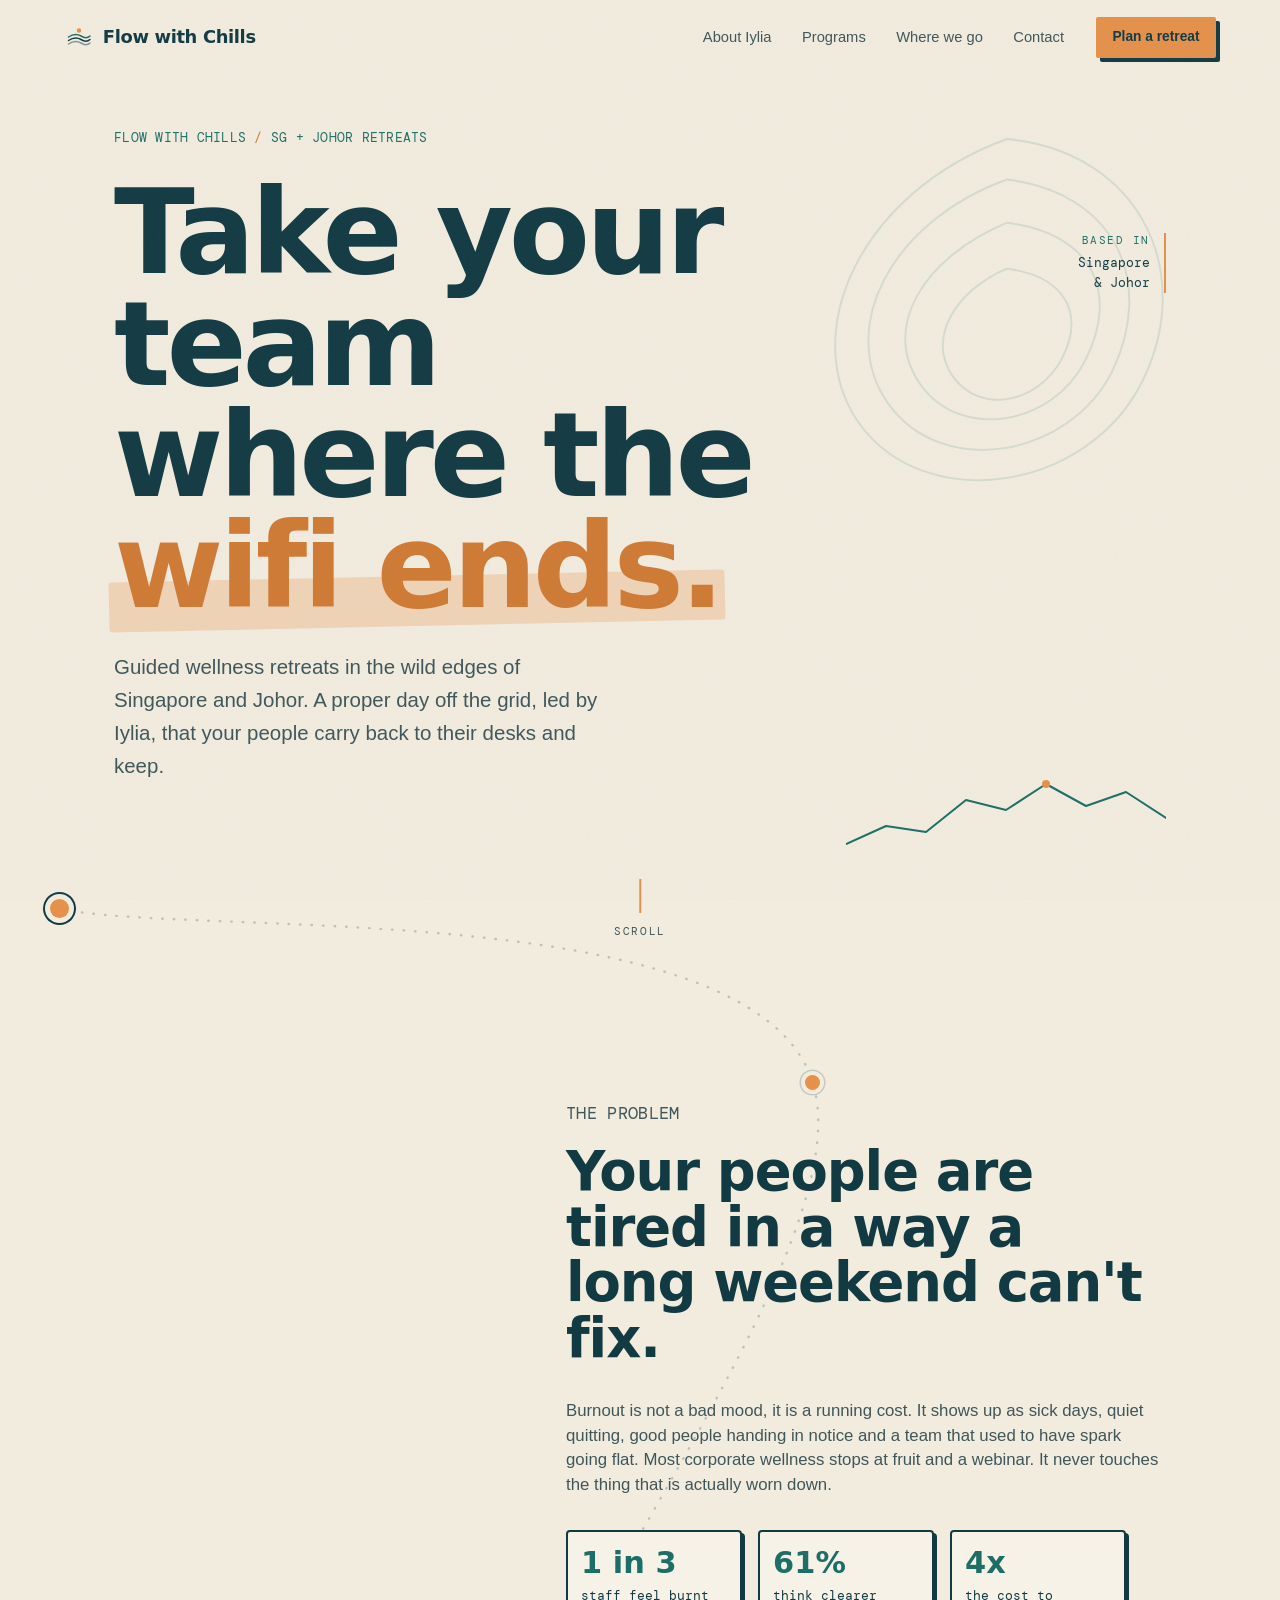
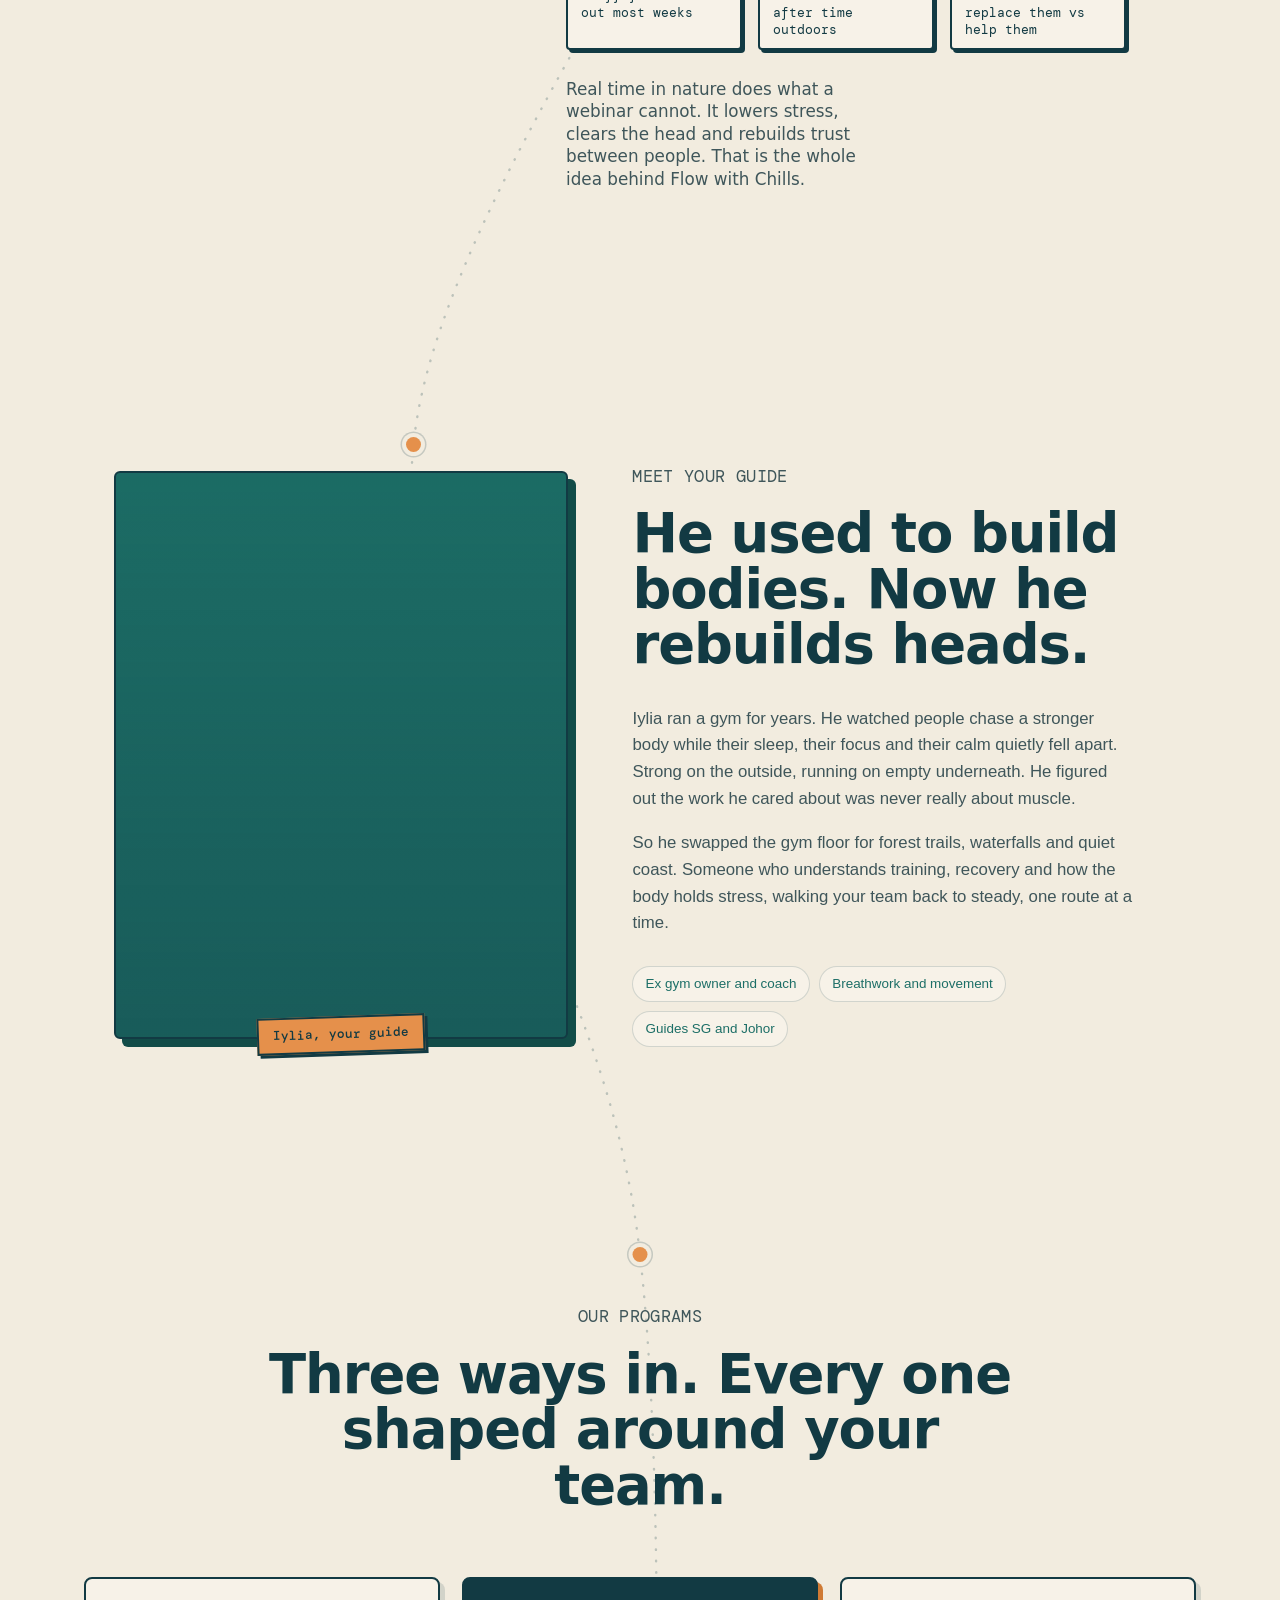
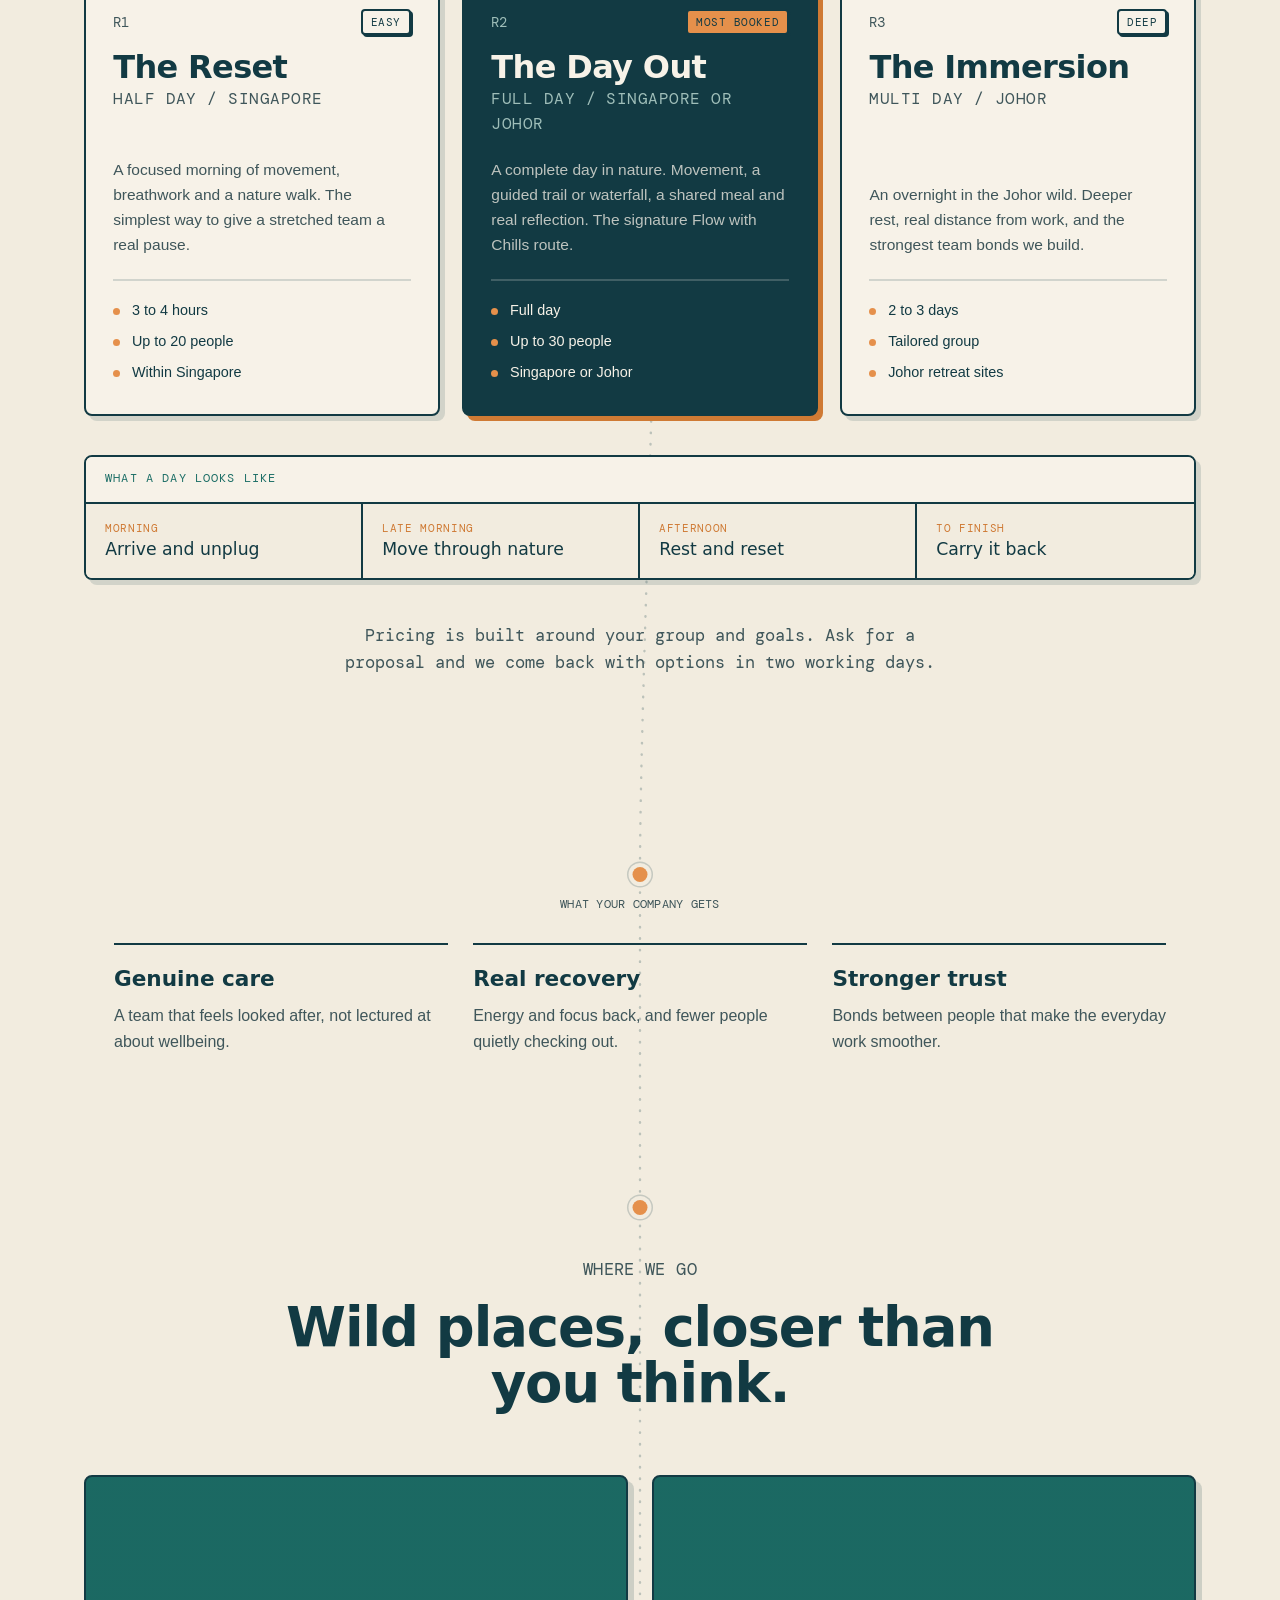
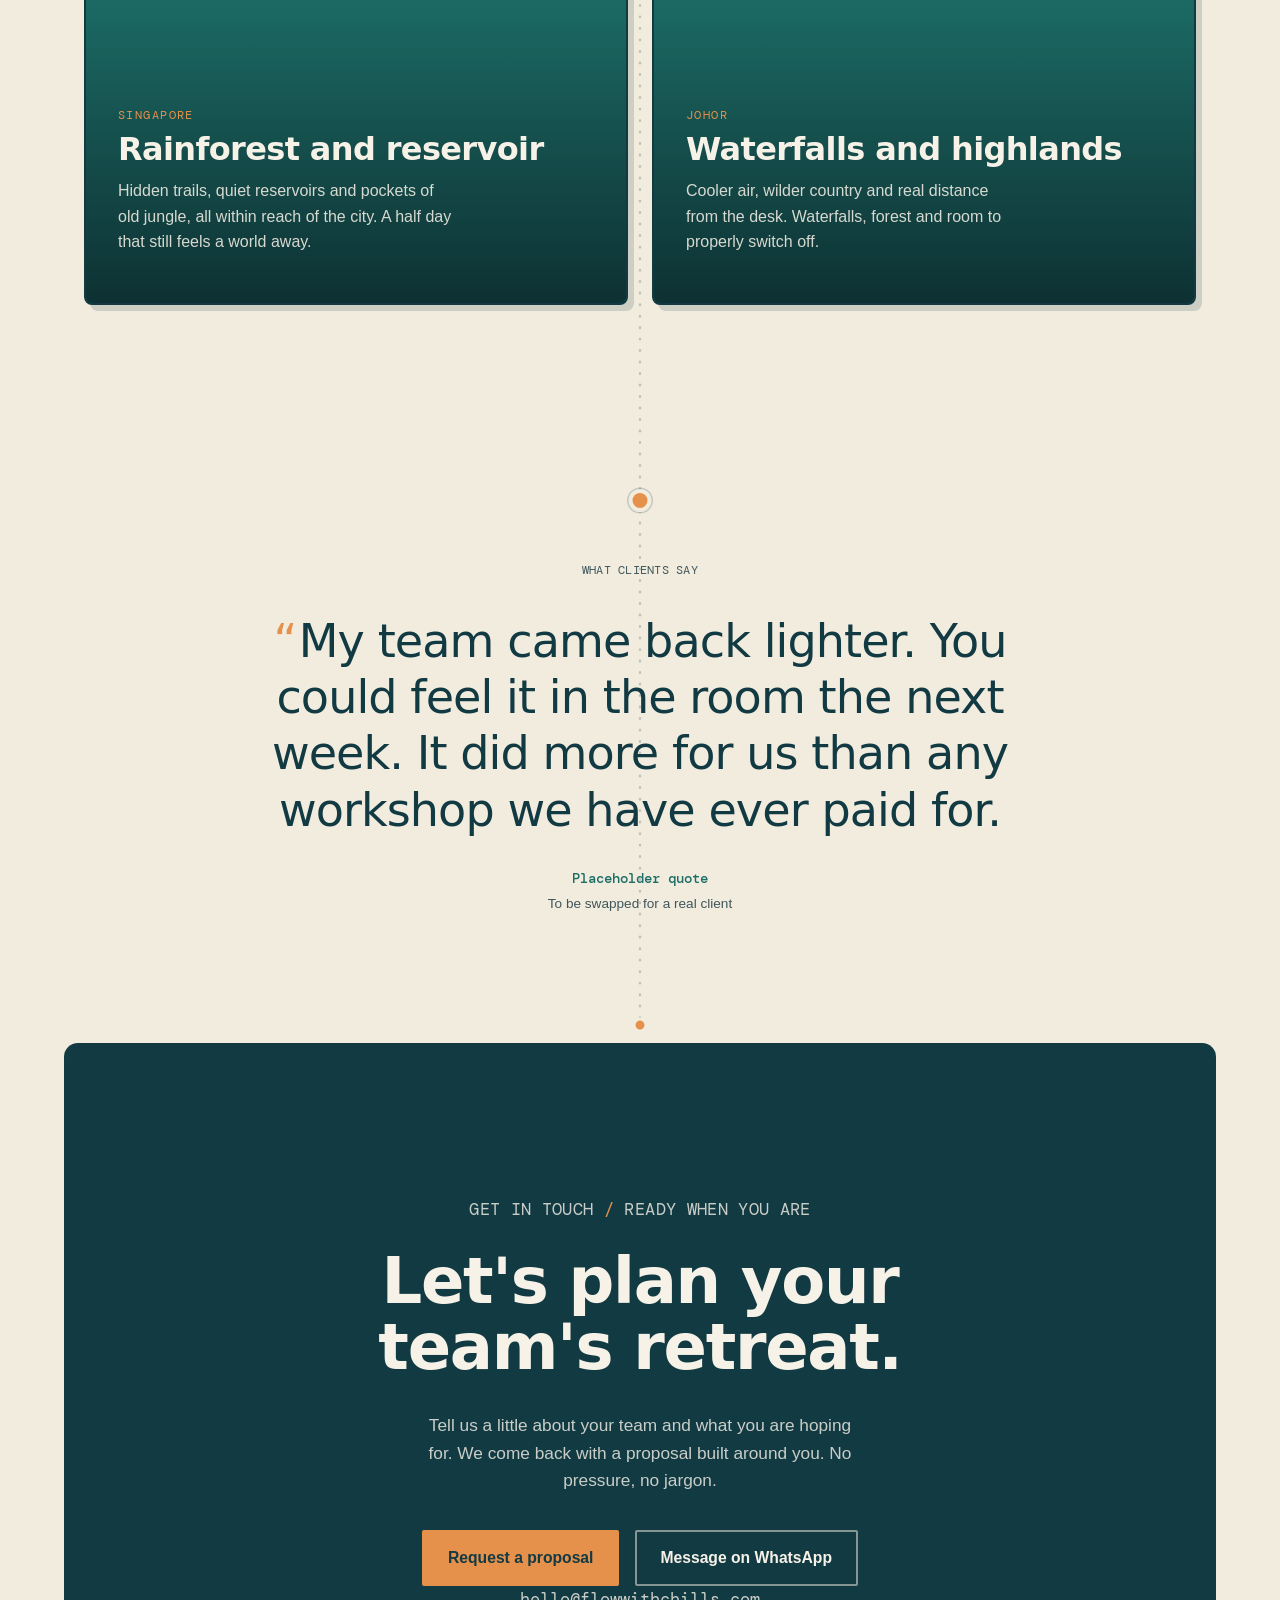
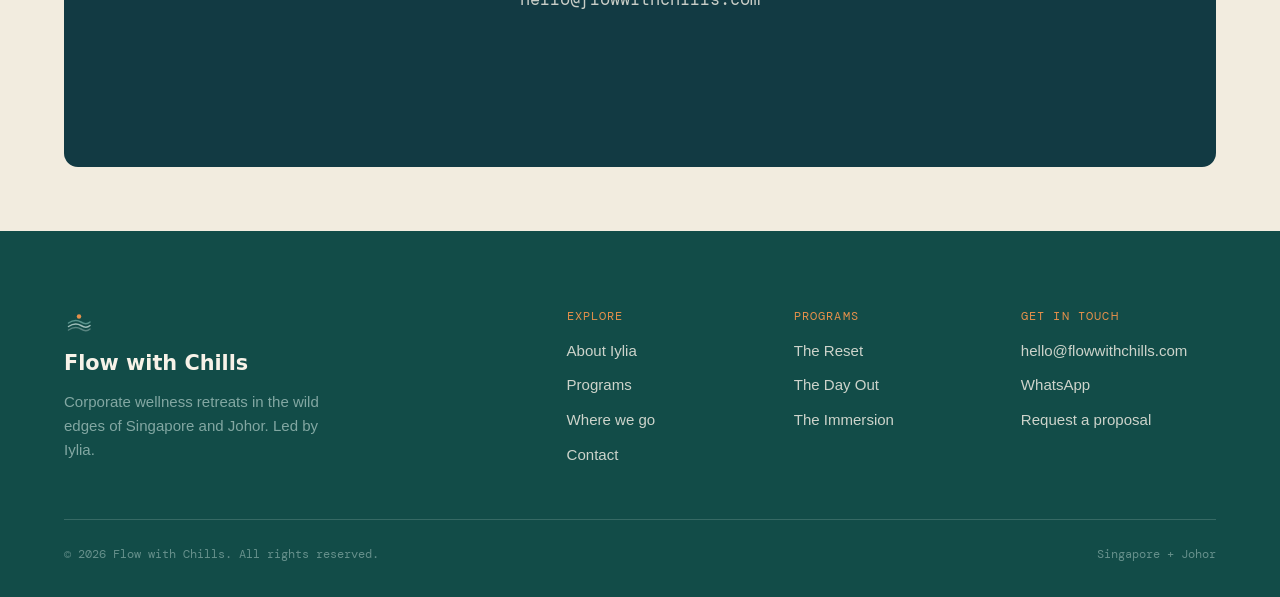
==== index.html @ a30fe0bf "Trim to tight 6-section spine; ~35% less mobile scroll - Fold 'why nature' into one line under the p" ====
<!DOCTYPE html>
<html lang="en">
<head>
<meta charset="UTF-8">
<meta name="viewport" content="width=device-width, initial-scale=1.0">
<title>Flow with Chills — Corporate wellness retreats in nature</title>
<meta name="description" content="Guided wellness retreats in the wild edges of Singapore and Johor. A real day off the grid for your team, led by Iylia.">
<link rel="icon" type="image/svg+xml" href="assets/favicon.svg">
<meta property="og:title" content="Flow with Chills">
<meta property="og:description" content="Take your team where the wifi ends. Corporate wellness retreats in nature. Singapore and Johor.">
<meta property="og:image" content="assets/og.svg">
<meta property="og:type" content="website">
<link rel="preconnect" href="https://api.fontshare.com" crossorigin>
<link rel="preconnect" href="https://fonts.googleapis.com">
<link rel="preconnect" href="https://fonts.gstatic.com" crossorigin>
<link href="https://api.fontshare.com/v2/css?f[]=clash-display@400,500,600,700&f[]=general-sans@400,500,600&display=swap" rel="stylesheet">
<link href="https://fonts.googleapis.com/css2?family=DM+Mono:wght@400;500&display=swap" rel="stylesheet">
<link rel="stylesheet" href="css/style.css">
</head>
<body>

<div class="grain" aria-hidden="true"></div>

<!-- the continuous trail, drawn by js from real waypoint positions -->
<svg class="trail" aria-hidden="true" preserveAspectRatio="none">
  <path class="trail__base"></path>
  <path class="trail__draw"></path>
  <circle class="trail__hiker" r="6" cx="-50" cy="-50"></circle>
</svg>

<!-- NAV -->
<header class="nav" id="nav">
  <a class="nav__brand" href="#top">
    <svg class="nav__mark" width="30" height="30" viewBox="0 0 120 120" fill="none" aria-hidden="true">
      <g stroke="currentColor" stroke-width="6" stroke-linecap="round" fill="none">
        <path d="M18 74 C 38 60, 52 60, 68 70 C 82 79, 94 79, 104 70"/>
        <path d="M18 88 C 38 74, 52 74, 68 84 C 82 93, 94 93, 104 84" opacity="0.5"/>
      </g>
      <path d="M18 60 C 38 46, 52 46, 68 56 C 82 65, 94 65, 104 56" stroke="var(--teal)" stroke-width="6" stroke-linecap="round" fill="none"/>
      <circle cx="60" cy="34" r="9" fill="var(--apricot)"/>
    </svg>
    <span>Flow with Chills</span>
  </a>
  <nav class="nav__links" aria-label="Primary">
    <a href="#guide">About Iylia</a>
    <a href="#routes">Programs</a>
    <a href="#terrain">Where we go</a>
    <a href="#basecamp">Contact</a>
  </nav>
  <a href="#basecamp" class="btn btn--solid btn--sm">Plan a retreat</a>
  <button class="nav__toggle" id="navToggle" aria-label="Menu"><span></span><span></span></button>
</header>

<main id="top">

<!-- TRAILHEAD / HERO -->
<header class="trailhead" id="trailhead">
  <svg class="contour contour--a" viewBox="0 0 400 400" aria-hidden="true">
    <g fill="none" stroke="currentColor" stroke-width="1.4">
      <path d="M200 60 C 300 70, 340 160, 300 240 C 260 320, 140 340, 90 270 C 45 205, 90 100, 200 60Z"/>
      <path d="M200 90 C 280 100, 310 165, 278 232 C 246 296, 152 312, 112 256 C 74 202, 112 122, 200 90Z"/>
      <path d="M200 122 C 262 130, 284 172, 258 224 C 234 272, 166 284, 136 242 C 106 200, 138 148, 200 122Z"/>
      <path d="M200 156 C 244 162, 258 190, 240 224 C 222 256, 180 264, 160 236 C 140 208, 162 172, 200 156Z"/>
    </g>
  </svg>
  <div class="trailhead__inner">
    <p class="mono-tag reveal">Flow with Chills <em>/</em> SG + Johor retreats</p>
    <h1 class="trailhead__title reveal">Take your team<br>where the<br><span class="hl">wifi ends.</span></h1>
    <p class="trailhead__lead reveal">Guided wellness retreats in the wild edges of Singapore and Johor. A proper day off the grid, led by Iylia, that your people carry back to their desks and keep.</p>
    <div class="trailhead__cta reveal">
      <a class="btn btn--solid" href="#basecamp">Plan a retreat</a>
      <a class="btn btn--line" href="#routes">See programs</a>
    </div>
  </div>
  <div class="coord reveal">
    <span class="coord__label">Based in</span>
    Singapore<br>&amp; Johor
  </div>
  <svg class="elev reveal" viewBox="0 0 320 90" aria-hidden="true">
    <polyline points="0,78 40,60 80,66 120,34 160,44 200,18 240,40 280,26 320,52" fill="none" stroke="currentColor" stroke-width="2" stroke-linecap="round" stroke-linejoin="round"/>
    <circle cx="200" cy="18" r="4" fill="var(--apricot)"/>
  </svg>
  <span class="pin pin--start" data-node></span>
  <div class="scrollcue" aria-hidden="true"><span></span>Scroll</div>
</header>

<!-- LEG 01 — THE PROBLEM -->
<section class="leg leg--right" id="why">
  <span class="pin" data-node></span>
  <div class="leg__content">
    <p class="legkick reveal">The problem</p>
    <h2 class="reveal">Your people are tired in a way a long weekend can't fix.</h2>
    <p class="lede reveal">Burnout is not a bad mood, it is a running cost. It shows up as sick days, quiet quitting, good people handing in notice and a team that used to have spark going flat. Most corporate wellness stops at fruit and a webinar. It never touches the thing that is actually worn down.</p>
    <div class="signs reveal">
      <div class="sign"><b>1 in 3</b>staff feel burnt out most weeks</div>
      <div class="sign"><b>61%</b>think clearer after time outdoors</div>
      <div class="sign"><b>4x</b>the cost to replace them vs help them</div>
    </div>
    <p class="whyline reveal">Real time in nature does what a webinar cannot. It lowers stress, clears the head and rebuilds trust between people. That is the whole idea behind Flow with Chills.</p>
  </div>
</section>

<!-- LEG 02 — THE GUIDE -->
<section class="leg leg--left" id="guide">
  <span class="pin" data-node></span>
  <div class="leg__media reveal">
    <div class="photo photo--guide" role="img" aria-label="Iylia outdoors"></div>
    <span class="tape">Iylia, your guide</span>
  </div>
  <div class="leg__content leg__content--narrow">
    <p class="legkick reveal">Meet your guide</p>
    <h2 class="reveal">He used to build bodies. Now he rebuilds heads.</h2>
    <p class="reveal">Iylia ran a gym for years. He watched people chase a stronger body while their sleep, their focus and their calm quietly fell apart. Strong on the outside, running on empty underneath. He figured out the work he cared about was never really about muscle.</p>
    <p class="reveal">So he swapped the gym floor for forest trails, waterfalls and quiet coast. Someone who understands training, recovery and how the body holds stress, walking your team back to steady, one route at a time.</p>
    <ul class="tags reveal">
      <li>Ex gym owner and coach</li>
      <li>Breathwork and movement</li>
      <li>Guides SG and Johor</li>
    </ul>
  </div>
</section>

<!-- PROGRAMS / ROUTES -->
<section class="leg leg--full routes" id="routes">
  <span class="pin" data-node></span>
  <div class="leg__head">
    <p class="legkick reveal">Our programs</p>
    <h2 class="reveal">Three ways in. Every one shaped around your team.</h2>
  </div>
  <div class="routecards">
    <article class="routecard reveal">
      <div class="routecard__top"><span class="routecard__no">R1</span><span class="sign sign--sm">Easy</span></div>
      <h3>The Reset</h3>
      <p class="routecard__meta">Half day <em>/</em> Singapore</p>
      <p>A focused morning of movement, breathwork and a nature walk. The simplest way to give a stretched team a real pause.</p>
      <ul><li>3 to 4 hours</li><li>Up to 20 people</li><li>Within Singapore</li></ul>
    </article>
    <article class="routecard routecard--feature reveal">
      <div class="routecard__top"><span class="routecard__no">R2</span><span class="sign sign--sm sign--hot">Most booked</span></div>
      <h3>The Day Out</h3>
      <p class="routecard__meta">Full day <em>/</em> Singapore or Johor</p>
      <p>A complete day in nature. Movement, a guided trail or waterfall, a shared meal and real reflection. The signature Flow with Chills route.</p>
      <ul><li>Full day</li><li>Up to 30 people</li><li>Singapore or Johor</li></ul>
    </article>
    <article class="routecard reveal">
      <div class="routecard__top"><span class="routecard__no">R3</span><span class="sign sign--sm">Deep</span></div>
      <h3>The Immersion</h3>
      <p class="routecard__meta">Multi day <em>/</em> Johor</p>
      <p>An overnight in the Johor wild. Deeper rest, real distance from work, and the strongest team bonds we build.</p>
      <ul><li>2 to 3 days</li><li>Tailored group</li><li>Johor retreat sites</li></ul>
    </article>
  </div>
  <div class="daystrip reveal">
    <span class="daystrip__label">What a day looks like</span>
    <ol>
      <li><span>Morning</span>Arrive and unplug</li>
      <li><span>Late morning</span>Move through nature</li>
      <li><span>Afternoon</span>Rest and reset</li>
      <li><span>To finish</span>Carry it back</li>
    </ol>
  </div>
  <p class="routes__note reveal">Pricing is built around your group and goals. Ask for a proposal and we come back with options in two working days.</p>
</section>

<!-- WINS -->
<section class="wins" id="outcomes">
  <span class="pin" data-node></span>
  <p class="legkick reveal">What your company gets</p>
  <div class="wins__row">
    <div class="reveal"><b>Genuine care</b>A team that feels looked after, not lectured at about wellbeing.</div>
    <div class="reveal"><b>Real recovery</b>Energy and focus back, and fewer people quietly checking out.</div>
    <div class="reveal"><b>Stronger trust</b>Bonds between people that make the everyday work smoother.</div>
  </div>
</section>

<!-- LEG 07 — TERRAIN -->
<section class="leg leg--full terrain" id="terrain">
  <span class="pin" data-node></span>
  <div class="leg__head">
    <p class="legkick reveal">Where we go</p>
    <h2 class="reveal">Wild places, closer than you think.</h2>
  </div>
  <div class="terrain__grid">
    <article class="terr terr--sg reveal">
      <div class="terr__body"><span class="terr__tag">Singapore</span><h3>Rainforest and reservoir</h3><p>Hidden trails, quiet reservoirs and pockets of old jungle, all within reach of the city. A half day that still feels a world away.</p></div>
    </article>
    <article class="terr terr--jh reveal">
      <div class="terr__body"><span class="terr__tag">Johor</span><h3>Waterfalls and highlands</h3><p>Cooler air, wilder country and real distance from the desk. Waterfalls, forest and room to properly switch off.</p></div>
    </article>
  </div>
</section>

<!-- TRAIL LOG / TESTIMONIAL -->
<section class="log">
  <span class="pin" data-node></span>
  <figure class="reveal">
    <p class="legkick">What clients say</p>
    <blockquote>My team came back lighter. You could feel it in the room the next week. It did more for us than any workshop we have ever paid for.</blockquote>
    <figcaption><b>Placeholder quote</b><span>To be swapped for a real client</span></figcaption>
  </figure>
</section>

<!-- BASECAMP / CONTACT -->
<section class="basecamp" id="basecamp">
  <span class="pin pin--end" data-node></span>
  <div class="basecamp__inner reveal">
    <p class="mono-tag mono-tag--light">Get in touch <em>/</em> Ready when you are</p>
    <h2>Let's plan your<br>team's retreat.</h2>
    <p>Tell us a little about your team and what you are hoping for. We come back with a proposal built around you. No pressure, no jargon.</p>
    <div class="basecamp__cta">
      <a class="btn btn--solid" href="mailto:hello@flowwithchills.com?subject=Retreat%20proposal%20enquiry">Request a proposal</a>
      <a class="btn btn--line-light" href="https://wa.me/6500000000">Message on WhatsApp</a>
    </div>
    <p class="basecamp__mail">hello@flowwithchills.com</p>
  </div>
</section>

</main>

<footer class="footer">
  <div class="footer__top">
    <div class="footer__brand">
      <svg width="30" height="30" viewBox="0 0 120 120" fill="none" aria-hidden="true">
        <g stroke="#9FBEB9" stroke-width="6" stroke-linecap="round" fill="none">
          <path d="M18 74 C 38 60, 52 60, 68 70 C 82 79, 94 79, 104 70"/>
          <path d="M18 88 C 38 74, 52 74, 68 84 C 82 93, 94 93, 104 84" opacity="0.5"/>
        </g>
        <path d="M18 60 C 38 46, 52 46, 68 56 C 82 65, 94 65, 104 56" stroke="#57938c" stroke-width="6" stroke-linecap="round" fill="none"/>
        <circle cx="60" cy="34" r="9" fill="#E5904B"/>
      </svg>
      <span>Flow with Chills</span>
      <p>Corporate wellness retreats in the wild edges of Singapore and Johor. Led by Iylia.</p>
    </div>
    <nav class="footer__nav" aria-label="Footer">
      <div><span class="footer__h">Explore</span><a href="#guide">About Iylia</a><a href="#routes">Programs</a><a href="#terrain">Where we go</a><a href="#basecamp">Contact</a></div>
      <div><span class="footer__h">Programs</span><a href="#routes">The Reset</a><a href="#routes">The Day Out</a><a href="#routes">The Immersion</a></div>
      <div><span class="footer__h">Get in touch</span><a href="mailto:hello@flowwithchills.com">hello@flowwithchills.com</a><a href="https://wa.me/6500000000">WhatsApp</a><a href="#basecamp">Request a proposal</a></div>
    </nav>
  </div>
  <div class="footer__base">
    <span>&copy; <span id="year"></span> Flow with Chills. All rights reserved.</span>
    <span>Singapore + Johor</span>
  </div>
</footer>

<script src="js/main.js"></script>
</body>
</html>
---- css/style.css ----
/* =======================================================================
   Flow with Chills — "The Trail"
   ==================================================================== */
:root{
  --paper:#F2ECDF;
  --paper-2:#EAE1CF;
  --ink:#123A43;
  --ink-2:#3F565A;
  --teal:#1C6E66;
  --teal-deep:#124C48;
  --mist:#9FBEB9;
  --apricot:#E5904B;
  --apricot-deep:#CF7A34;
  --cream:#F7F2E8;
  --line:rgba(18,58,67,.16);

  --wrap:1180px;
  --gutter:clamp(22px,5vw,72px);

  --display:'Clash Display','Hanken Grotesk',system-ui,sans-serif;
  --body:'General Sans',-apple-system,BlinkMacSystemFont,sans-serif;
  --mono:'DM Mono',ui-monospace,monospace;
  --ease:cubic-bezier(.22,.61,.36,1);
}

*{box-sizing:border-box;margin:0;padding:0}
html{scroll-behavior:smooth}
body{
  font-family:var(--body);color:var(--ink);background:var(--paper);
  line-height:1.6;-webkit-font-smoothing:antialiased;overflow-x:hidden;position:relative;
}
a{color:inherit;text-decoration:none}
h1,h2,h3{font-family:var(--display);font-weight:600;line-height:1.02;letter-spacing:-.02em}
em{font-style:normal}

.grain{position:fixed;inset:0;z-index:9999;pointer-events:none;opacity:.05;
  background-image:url("data:image/svg+xml,%3Csvg xmlns='http://www.w3.org/2000/svg' width='150' height='150'%3E%3Cfilter id='n'%3E%3CfeTurbulence type='fractalNoise' baseFrequency='.9' numOctaves='2'/%3E%3C/filter%3E%3Crect width='100%25' height='100%25' filter='url(%23n)'/%3E%3C/svg%3E");}

/* mono labels */
.mono-tag{font-family:var(--mono);font-size:.8rem;letter-spacing:.02em;color:var(--teal);text-transform:uppercase}
.mono-tag em{color:var(--apricot-deep)}
.mono-tag--light{color:var(--mist)}
.mono-tag--light em{color:var(--apricot)}
.legkick{font-family:var(--mono);font-size:.78rem;letter-spacing:.02em;color:var(--ink-2);text-transform:uppercase;margin-bottom:1.4em}
.legkick em{color:var(--apricot-deep)}

/* ------------------------------------------------------------- TRAIL SVG */
.trail{position:absolute;top:0;left:0;width:100%;height:100%;z-index:1;pointer-events:none;overflow:visible}
.trail__base{fill:none;stroke:rgba(18,58,67,.24);stroke-width:2.4;stroke-dasharray:0.5 11;stroke-linecap:round}
.trail__draw{fill:none;stroke:var(--apricot);stroke-width:3.2;stroke-linecap:round}
.trail__hiker{fill:var(--apricot);stroke:var(--paper);stroke-width:3;opacity:0;transition:opacity .3s}

/* ------------------------------------------------------------- WAYPOINT PIN */
.pin{position:absolute;top:0;z-index:4;width:15px;height:15px;border-radius:50%;
  background:var(--apricot);box-shadow:0 0 0 4px var(--paper),0 0 0 5.5px rgba(18,58,67,.2);}
.pin--start,.pin--end{width:19px;height:19px;box-shadow:0 0 0 5px var(--paper),0 0 0 7px var(--ink)}
.leg--left .pin,.leg--right .pin{top:clamp(56px,8vw,104px)}
.leg--right .pin{left:min(64%,calc(50% + 180px))}
.leg--left .pin{left:max(30%,calc(50% - 234px))}
.leg--full .pin{left:50%;transform:translateX(-50%);top:clamp(40px,6vw,72px)}

/* ------------------------------------------------------------- NAV */
.nav{position:fixed;top:0;left:0;right:0;z-index:100;display:flex;align-items:center;gap:2rem;
  padding:1.05rem var(--gutter);transition:background .4s var(--ease),box-shadow .4s var(--ease),padding .3s var(--ease);}
.nav.scrolled{background:rgba(242,236,223,.85);backdrop-filter:blur(12px);box-shadow:0 1px 0 var(--line);padding-top:.7rem;padding-bottom:.7rem}
.nav__brand{display:flex;align-items:center;gap:.55rem;color:var(--ink);margin-right:auto;font-family:var(--display);font-weight:600;font-size:1.12rem;letter-spacing:-.02em}
.nav__mark{color:var(--ink);flex:none}
.nav__links{display:flex;gap:1.9rem}
.nav__links a{font-size:.92rem;font-weight:500;color:var(--ink-2);position:relative}
.nav__links a::after{content:"";position:absolute;left:0;bottom:-4px;width:0;height:2px;background:var(--apricot);transition:width .3s var(--ease)}
.nav__links a:hover{color:var(--ink)}
.nav__links a:hover::after{width:100%}
.nav__toggle{display:none;flex-direction:column;justify-content:center;align-items:center;gap:6px;background:none;border:none;cursor:pointer;width:44px;height:44px;margin:-6px -10px -6px 0;color:var(--ink)}
.nav__toggle span{width:25px;height:2.5px;background:currentColor;border-radius:2px;transition:transform .3s var(--ease),opacity .2s}
.nav__toggle.is-open span:first-child{transform:translateY(4.25px) rotate(45deg)}
.nav__toggle.is-open span:last-child{transform:translateY(-4.25px) rotate(-45deg)}

/* ------------------------------------------------------------- BUTTONS */
.btn{display:inline-flex;align-items:center;gap:.5em;font-family:var(--body);font-weight:600;font-size:.98rem;
  padding:.85em 1.5em;border-radius:2px;cursor:pointer;border:2px solid transparent;
  transition:transform .25s var(--ease),background .25s,color .25s,box-shadow .25s;}
.btn--sm{padding:.55em 1.05em;font-size:.86rem}
.btn--solid{background:var(--apricot);color:var(--ink);box-shadow:4px 4px 0 var(--ink)}
.btn--solid:hover{transform:translate(-2px,-2px);box-shadow:6px 6px 0 var(--ink)}
.btn--line{background:transparent;color:var(--ink);border-color:var(--ink)}
.btn--line:hover{background:var(--ink);color:var(--cream)}
.btn--line-light{background:transparent;color:var(--cream);border-color:rgba(247,242,232,.5)}
.btn--line-light:hover{background:var(--cream);color:var(--ink);border-color:var(--cream)}

/* ------------------------------------------------------------- TRAILHEAD */
.trailhead{position:relative;z-index:2;min-height:100svh;display:flex;flex-direction:column;justify-content:center;
  padding:8rem var(--gutter) 6rem;max-width:var(--wrap);margin:0 auto;overflow:visible}
.trailhead__inner{max-width:860px}
.trailhead .mono-tag{margin-bottom:1.8rem}
.trailhead__title{font-family:var(--display);font-weight:600;font-size:clamp(3.2rem,10vw,7.4rem);line-height:.94;letter-spacing:-.035em}
.hl{position:relative;color:var(--apricot-deep);white-space:nowrap}
.hl::after{content:"";position:absolute;left:-.04em;right:-.04em;bottom:.08em;height:.42em;background:var(--apricot);opacity:.28;z-index:-1;transform:rotate(-1.2deg);border-radius:3px}
.trailhead__lead{max-width:44ch;margin-top:1.8rem;font-size:clamp(1.08rem,1.6vw,1.28rem);color:var(--ink-2)}
.trailhead__cta{display:flex;gap:1rem;margin-top:2.4rem;flex-wrap:wrap}
.contour{position:absolute;color:var(--teal);opacity:.13;pointer-events:none}
.contour--a{top:6%;right:-4%;width:min(46vw,540px);height:auto}
.coord{position:absolute;top:24%;right:var(--gutter);font-family:var(--mono);font-size:.82rem;color:var(--ink);text-align:right;line-height:1.5;
  border-right:2px solid var(--apricot);padding-right:.9rem}
.coord__label{display:block;font-size:.66rem;text-transform:uppercase;letter-spacing:.14em;color:var(--teal);margin-bottom:.4em}
.elev{position:absolute;bottom:12%;right:var(--gutter);width:min(30vw,320px);height:auto;color:var(--teal);opacity:.9}
.pin--start{left:0;bottom:3.4rem;top:auto}
.scrollcue{position:absolute;bottom:2rem;left:50%;transform:translateX(-50%);font-family:var(--mono);font-size:.7rem;
  text-transform:uppercase;letter-spacing:.14em;color:var(--ink-2);display:flex;flex-direction:column;align-items:center;gap:.6rem}
.scrollcue span{width:2px;height:34px;background:var(--apricot);animation:drop 2s var(--ease) infinite}
@keyframes drop{0%{transform:scaleY(0);transform-origin:top}45%{transform:scaleY(1);transform-origin:top}55%{transform:scaleY(1);transform-origin:bottom}100%{transform:scaleY(0);transform-origin:bottom}}

/* ------------------------------------------------------------- LEG (generic) */
.leg{position:relative;z-index:2;max-width:var(--wrap);margin:0 auto;padding:clamp(64px,10vw,140px) var(--gutter)}
.leg__content{max-width:600px}
.leg__content--narrow{max-width:500px}
.leg__content--wide{max-width:900px}
.leg h2{font-size:clamp(1.9rem,4.4vw,3.4rem);margin-bottom:.6em}
.lede{font-size:clamp(1.1rem,1.7vw,1.32rem);color:var(--ink);line-height:1.48}
.leg p{color:var(--ink-2);font-size:1.05rem;margin-bottom:1em}
.leg--right .leg__content{margin-left:auto;text-align:left}
.leg--left{display:grid;grid-template-columns:.92fr 1.08fr;gap:clamp(2rem,5vw,4.5rem);align-items:center}
.leg__head{max-width:760px;margin:0 auto clamp(2.4rem,5vw,4rem);text-align:center}
.leg--full{max-width:1240px}

/* signs (trail markers) */
.signs{display:flex;flex-wrap:wrap;gap:1rem;margin-top:2rem}
.sign{background:var(--cream);border:2px solid var(--ink);border-radius:4px;padding:.8em 1em;
  font-family:var(--mono);font-size:.82rem;color:var(--ink);line-height:1.3;box-shadow:3px 3px 0 var(--ink);max-width:11rem}
.sign b{display:block;font-family:var(--display);font-size:1.9rem;font-weight:600;color:var(--teal);margin-bottom:.15em}
.sign--sm{padding:.35em .7em;font-size:.68rem;box-shadow:2px 2px 0 var(--ink);text-transform:uppercase;letter-spacing:.05em}
.sign--hot{background:var(--apricot)}

/* guide */
.leg__media{position:relative}
.photo{border:2.5px solid var(--ink);border-radius:6px;box-shadow:8px 8px 0 var(--teal-deep)}
.photo--guide{aspect-ratio:4/5;
  background:linear-gradient(180deg,rgba(18,58,67,.05),rgba(18,58,67,.35)),
    url("https://images.unsplash.com/photo-1500648767791-00dcc994a43e?auto=format&fit=crop&w=900&q=80") center/cover,var(--teal)}
.tape{position:absolute;left:50%;bottom:-14px;transform:translateX(-50%) rotate(-2deg);
  background:var(--apricot);color:var(--ink);font-family:var(--mono);font-size:.8rem;font-weight:500;
  padding:.5em 1.1em;border:2px solid var(--ink);white-space:nowrap;box-shadow:3px 3px 0 var(--ink)}
.tags{list-style:none;display:flex;flex-wrap:wrap;gap:.6rem;margin-top:1.8rem}
.tags li{border:1.5px solid var(--line);background:var(--cream);padding:.45em .9em;border-radius:100px;font-size:.84rem;font-weight:500;color:var(--teal)}

/* route legs (the day) */
.legs{list-style:none;counter-reset:leg;display:grid;grid-template-columns:1fr 1fr;gap:2.4rem 3rem;margin-top:1rem}
.legs li{position:relative;padding-left:1.6rem;border-left:2px solid var(--line)}
.legs li::before{content:"";position:absolute;left:-7px;top:.4rem;width:12px;height:12px;border-radius:50%;background:var(--apricot);border:2px solid var(--ink)}
.legs__km{font-family:var(--mono);font-size:.76rem;color:var(--teal);text-transform:uppercase;letter-spacing:.06em}
.legs h3{font-size:1.5rem;margin:.35em 0 .4em}
.legs p{font-size:.98rem;margin-bottom:0}

/* why nature quad */
.quad{display:grid;grid-template-columns:1fr 1fr;gap:0;border:2px solid var(--ink);border-radius:8px;overflow:hidden;margin-top:1rem}
.quad article{padding:clamp(1.6rem,3vw,2.4rem);border-right:2px solid var(--ink);border-bottom:2px solid var(--ink)}
.quad article:nth-child(2n){border-right:none}
.quad article:nth-child(n+3){border-bottom:none}
.quad__no{font-family:var(--mono);color:var(--apricot-deep);font-size:1rem}
.quad h3{font-size:1.4rem;margin:.5em 0 .4em}
.quad p{margin-bottom:0;font-size:.98rem}

/* routes */
.routecards{display:grid;grid-template-columns:repeat(3,1fr);gap:1.4rem;max-width:var(--wrap);margin:0 auto}
.routecard{background:var(--cream);border:2.5px solid var(--ink);border-radius:8px;padding:1.9rem 1.7rem;display:flex;flex-direction:column;
  transition:transform .3s var(--ease),box-shadow .3s var(--ease);box-shadow:5px 5px 0 rgba(18,58,67,.14)}
.routecard:hover{transform:translate(-3px,-3px);box-shadow:9px 9px 0 var(--teal-deep)}
.routecard__top{display:flex;justify-content:space-between;align-items:center;margin-bottom:1rem}
.routecard__no{font-family:var(--mono);font-size:.9rem;color:var(--ink-2)}
.routecard h3{font-size:2rem;margin-bottom:.1em}
.routecard__meta{font-family:var(--mono);font-size:.8rem;color:var(--teal);text-transform:uppercase;letter-spacing:.03em;margin-bottom:1em}
.routecard>p{color:var(--ink-2);font-size:.97rem;margin-bottom:1.4em;flex:1}
.routecard ul{list-style:none;border-top:2px solid var(--line);padding-top:1.1rem;display:flex;flex-direction:column;gap:.5em}
.routecard li{font-size:.9rem;color:var(--ink);padding-left:1.3em;position:relative}
.routecard li::before{content:"";position:absolute;left:0;top:.6em;width:7px;height:7px;border-radius:50%;background:var(--apricot)}
.routecard--feature{background:var(--ink);color:var(--cream);box-shadow:5px 5px 0 var(--apricot-deep)}
.routecard--feature:hover{box-shadow:9px 9px 0 var(--apricot)}
.routecard--feature h3{color:var(--cream)}
.routecard--feature>p{color:rgba(247,242,232,.75)}
.routecard--feature .routecard__meta{color:var(--mist)}
.routecard--feature .routecard__no{color:var(--mist)}
.routecard--feature li{color:var(--cream)}
.routecard--feature ul{border-color:rgba(247,242,232,.2)}
.routes__note{text-align:center;max-width:60ch;margin:2.6rem auto 0;font-family:var(--mono);font-size:.9rem;color:var(--ink-2)}

/* folded "why nature" line inside the problem */
.whyline{margin-top:1.7rem;font-family:var(--display);font-weight:500;font-size:clamp(1.15rem,1.9vw,1.5rem);line-height:1.34;color:var(--teal-deep);max-width:30ch}

/* compact "what a day looks like" strip inside programs */
.daystrip{max-width:var(--wrap);margin:2.4rem auto 0;border:2px solid var(--ink);border-radius:8px;overflow:hidden;box-shadow:5px 5px 0 rgba(18,58,67,.14)}
.daystrip__label{display:block;font-family:var(--mono);font-size:.72rem;text-transform:uppercase;letter-spacing:.1em;color:var(--teal);padding:.85rem 1.2rem;border-bottom:2px solid var(--ink);background:var(--cream)}
.daystrip ol{list-style:none;display:grid;grid-template-columns:repeat(4,1fr);background:var(--paper)}
.daystrip li{padding:1.15rem 1.2rem;border-right:2px solid var(--ink);font-family:var(--display);font-weight:500;font-size:1.08rem;color:var(--ink);line-height:1.15}
.daystrip li:last-child{border-right:none}
.daystrip li span{display:block;font-family:var(--mono);font-weight:400;font-size:.66rem;text-transform:uppercase;letter-spacing:.06em;color:var(--apricot-deep);margin-bottom:.5em}

/* slim wins band */
.wins{position:relative;z-index:2;max-width:var(--wrap);margin:0 auto;padding:clamp(44px,6vw,74px) var(--gutter)}
.wins .pin{left:50%;transform:translateX(-50%);top:clamp(28px,4vw,46px)}
.wins .legkick{text-align:center;margin-bottom:1.8rem}
.wins__row{display:grid;grid-template-columns:repeat(3,1fr);gap:1.6rem;max-width:var(--wrap);margin:0 auto}
.wins__row>div{border-top:2px solid var(--ink);padding-top:1.05rem;font-size:1rem;color:var(--ink-2)}
.wins__row b{display:block;font-family:var(--display);font-weight:600;font-size:1.35rem;color:var(--ink);margin-bottom:.3em}

/* outcomes */
.outs{display:grid;grid-template-columns:1fr 1fr;gap:1.6rem 2.4rem;margin-top:1rem}
.outs>div{display:flex;gap:1.1rem;align-items:flex-start;padding-top:1.2rem;border-top:2px solid var(--ink)}
.outs span{font-family:var(--mono);color:var(--apricot-deep);font-size:1rem;flex:none;padding-top:.15em}
.outs p{margin-bottom:0;color:var(--ink);font-size:1.04rem}

/* terrain */
.terrain__grid{display:grid;grid-template-columns:1fr 1fr;gap:1.5rem;max-width:var(--wrap);margin:0 auto}
.terr{position:relative;min-height:430px;border:2.5px solid var(--ink);border-radius:8px;overflow:hidden;display:flex;align-items:flex-end;color:var(--cream);box-shadow:6px 6px 0 rgba(18,58,67,.16)}
.terr::after{content:"";position:absolute;inset:0;background:linear-gradient(180deg,rgba(18,58,67,.1) 30%,rgba(11,38,42,.85))}
.terr__body{position:relative;z-index:1;padding:2rem}
.terr--sg{background:var(--teal) url("https://images.unsplash.com/photo-1518495973542-4542c06a5843?auto=format&fit=crop&w=1000&q=80") center/cover}
.terr--jh{background:var(--teal) url("https://images.unsplash.com/photo-1434725039720-aaad6dd32dfe?auto=format&fit=crop&w=1000&q=80") center/cover}
.terr__tag{font-family:var(--mono);font-size:.74rem;text-transform:uppercase;letter-spacing:.12em;color:var(--apricot)}
.terr h3{font-size:2rem;color:var(--cream);margin:.2em 0 .4em}
.terr p{color:rgba(247,242,232,.86);font-size:1rem;max-width:38ch}

/* trail log */
.log{position:relative;z-index:2;max-width:920px;margin:0 auto;padding:clamp(70px,10vw,150px) var(--gutter);text-align:center}
.log .pin{left:50%;transform:translateX(-50%);top:clamp(30px,5vw,60px)}
.log .legkick{margin-bottom:2rem}
.log blockquote{font-family:var(--display);font-weight:500;font-size:clamp(1.7rem,3.6vw,2.9rem);line-height:1.22;color:var(--ink);letter-spacing:-.02em}
.log blockquote::before{content:"“";color:var(--apricot);margin-right:.05em}
.log figcaption{margin-top:1.8rem;display:flex;flex-direction:column;gap:.2em}
.log figcaption b{font-family:var(--mono);font-weight:500;color:var(--teal);font-size:.9rem}
.log figcaption span{font-size:.85rem;color:var(--ink-2)}

/* basecamp */
.basecamp{position:relative;z-index:2;background:var(--ink);color:var(--cream);text-align:center;
  padding:clamp(80px,12vw,170px) var(--gutter);margin:0 var(--gutter) var(--gutter);border-radius:14px;overflow:hidden}
.basecamp .pin--end{left:50%;transform:translateX(-50%);top:-27px}
.basecamp__inner{max-width:680px;margin:0 auto;position:relative;z-index:1}
.basecamp .mono-tag{margin-bottom:1.6rem}
.basecamp h2{font-size:clamp(2.2rem,5.5vw,4rem);color:var(--cream);margin-bottom:.5em}
.basecamp p{color:rgba(247,242,232,.8);max-width:46ch;margin:0 auto;font-size:1.08rem}
.basecamp__cta{display:flex;gap:1rem;justify-content:center;margin-top:2.2rem;flex-wrap:wrap}
.basecamp__mail{margin-top:2rem;font-family:var(--mono);font-size:.95rem;color:var(--mist)}

/* footer */
.footer{position:relative;z-index:2;background:var(--teal-deep);color:var(--mist);padding:clamp(3rem,6vw,5rem) var(--gutter) 2rem}
.footer__top{max-width:var(--wrap);margin:0 auto;display:grid;grid-template-columns:1.4fr 2fr;gap:3rem;padding-bottom:2.6rem;border-bottom:1px solid rgba(159,190,185,.25)}
.footer__brand{display:flex;flex-direction:column;gap:.6rem}
.footer__brand>span{font-family:var(--display);font-weight:600;font-size:1.3rem;color:var(--cream)}
.footer__brand p{color:rgba(159,190,185,.8);font-size:.94rem;max-width:32ch}
.footer__nav{display:grid;grid-template-columns:repeat(3,1fr);gap:2rem}
.footer__h{display:block;font-family:var(--mono);font-size:.72rem;text-transform:uppercase;letter-spacing:.1em;color:var(--apricot);margin-bottom:1.1em}
.footer__nav a{display:block;color:rgba(247,242,232,.82);font-size:.94rem;margin-bottom:.7em}
.footer__nav a:hover{color:var(--apricot)}
.footer__base{max-width:var(--wrap);margin:1.6rem auto 0;display:flex;justify-content:space-between;flex-wrap:wrap;gap:1rem;font-family:var(--mono);font-size:.78rem;color:rgba(159,190,185,.6)}

/* reveal */
.reveal{opacity:0;transform:translateY(24px);transition:opacity .7s var(--ease),transform .7s var(--ease)}
.reveal.in{opacity:1;transform:none}
@media (prefers-reduced-motion:reduce){
  .reveal{opacity:1;transform:none;transition:none}
  .scrollcue span{animation:none}
  html{scroll-behavior:auto}
}

/* ------------------------------------------------------------- RESPONSIVE */
@media(max-width:1000px){
  .nav__links{display:none}
  .nav .btn--sm{display:none}
  .nav__toggle{display:flex}
  .leg--left{grid-template-columns:1fr;gap:2.6rem}
  .leg__media{max-width:420px}
  .routecards{grid-template-columns:1fr;max-width:440px}
  .terrain__grid{grid-template-columns:1fr}
  .footer__top{grid-template-columns:1fr;gap:2.4rem}
  /* trail becomes a thin left thread on smaller screens */
  .leg{padding-left:30px}
  .leg--left .pin,.leg--right .pin,.leg--full .pin{left:9px;transform:none;top:clamp(38px,7vw,66px)}
  .leg--right .leg__content,.leg--left .leg__content,
  .leg__content--narrow,.leg__content--wide{margin-left:0;margin-right:0;max-width:none}
  .leg--left{padding-left:30px}
  .leg__head{text-align:left;margin-left:0}
  .pin--start{left:9px}
  .log{padding-left:30px}
  .log .pin{left:9px;transform:none}
  .log figure{text-align:left}
  .basecamp .pin--end{left:50%;transform:translateX(-50%)}
}
@media(max-width:640px){
  .legs{grid-template-columns:1fr;gap:1.8rem}
  .quad{grid-template-columns:1fr}
  .quad article{border-right:none}
  .quad article:nth-child(3){border-bottom:2px solid var(--ink)}
  .outs{grid-template-columns:1fr}
  .footer__nav{grid-template-columns:1fr 1fr}
  .coord{display:none}
  .contour{display:none}
  .elev{right:auto;left:var(--gutter);bottom:8.5rem;width:min(58vw,280px)}
  .trailhead__cta .btn{flex:1;justify-content:center}
  /* tighten vertical rhythm so the page is not a marathon scroll */
  .trailhead{min-height:auto;padding-top:6.5rem;padding-bottom:3.5rem}
  .leg{padding-top:42px;padding-bottom:42px}
  .leg--left{gap:1.7rem}
  .leg__head{margin-bottom:1.5rem}
  .leg h2{margin-bottom:.5em}
  .legs{gap:1.4rem}
  .signs{gap:.7rem;margin-top:1.6rem}
  .quad article{padding:1.35rem}
  .routecards{gap:1rem}
  .routecard{padding:1.5rem 1.4rem}
  .routes__note{margin-top:1.8rem}
  .outs{gap:1.2rem}
  .terrain__grid{gap:1rem}
  .terr{min-height:320px}
  .log{padding-top:50px;padding-bottom:50px}
  .basecamp{margin-left:12px;margin-right:12px;padding-top:60px;padding-bottom:64px}
  .daystrip ol{grid-template-columns:1fr 1fr}
  .daystrip li:nth-child(2n){border-right:none}
  .daystrip li:nth-child(-n+2){border-bottom:2px solid var(--ink)}
  .wins__row{grid-template-columns:1fr;gap:1.1rem}
  .wins{padding-top:40px;padding-bottom:40px}
  .photo--guide{aspect-ratio:4/3}
  .routecard{padding:1.35rem 1.3rem}
  .routecard ul{flex-direction:row;flex-wrap:wrap;gap:.4em 1.1em;padding-top:.9rem}
  .routecard li{padding-left:1em}
  .footer{padding-top:2.6rem}
  .footer__top{padding-bottom:2rem;gap:2rem}
}

.mobcta{display:none}

/* mobile menu */
.nav__panel{position:fixed;inset:0;z-index:99;background:var(--ink);display:flex;flex-direction:column;justify-content:center;gap:1.1rem;padding:var(--gutter);
  opacity:0;pointer-events:none;transition:opacity .3s var(--ease)}
.nav__panel.open{opacity:1;pointer-events:auto}
.nav__panel a{font-family:var(--display);font-weight:600;font-size:2rem;color:var(--cream)}
.nav__panel a:last-child{margin-top:1rem;font-family:var(--mono);font-size:1rem;color:var(--apricot)}
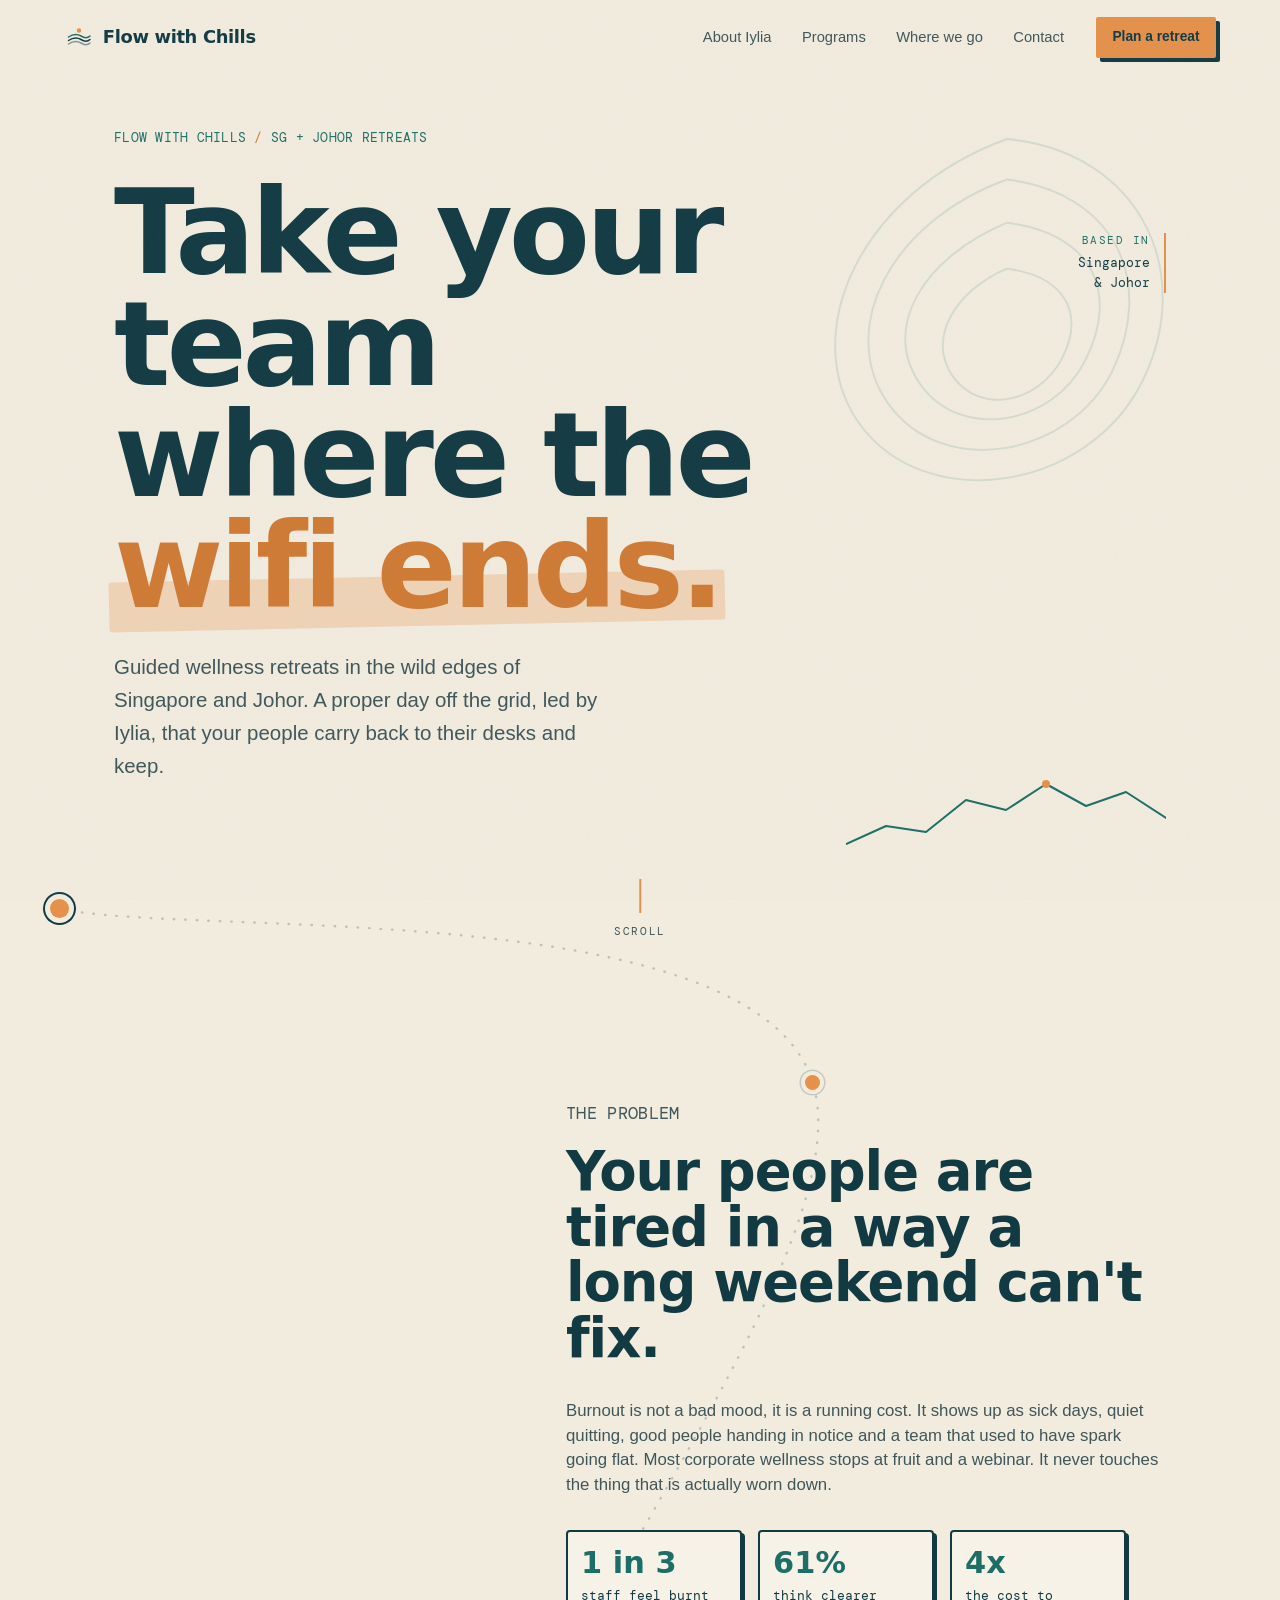
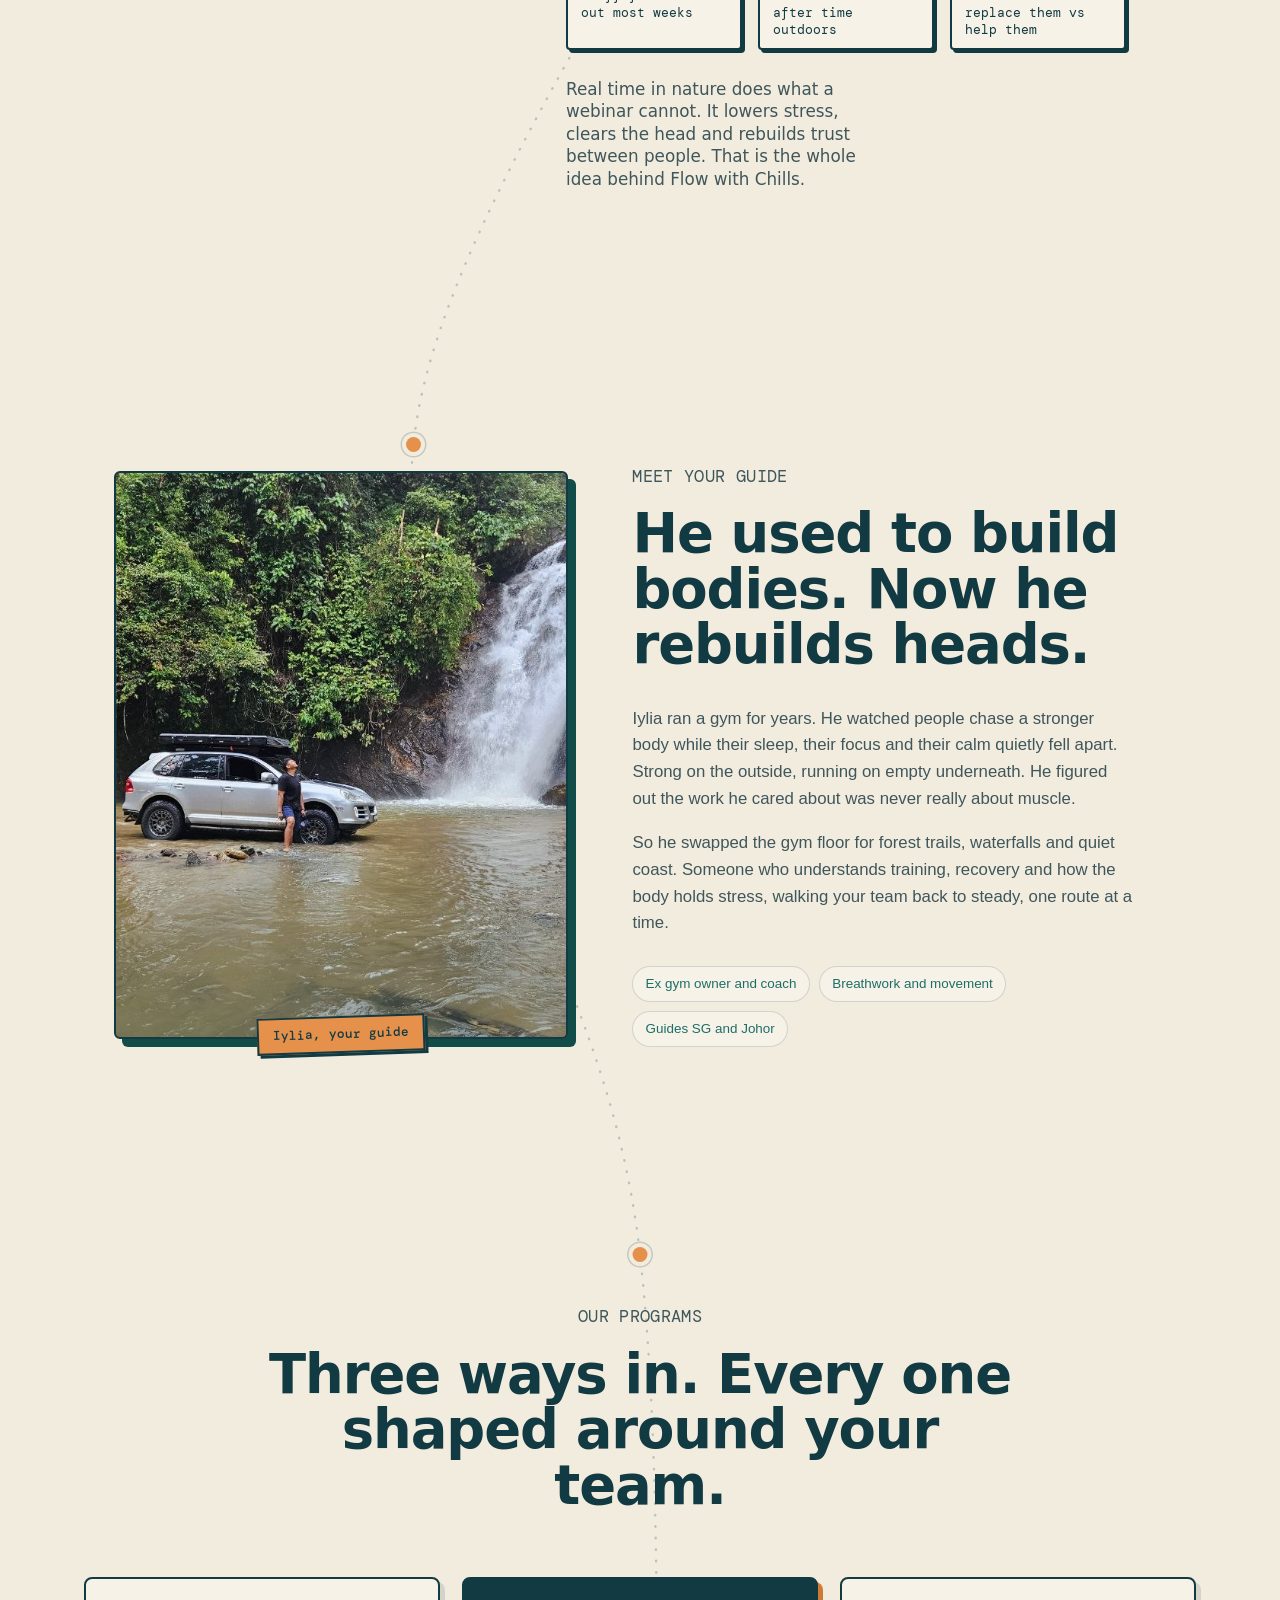
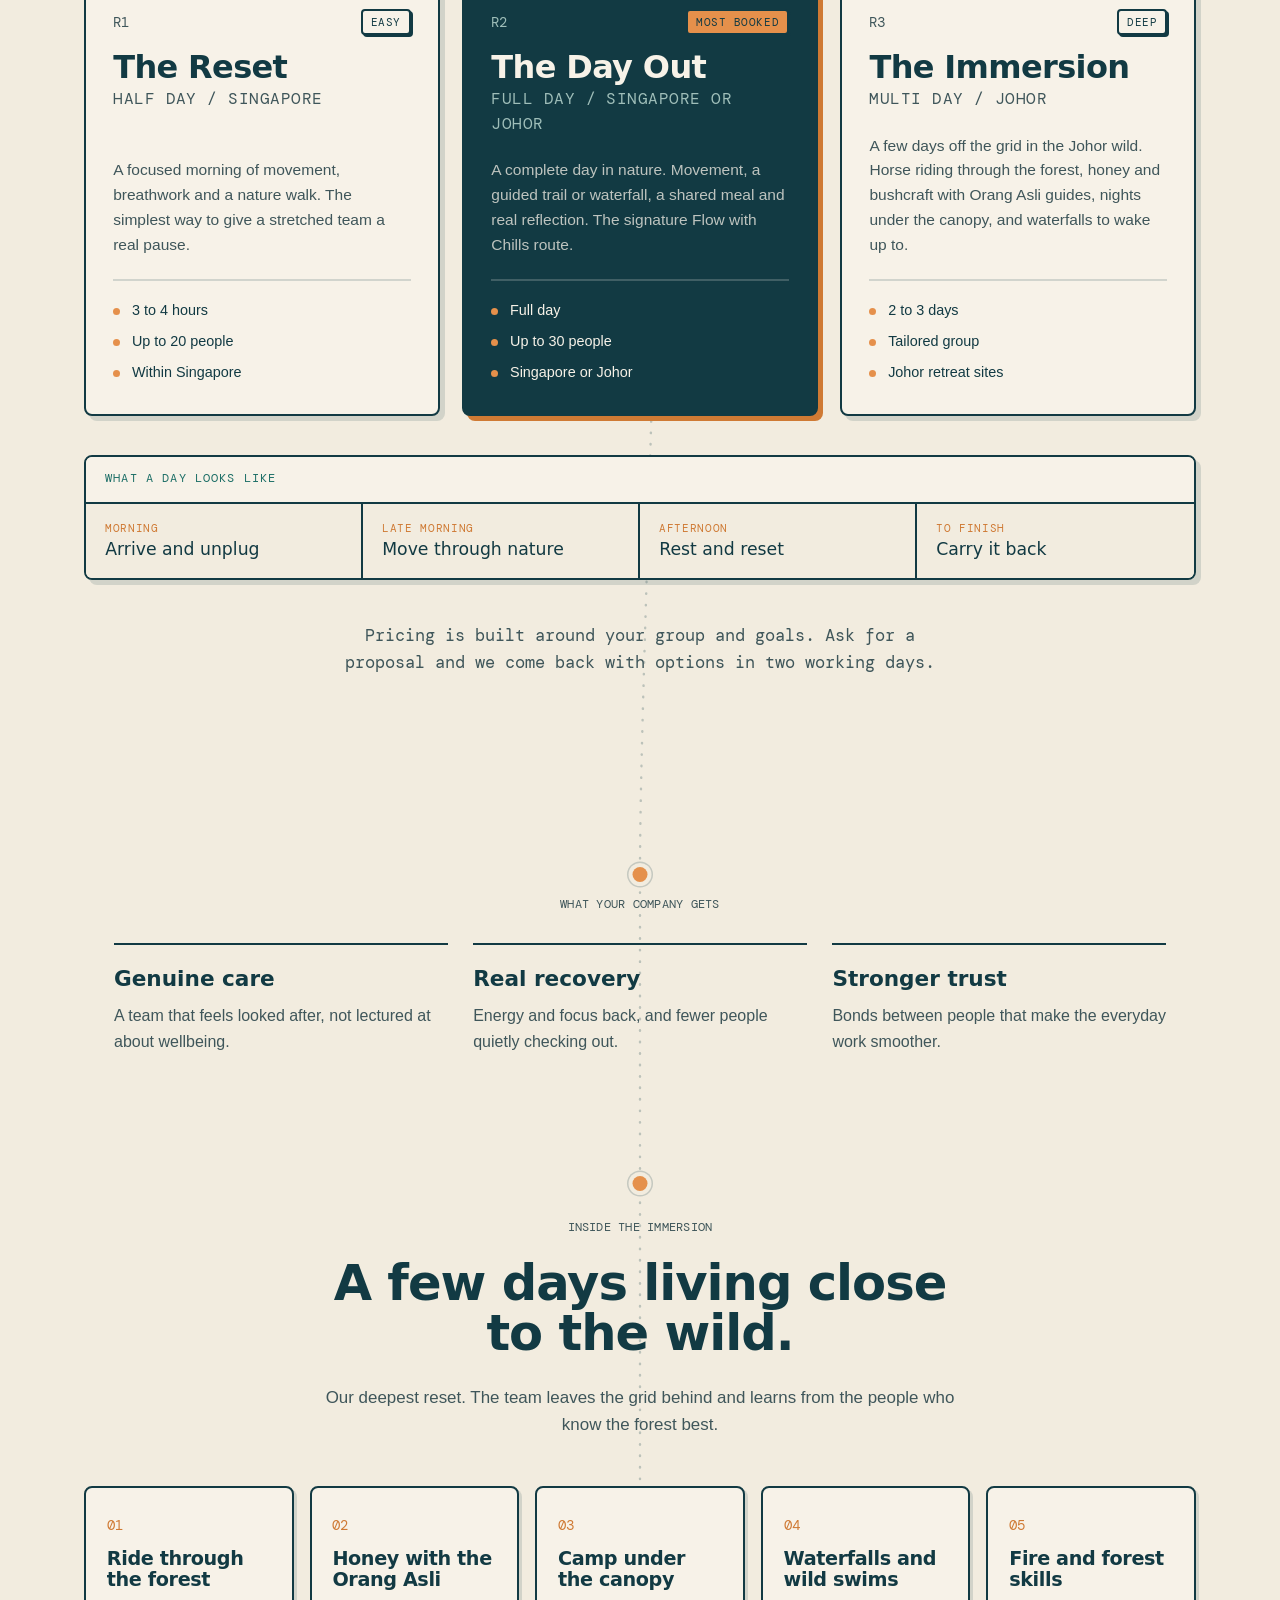
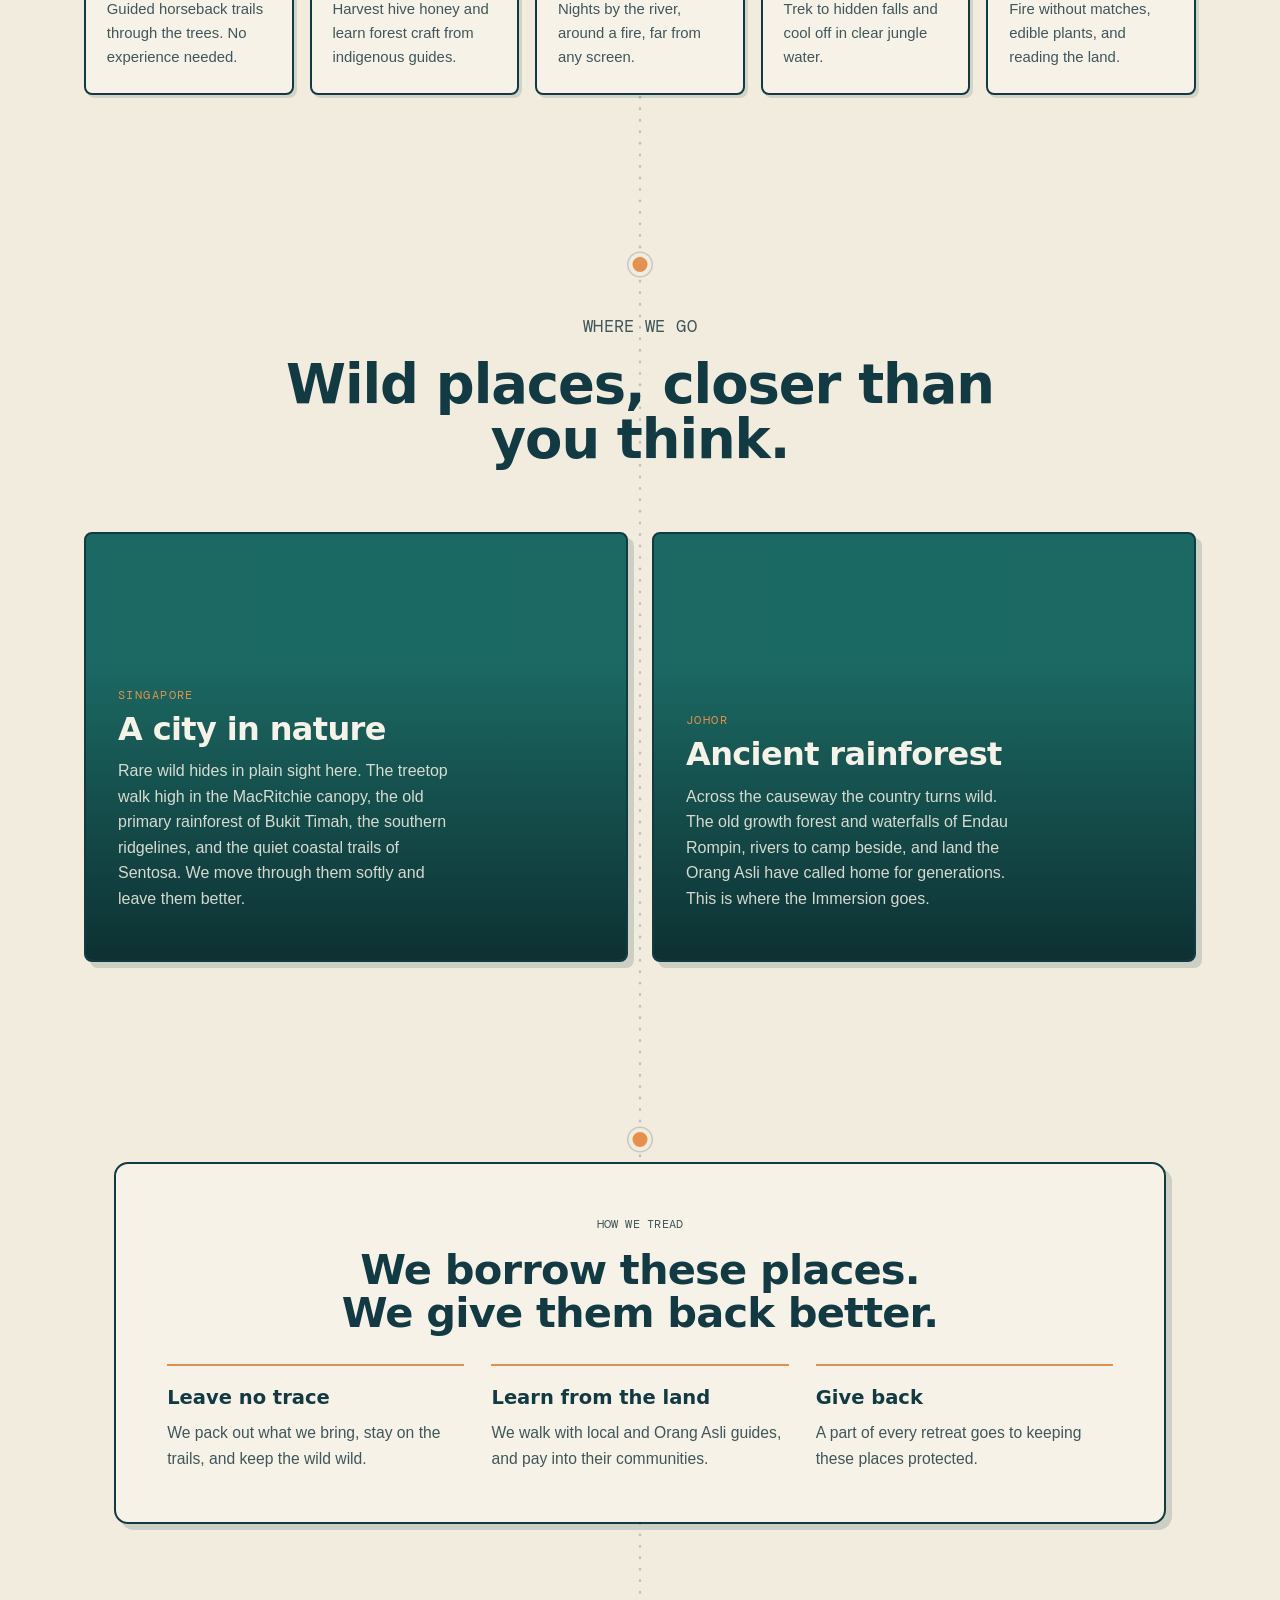
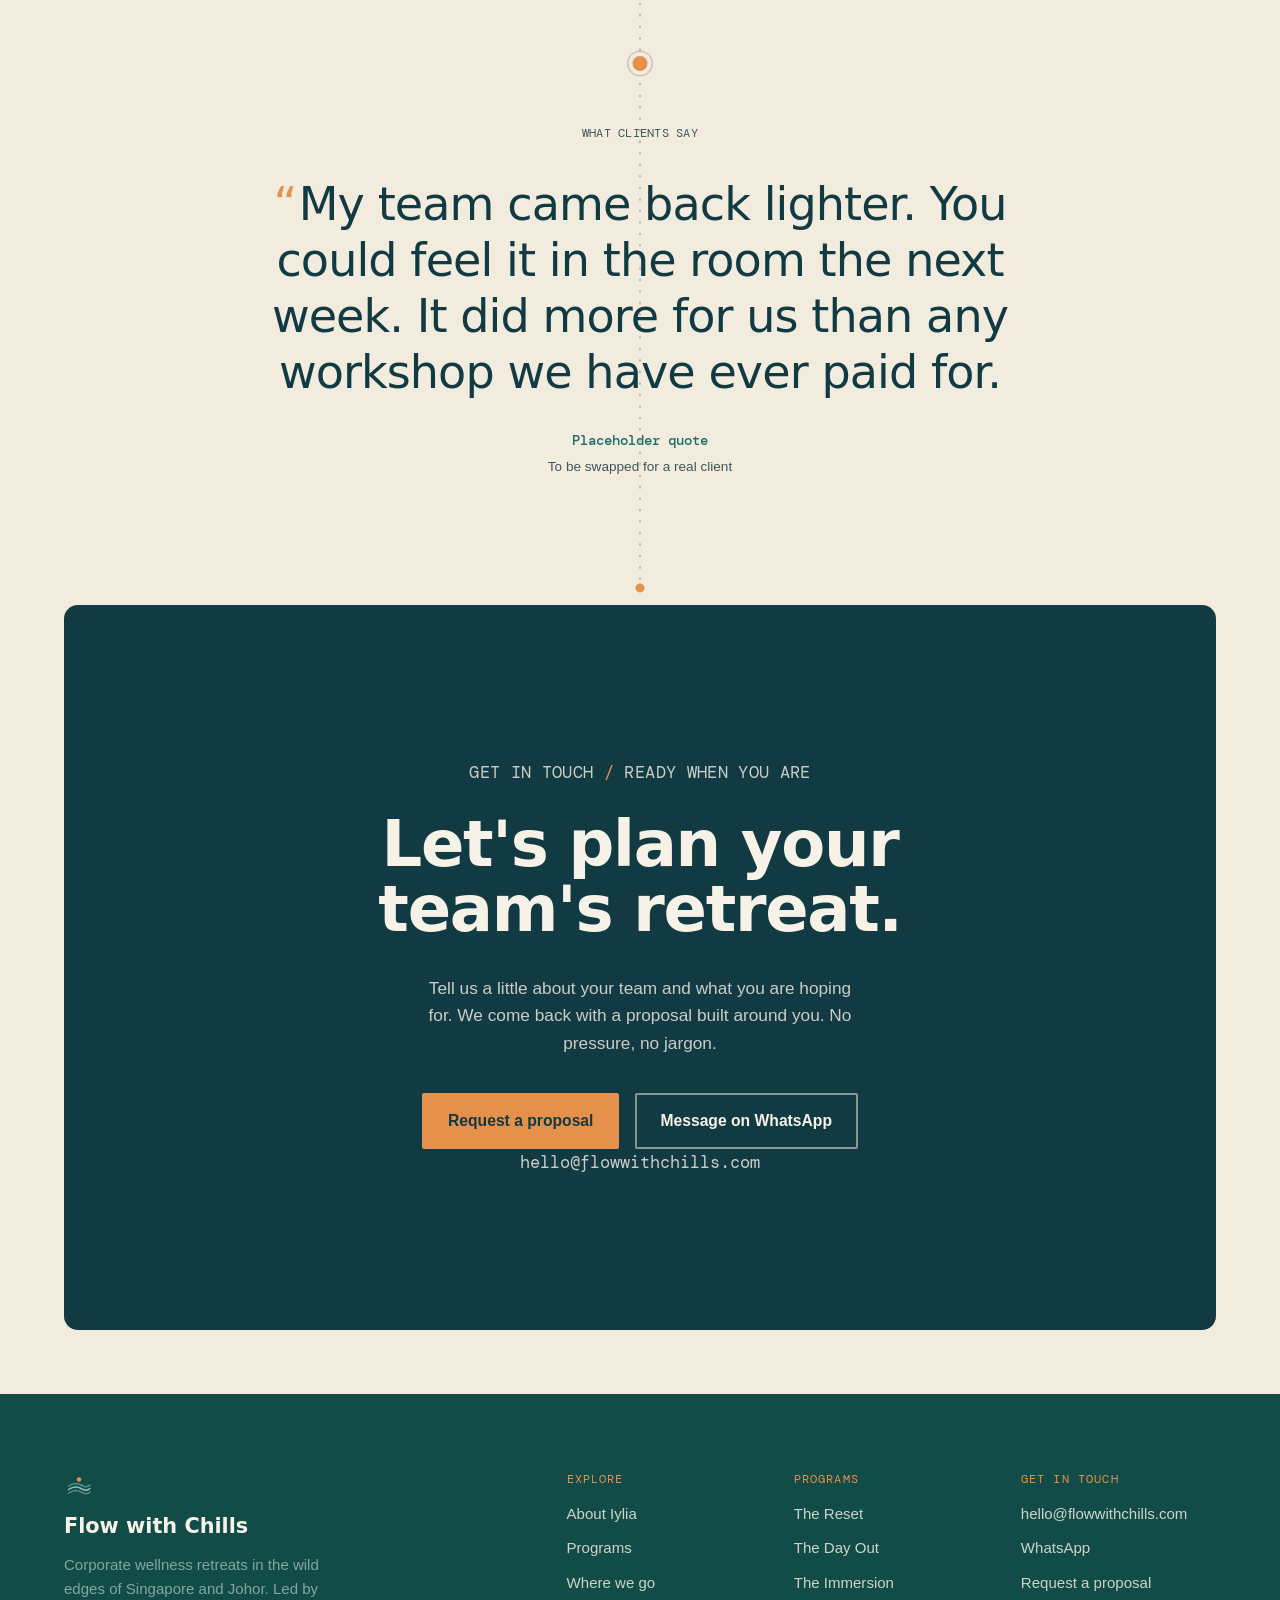
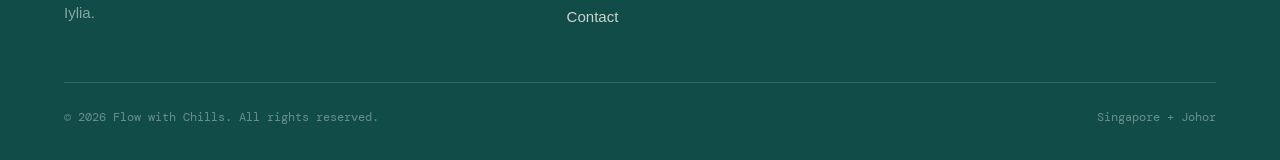
==== commit 0976323d: "Add real SG highlights (incl Sentosa), Immersion experiences, and 'How we tread' respect section - W" ====
--- a/index.html
+++ b/index.html
@@ -146,7 +146,7 @@
       <div class="routecard__top"><span class="routecard__no">R3</span><span class="sign sign--sm">Deep</span></div>
       <h3>The Immersion</h3>
       <p class="routecard__meta">Multi day <em>/</em> Johor</p>
-      <p>An overnight in the Johor wild. Deeper rest, real distance from work, and the strongest team bonds we build.</p>
+      <p>A few days off the grid in the Johor wild. Horse riding through the forest, honey and bushcraft with Orang Asli guides, nights under the canopy, and waterfalls to wake up to.</p>
       <ul><li>2 to 3 days</li><li>Tailored group</li><li>Johor retreat sites</li></ul>
     </article>
   </div>
@@ -173,6 +173,23 @@
   </div>
 </section>
 
+<!-- INSIDE THE IMMERSION -->
+<section class="immersion" id="immersion">
+  <span class="pin" data-node></span>
+  <div class="immersion__head">
+    <p class="legkick reveal">Inside the Immersion</p>
+    <h2 class="reveal">A few days living close to the wild.</h2>
+    <p class="immersion__lead reveal">Our deepest reset. The team leaves the grid behind and learns from the people who know the forest best.</p>
+  </div>
+  <ul class="xp">
+    <li class="reveal"><span class="xp__no">01</span><h3>Ride through the forest</h3><p>Guided horseback trails through the trees. No experience needed.</p></li>
+    <li class="reveal"><span class="xp__no">02</span><h3>Honey with the Orang Asli</h3><p>Harvest hive honey and learn forest craft from indigenous guides.</p></li>
+    <li class="reveal"><span class="xp__no">03</span><h3>Camp under the canopy</h3><p>Nights by the river, around a fire, far from any screen.</p></li>
+    <li class="reveal"><span class="xp__no">04</span><h3>Waterfalls and wild swims</h3><p>Trek to hidden falls and cool off in clear jungle water.</p></li>
+    <li class="reveal"><span class="xp__no">05</span><h3>Fire and forest skills</h3><p>Fire without matches, edible plants, and reading the land.</p></li>
+  </ul>
+</section>
+
 <!-- LEG 07 — TERRAIN -->
 <section class="leg leg--full terrain" id="terrain">
   <span class="pin" data-node></span>
@@ -182,11 +199,25 @@
   </div>
   <div class="terrain__grid">
     <article class="terr terr--sg reveal">
-      <div class="terr__body"><span class="terr__tag">Singapore</span><h3>Rainforest and reservoir</h3><p>Hidden trails, quiet reservoirs and pockets of old jungle, all within reach of the city. A half day that still feels a world away.</p></div>
+      <div class="terr__body"><span class="terr__tag">Singapore</span><h3>A city in nature</h3><p>Rare wild hides in plain sight here. The treetop walk high in the MacRitchie canopy, the old primary rainforest of Bukit Timah, the southern ridgelines, and the quiet coastal trails of Sentosa. We move through them softly and leave them better.</p></div>
     </article>
     <article class="terr terr--jh reveal">
-      <div class="terr__body"><span class="terr__tag">Johor</span><h3>Waterfalls and highlands</h3><p>Cooler air, wilder country and real distance from the desk. Waterfalls, forest and room to properly switch off.</p></div>
-    </article>
+      <div class="terr__body"><span class="terr__tag">Johor</span><h3>Ancient rainforest</h3><p>Across the causeway the country turns wild. The old growth forest and waterfalls of Endau Rompin, rivers to camp beside, and land the Orang Asli have called home for generations. This is where the Immersion goes.</p></div>
+    </article>
+  </div>
+</section>
+
+<!-- HOW WE TREAD -->
+<section class="tread" id="tread">
+  <span class="pin" data-node></span>
+  <div class="tread__inner reveal">
+    <p class="legkick">How we tread</p>
+    <h2>We borrow these places. We give them back better.</h2>
+    <div class="tread__row">
+      <div><b>Leave no trace</b>We pack out what we bring, stay on the trails, and keep the wild wild.</div>
+      <div><b>Learn from the land</b>We walk with local and Orang Asli guides, and pay into their communities.</div>
+      <div><b>Give back</b>A part of every retreat goes to keeping these places protected.</div>
+    </div>
   </div>
 </section>
 
--- a/css/style.css
+++ b/css/style.css
@@ -134,8 +134,8 @@
 .leg__media{position:relative}
 .photo{border:2.5px solid var(--ink);border-radius:6px;box-shadow:8px 8px 0 var(--teal-deep)}
 .photo--guide{aspect-ratio:4/5;
-  background:linear-gradient(180deg,rgba(18,58,67,.05),rgba(18,58,67,.35)),
-    url("https://images.unsplash.com/photo-1500648767791-00dcc994a43e?auto=format&fit=crop&w=900&q=80") center/cover,var(--teal)}
+  background:linear-gradient(180deg,rgba(18,58,67,0) 55%,rgba(18,58,67,.3)),
+    url("../assets/iylia.jpg") center 46%/cover,var(--teal)}
 .tape{position:absolute;left:50%;bottom:-14px;transform:translateX(-50%) rotate(-2deg);
   background:var(--apricot);color:var(--ink);font-family:var(--mono);font-size:.8rem;font-weight:500;
   padding:.5em 1.1em;border:2px solid var(--ink);white-space:nowrap;box-shadow:3px 3px 0 var(--ink)}
@@ -201,6 +201,28 @@
 .wins__row>div{border-top:2px solid var(--ink);padding-top:1.05rem;font-size:1rem;color:var(--ink-2)}
 .wins__row b{display:block;font-family:var(--display);font-weight:600;font-size:1.35rem;color:var(--ink);margin-bottom:.3em}
 
+/* inside the immersion */
+.immersion{position:relative;z-index:2;max-width:1240px;margin:0 auto;padding:clamp(52px,7vw,96px) var(--gutter)}
+.immersion .pin{left:50%;transform:translateX(-50%);top:clamp(28px,4vw,48px)}
+.immersion__head{max-width:660px;margin:0 auto clamp(2rem,4vw,3rem);text-align:center}
+.immersion__head h2{font-size:clamp(1.9rem,4vw,3.1rem);margin:.4em 0 .5em}
+.immersion__lead{color:var(--ink-2);font-size:1.06rem}
+.xp{list-style:none;display:grid;grid-template-columns:repeat(auto-fit,minmax(188px,1fr));gap:1rem;max-width:var(--wrap);margin:0 auto}
+.xp li{padding:1.5rem 1.3rem;border:2px solid var(--ink);border-radius:8px;background:var(--cream);box-shadow:3px 3px 0 rgba(18,58,67,.14)}
+.xp__no{font-family:var(--mono);color:var(--apricot-deep);font-size:.9rem}
+.xp h3{font-size:1.2rem;margin:.55em 0 .4em;line-height:1.1}
+.xp p{color:var(--ink-2);font-size:.93rem;margin:0}
+
+/* how we tread (respect band) */
+.tread{position:relative;z-index:2;max-width:var(--wrap);margin:0 auto;padding:clamp(40px,6vw,72px) var(--gutter)}
+.tread .pin{left:50%;transform:translateX(-50%);top:clamp(24px,4vw,42px)}
+.tread__inner{background:var(--cream);border:2px solid var(--ink);border-radius:14px;padding:clamp(1.9rem,4vw,3.2rem);box-shadow:6px 6px 0 rgba(18,58,67,.16)}
+.tread__inner .legkick{text-align:center;margin-bottom:.9rem}
+.tread__inner h2{text-align:center;font-size:clamp(1.6rem,3.4vw,2.6rem);max-width:22ch;margin:0 auto 1.9rem}
+.tread__row{display:grid;grid-template-columns:repeat(3,1fr);gap:1.7rem}
+.tread__row>div{border-top:2px solid var(--apricot);padding-top:1rem;font-size:.98rem;color:var(--ink-2)}
+.tread__row b{display:block;font-family:var(--display);font-weight:600;font-size:1.22rem;color:var(--ink);margin-bottom:.35em}
+
 /* outcomes */
 .outs{display:grid;grid-template-columns:1fr 1fr;gap:1.6rem 2.4rem;margin-top:1rem}
 .outs>div{display:flex;gap:1.1rem;align-items:flex-start;padding-top:1.2rem;border-top:2px solid var(--ink)}
@@ -213,7 +235,7 @@
 .terr::after{content:"";position:absolute;inset:0;background:linear-gradient(180deg,rgba(18,58,67,.1) 30%,rgba(11,38,42,.85))}
 .terr__body{position:relative;z-index:1;padding:2rem}
 .terr--sg{background:var(--teal) url("https://images.unsplash.com/photo-1518495973542-4542c06a5843?auto=format&fit=crop&w=1000&q=80") center/cover}
-.terr--jh{background:var(--teal) url("https://images.unsplash.com/photo-1434725039720-aaad6dd32dfe?auto=format&fit=crop&w=1000&q=80") center/cover}
+.terr--jh{background:var(--teal) url("https://images.unsplash.com/photo-1470071459604-3b5ec3a7fe05?auto=format&fit=crop&w=1000&q=80") center/cover}
 .terr__tag{font-family:var(--mono);font-size:.74rem;text-transform:uppercase;letter-spacing:.12em;color:var(--apricot)}
 .terr h3{font-size:2rem;color:var(--cream);margin:.2em 0 .4em}
 .terr p{color:rgba(247,242,232,.86);font-size:1rem;max-width:38ch}
@@ -322,6 +344,14 @@
   .routecard li{padding-left:1em}
   .footer{padding-top:2.6rem}
   .footer__top{padding-bottom:2rem;gap:2rem}
+  .immersion{padding-top:44px;padding-bottom:44px}
+  .immersion__head{margin-bottom:1.6rem}
+  .xp{grid-template-columns:1fr 1fr;gap:.7rem}
+  .xp li{padding:1.05rem 1rem}
+  .xp h3{font-size:1.06rem}
+  .xp p{font-size:.86rem}
+  .tread{padding-top:36px;padding-bottom:36px}
+  .tread__row{grid-template-columns:1fr;gap:1.1rem}
 }
 
 .mobcta{display:none}
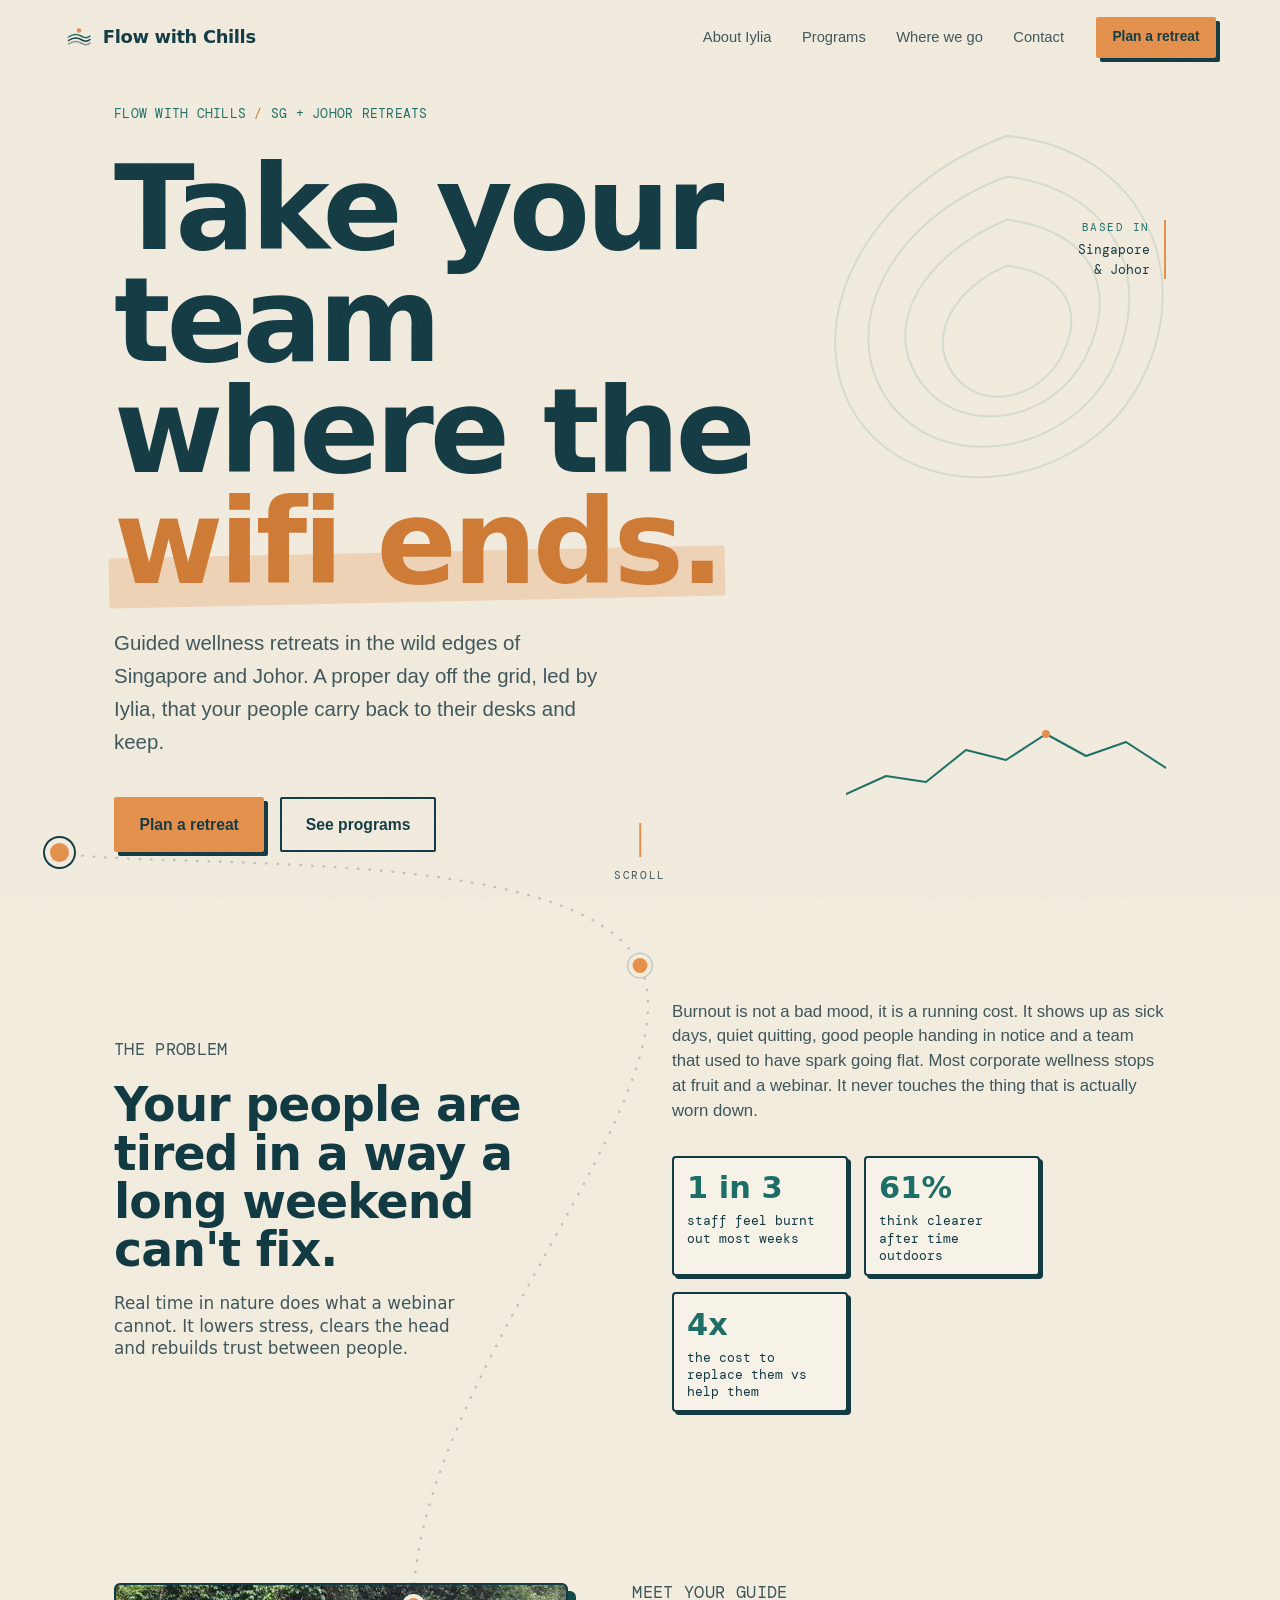
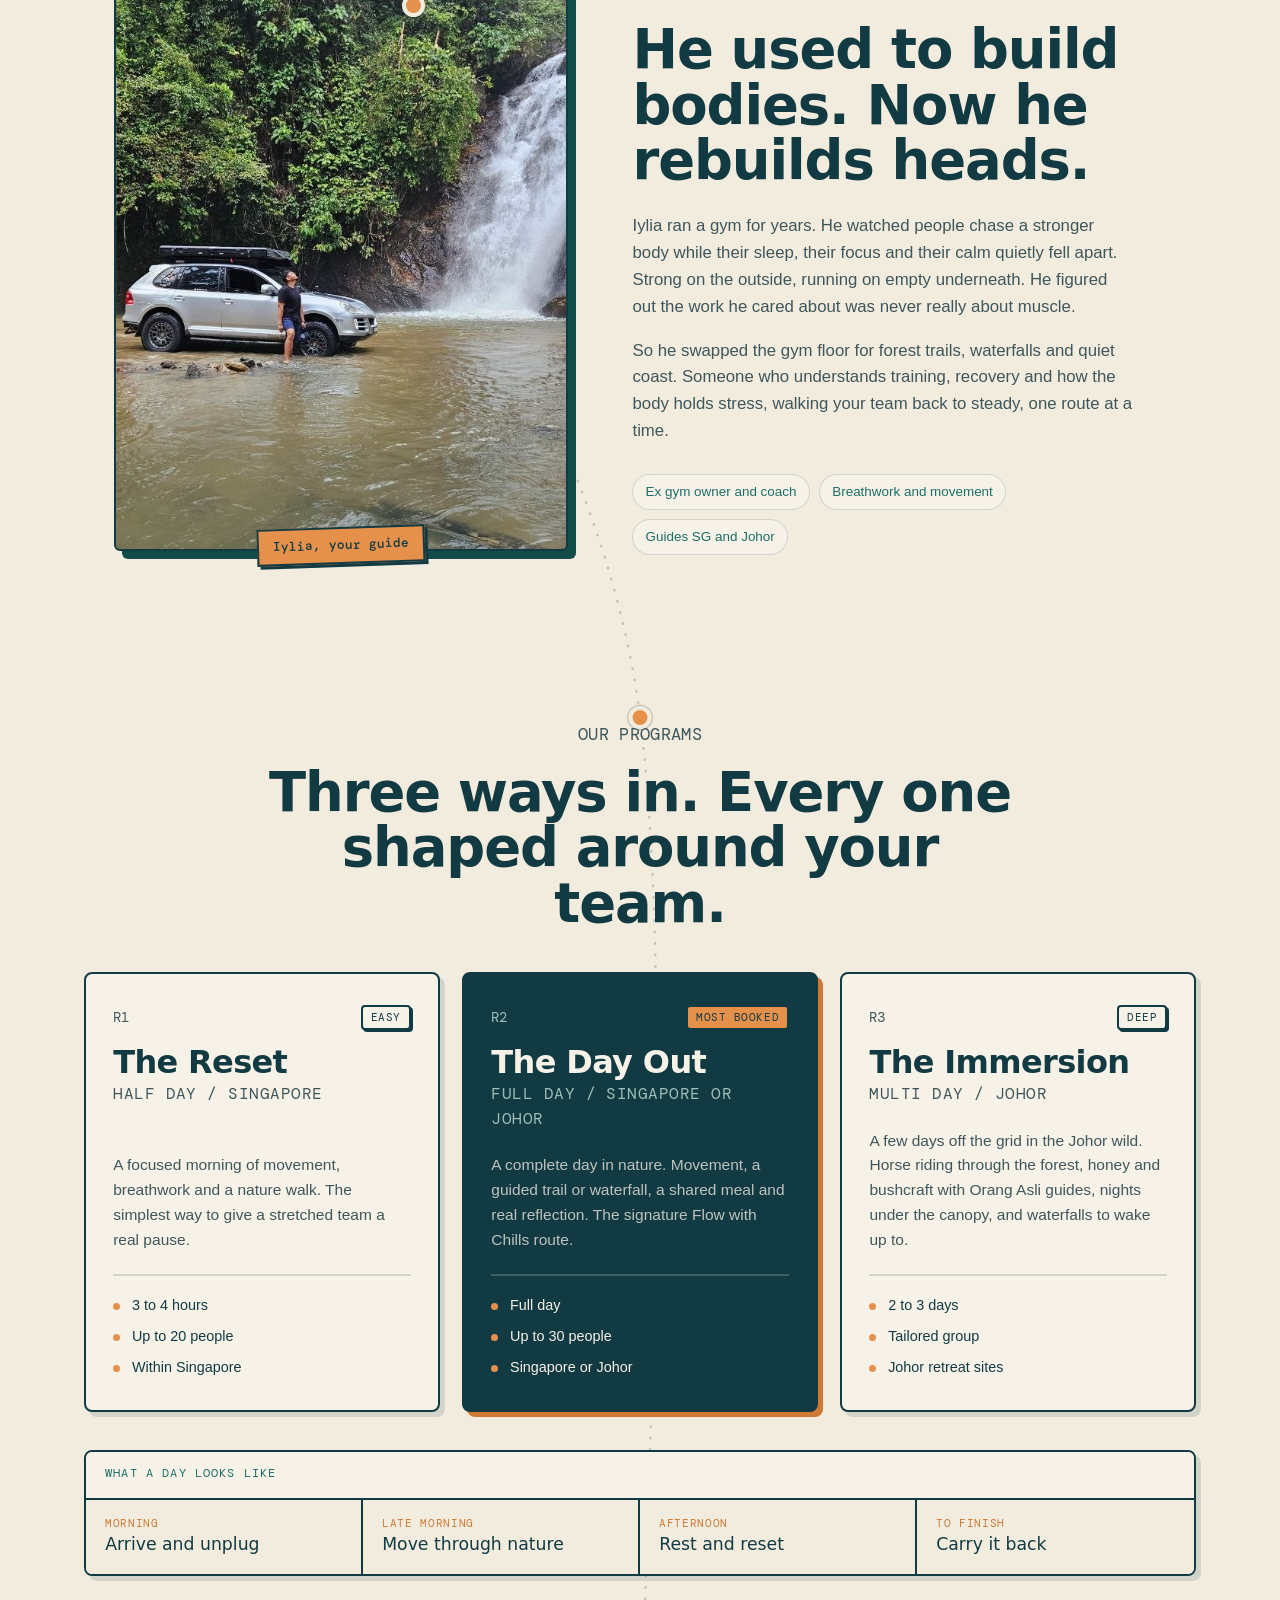
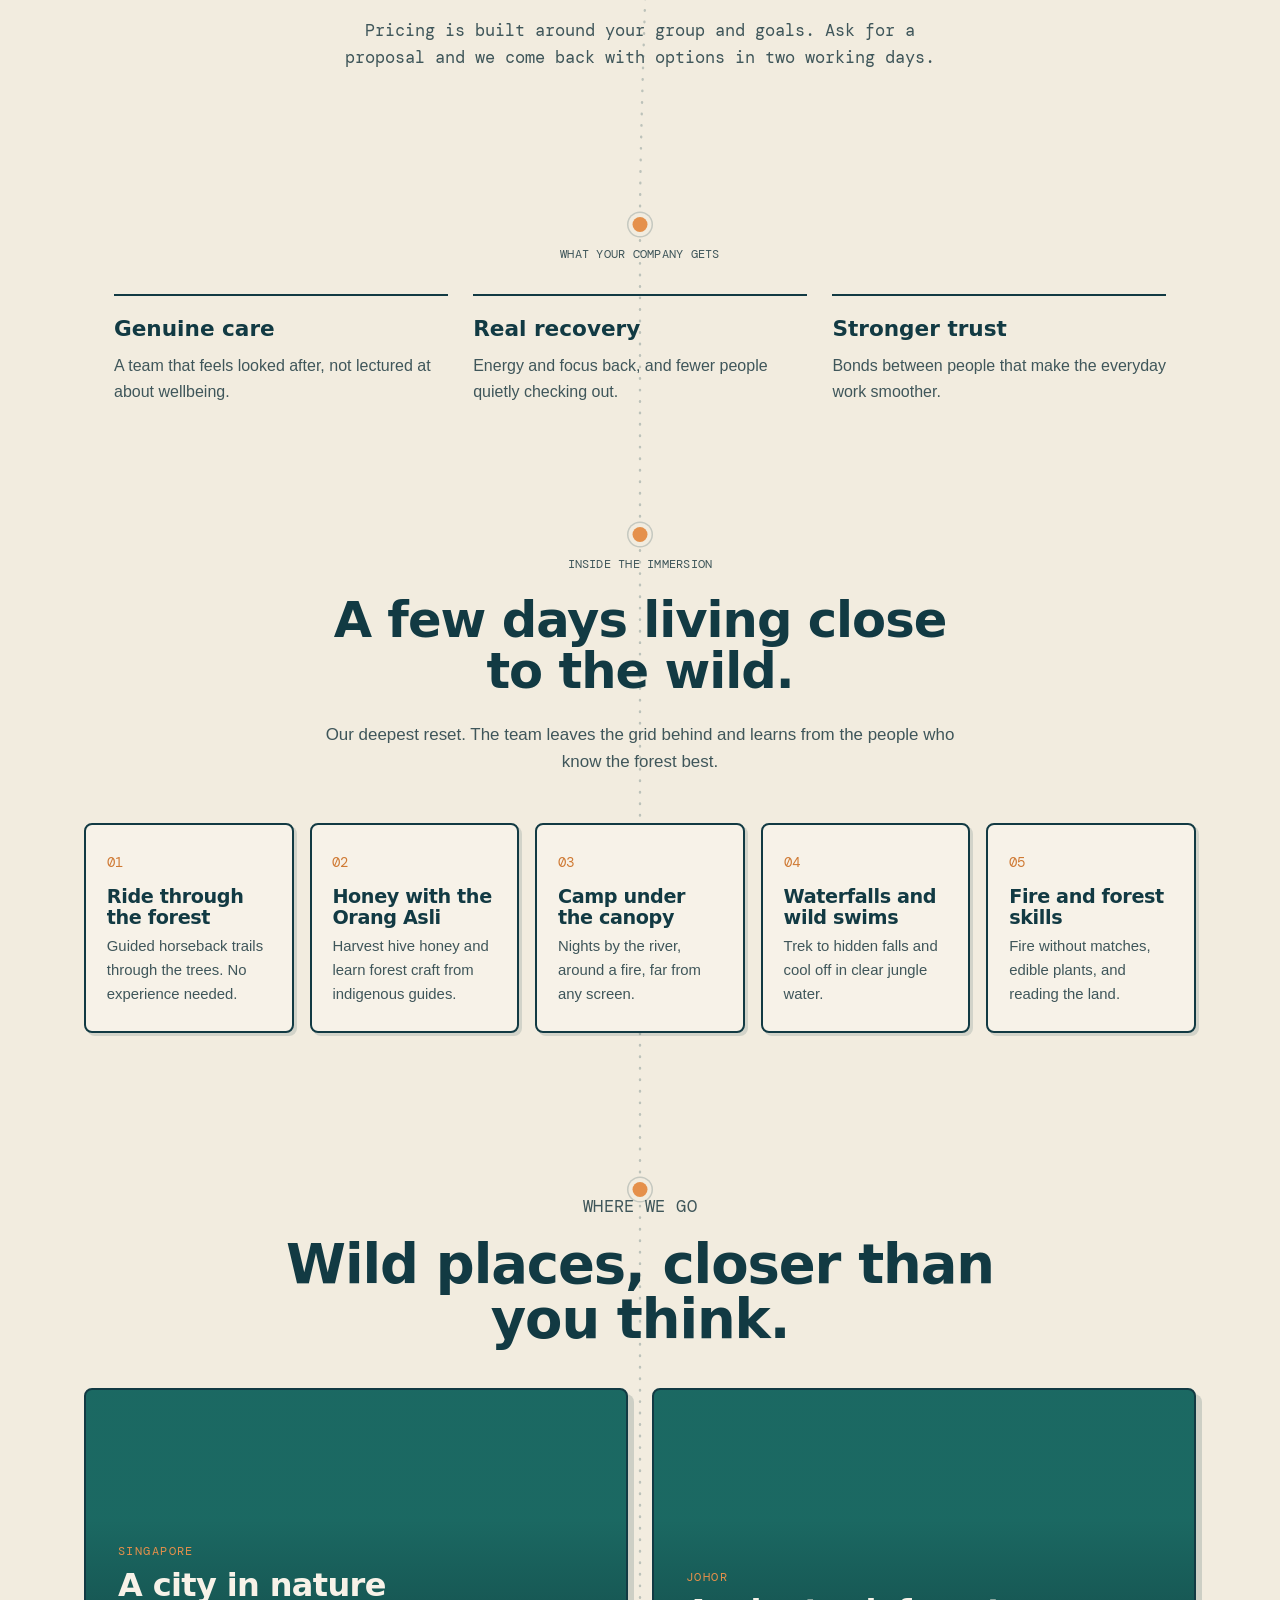
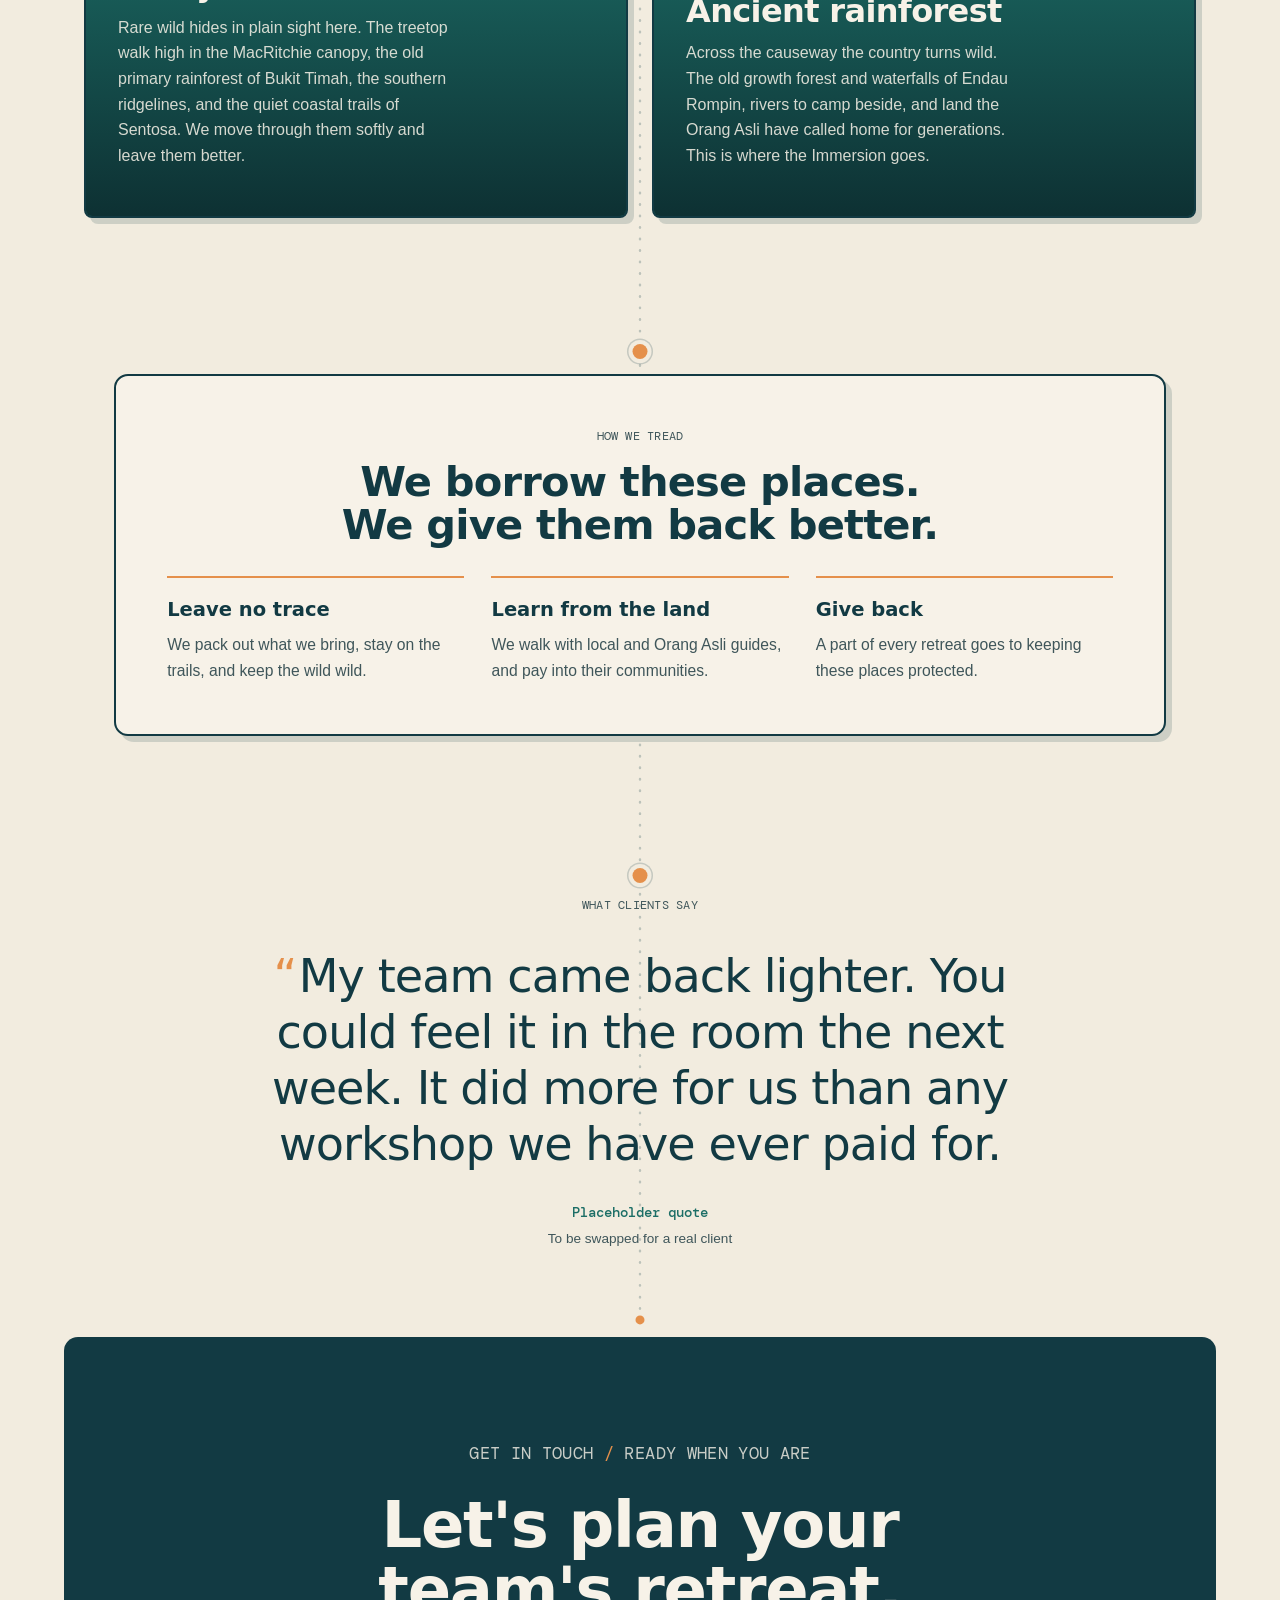
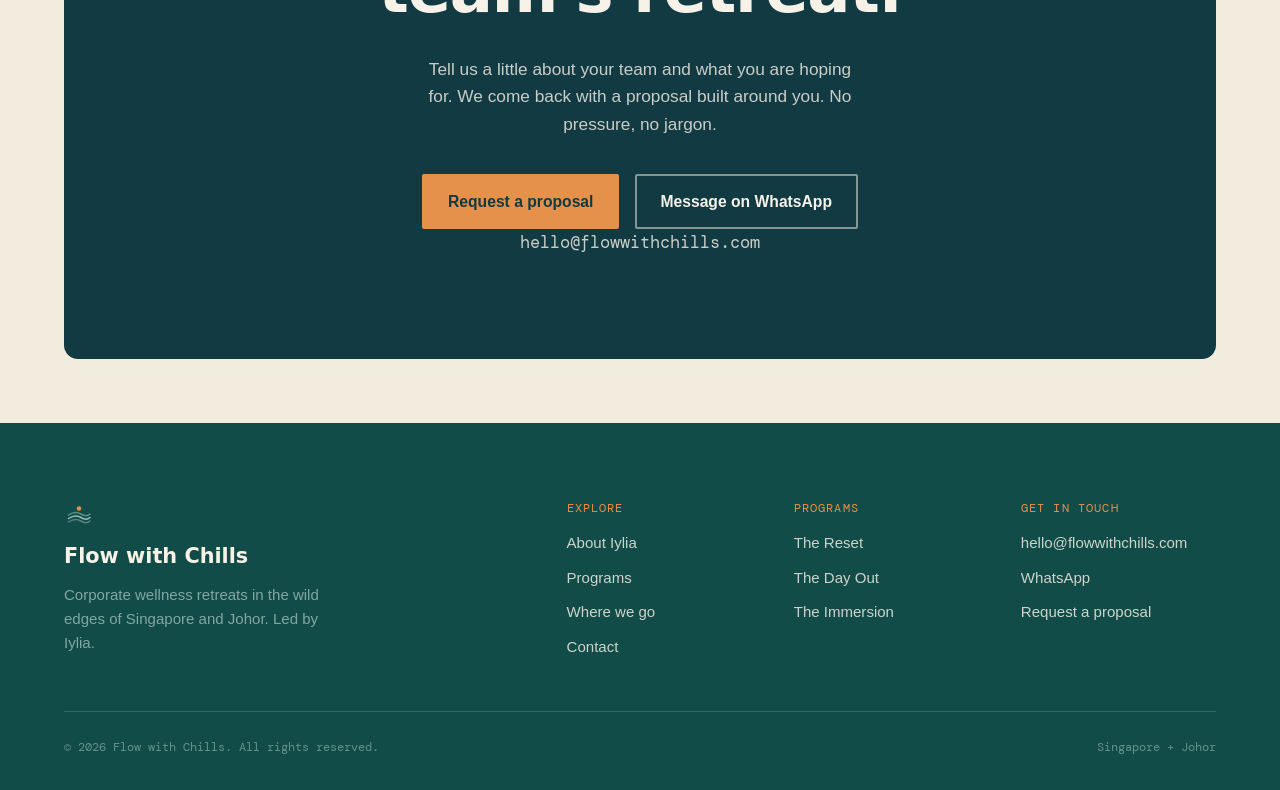
==== commit 7be475f2: "Kill wasted space: full-width problem layout, tighter padding, consistent mobile rail - Rebuild 'pro" ====
--- a/index.html
+++ b/index.html
@@ -85,18 +85,22 @@
 </header>
 
 <!-- LEG 01 — THE PROBLEM -->
-<section class="leg leg--right" id="why">
-  <span class="pin" data-node></span>
-  <div class="leg__content">
-    <p class="legkick reveal">The problem</p>
-    <h2 class="reveal">Your people are tired in a way a long weekend can't fix.</h2>
-    <p class="lede reveal">Burnout is not a bad mood, it is a running cost. It shows up as sick days, quiet quitting, good people handing in notice and a team that used to have spark going flat. Most corporate wellness stops at fruit and a webinar. It never touches the thing that is actually worn down.</p>
-    <div class="signs reveal">
-      <div class="sign"><b>1 in 3</b>staff feel burnt out most weeks</div>
-      <div class="sign"><b>61%</b>think clearer after time outdoors</div>
-      <div class="sign"><b>4x</b>the cost to replace them vs help them</div>
-    </div>
-    <p class="whyline reveal">Real time in nature does what a webinar cannot. It lowers stress, clears the head and rebuilds trust between people. That is the whole idea behind Flow with Chills.</p>
+<section class="leg problem" id="why">
+  <span class="pin" data-node></span>
+  <div class="problem__grid">
+    <div class="problem__head reveal">
+      <p class="legkick">The problem</p>
+      <h2>Your people are tired in a way a long weekend can't fix.</h2>
+      <p class="whyline">Real time in nature does what a webinar cannot. It lowers stress, clears the head and rebuilds trust between people.</p>
+    </div>
+    <div class="problem__body">
+      <p class="lede reveal">Burnout is not a bad mood, it is a running cost. It shows up as sick days, quiet quitting, good people handing in notice and a team that used to have spark going flat. Most corporate wellness stops at fruit and a webinar. It never touches the thing that is actually worn down.</p>
+      <div class="signs reveal">
+        <div class="sign"><b>1 in 3</b>staff feel burnt out most weeks</div>
+        <div class="sign"><b>61%</b>think clearer after time outdoors</div>
+        <div class="sign"><b>4x</b>the cost to replace them vs help them</div>
+      </div>
+    </div>
   </div>
 </section>
 
--- a/css/style.css
+++ b/css/style.css
@@ -88,8 +88,8 @@
 .btn--line-light:hover{background:var(--cream);color:var(--ink);border-color:var(--cream)}
 
 /* ------------------------------------------------------------- TRAILHEAD */
-.trailhead{position:relative;z-index:2;min-height:100svh;display:flex;flex-direction:column;justify-content:center;
-  padding:8rem var(--gutter) 6rem;max-width:var(--wrap);margin:0 auto;overflow:visible}
+.trailhead{position:relative;z-index:2;min-height:92svh;display:flex;flex-direction:column;justify-content:center;
+  padding:6.5rem var(--gutter) 4rem;max-width:var(--wrap);margin:0 auto;overflow:visible}
 .trailhead__inner{max-width:860px}
 .trailhead .mono-tag{margin-bottom:1.8rem}
 .trailhead__title{font-family:var(--display);font-weight:600;font-size:clamp(3.2rem,10vw,7.4rem);line-height:.94;letter-spacing:-.035em}
@@ -110,16 +110,23 @@
 @keyframes drop{0%{transform:scaleY(0);transform-origin:top}45%{transform:scaleY(1);transform-origin:top}55%{transform:scaleY(1);transform-origin:bottom}100%{transform:scaleY(0);transform-origin:bottom}}
 
 /* ------------------------------------------------------------- LEG (generic) */
-.leg{position:relative;z-index:2;max-width:var(--wrap);margin:0 auto;padding:clamp(64px,10vw,140px) var(--gutter)}
+.leg{position:relative;z-index:2;max-width:var(--wrap);margin:0 auto;padding:clamp(46px,6.5vw,88px) var(--gutter)}
 .leg__content{max-width:600px}
 .leg__content--narrow{max-width:500px}
 .leg__content--wide{max-width:900px}
-.leg h2{font-size:clamp(1.9rem,4.4vw,3.4rem);margin-bottom:.6em}
+.leg h2{font-size:clamp(1.9rem,4.4vw,3.4rem);margin-bottom:.45em}
+
+/* problem — balanced two columns, no wasted half */
+.problem .pin{left:50%;transform:translateX(-50%);top:clamp(24px,3.5vw,42px)}
+.problem__grid{display:grid;grid-template-columns:1fr 1fr;gap:clamp(2rem,5vw,4.5rem);max-width:var(--wrap);margin:0 auto;align-items:center}
+.problem__head h2{font-size:clamp(1.9rem,3.7vw,3rem);margin:.4em 0 0}
+.problem__head .whyline{margin-top:1.1rem;max-width:32ch}
+.problem__body .lede{margin-bottom:1.6rem}
 .lede{font-size:clamp(1.1rem,1.7vw,1.32rem);color:var(--ink);line-height:1.48}
 .leg p{color:var(--ink-2);font-size:1.05rem;margin-bottom:1em}
 .leg--right .leg__content{margin-left:auto;text-align:left}
 .leg--left{display:grid;grid-template-columns:.92fr 1.08fr;gap:clamp(2rem,5vw,4.5rem);align-items:center}
-.leg__head{max-width:760px;margin:0 auto clamp(2.4rem,5vw,4rem);text-align:center}
+.leg__head{max-width:760px;margin:0 auto clamp(1.8rem,3.2vw,2.6rem);text-align:center}
 .leg--full{max-width:1240px}
 
 /* signs (trail markers) */
@@ -202,7 +209,7 @@
 .wins__row b{display:block;font-family:var(--display);font-weight:600;font-size:1.35rem;color:var(--ink);margin-bottom:.3em}
 
 /* inside the immersion */
-.immersion{position:relative;z-index:2;max-width:1240px;margin:0 auto;padding:clamp(52px,7vw,96px) var(--gutter)}
+.immersion{position:relative;z-index:2;max-width:1240px;margin:0 auto;padding:clamp(44px,6vw,80px) var(--gutter)}
 .immersion .pin{left:50%;transform:translateX(-50%);top:clamp(28px,4vw,48px)}
 .immersion__head{max-width:660px;margin:0 auto clamp(2rem,4vw,3rem);text-align:center}
 .immersion__head h2{font-size:clamp(1.9rem,4vw,3.1rem);margin:.4em 0 .5em}
@@ -241,7 +248,7 @@
 .terr p{color:rgba(247,242,232,.86);font-size:1rem;max-width:38ch}
 
 /* trail log */
-.log{position:relative;z-index:2;max-width:920px;margin:0 auto;padding:clamp(70px,10vw,150px) var(--gutter);text-align:center}
+.log{position:relative;z-index:2;max-width:920px;margin:0 auto;padding:clamp(50px,7vw,88px) var(--gutter);text-align:center}
 .log .pin{left:50%;transform:translateX(-50%);top:clamp(30px,5vw,60px)}
 .log .legkick{margin-bottom:2rem}
 .log blockquote{font-family:var(--display);font-weight:500;font-size:clamp(1.7rem,3.6vw,2.9rem);line-height:1.22;color:var(--ink);letter-spacing:-.02em}
@@ -252,7 +259,7 @@
 
 /* basecamp */
 .basecamp{position:relative;z-index:2;background:var(--ink);color:var(--cream);text-align:center;
-  padding:clamp(80px,12vw,170px) var(--gutter);margin:0 var(--gutter) var(--gutter);border-radius:14px;overflow:hidden}
+  padding:clamp(58px,8vw,108px) var(--gutter);margin:0 var(--gutter) var(--gutter);border-radius:14px;overflow:hidden}
 .basecamp .pin--end{left:50%;transform:translateX(-50%);top:-27px}
 .basecamp__inner{max-width:680px;margin:0 auto;position:relative;z-index:1}
 .basecamp .mono-tag{margin-bottom:1.6rem}
@@ -292,16 +299,17 @@
   .routecards{grid-template-columns:1fr;max-width:440px}
   .terrain__grid{grid-template-columns:1fr}
   .footer__top{grid-template-columns:1fr;gap:2.4rem}
-  /* trail becomes a thin left thread on smaller screens */
-  .leg{padding-left:30px}
-  .leg--left .pin,.leg--right .pin,.leg--full .pin{left:9px;transform:none;top:clamp(38px,7vw,66px)}
+  /* trail = one thin left thread on mobile; content stays full width */
+  .leg,.immersion,.tread,.wins,.log{padding-left:30px}
+  .leg--left .pin,.leg--right .pin,.leg--full .pin,
+  .problem .pin,.immersion .pin,.tread .pin,.wins .pin,.log .pin{left:9px;transform:none;top:clamp(30px,6vw,52px)}
   .leg--right .leg__content,.leg--left .leg__content,
-  .leg__content--narrow,.leg__content--wide{margin-left:0;margin-right:0;max-width:none}
-  .leg--left{padding-left:30px}
-  .leg__head{text-align:left;margin-left:0}
-  .pin--start{left:9px}
-  .log{padding-left:30px}
-  .log .pin{left:9px;transform:none}
+  .leg__content--narrow,.leg__content--wide{margin:0;max-width:none}
+  .leg__head,.immersion__head,.wins .legkick,
+  .tread__inner .legkick,.tread__inner h2{text-align:left}
+  .tread__inner h2{margin-left:0;max-width:none}
+  .problem__grid{grid-template-columns:1fr;gap:1.4rem}
+  .pin--start{left:9px;transform:none}
   .log figure{text-align:left}
   .basecamp .pin--end{left:50%;transform:translateX(-50%)}
 }
@@ -316,42 +324,41 @@
   .contour{display:none}
   .elev{right:auto;left:var(--gutter);bottom:8.5rem;width:min(58vw,280px)}
   .trailhead__cta .btn{flex:1;justify-content:center}
-  /* tighten vertical rhythm so the page is not a marathon scroll */
-  .trailhead{min-height:auto;padding-top:6.5rem;padding-bottom:3.5rem}
-  .leg{padding-top:42px;padding-bottom:42px}
-  .leg--left{gap:1.7rem}
-  .leg__head{margin-bottom:1.5rem}
+  /* tight vertical rhythm, no wasted space */
+  .trailhead{min-height:auto;padding-top:5.5rem;padding-bottom:3rem}
+  .leg{padding-top:32px;padding-bottom:32px}
+  .leg--left{gap:1.4rem}
+  .leg__head{margin-bottom:1.1rem}
   .leg h2{margin-bottom:.5em}
-  .legs{gap:1.4rem}
-  .signs{gap:.7rem;margin-top:1.6rem}
-  .quad article{padding:1.35rem}
+  .signs{gap:.7rem;margin-top:1.2rem}
   .routecards{gap:1rem}
-  .routecard{padding:1.5rem 1.4rem}
-  .routes__note{margin-top:1.8rem}
-  .outs{gap:1.2rem}
-  .terrain__grid{gap:1rem}
-  .terr{min-height:320px}
-  .log{padding-top:50px;padding-bottom:50px}
-  .basecamp{margin-left:12px;margin-right:12px;padding-top:60px;padding-bottom:64px}
+  .routecard{padding:1.3rem 1.25rem}
+  .routecard ul{flex-direction:row;flex-wrap:wrap;gap:.4em 1.1em;padding-top:.85rem}
+  .routecard li{padding-left:1em}
+  .routes__note{margin-top:1.5rem}
+  .daystrip{margin-top:1.8rem}
   .daystrip ol{grid-template-columns:1fr 1fr}
+  .daystrip li{padding:.9rem 1rem}
   .daystrip li:nth-child(2n){border-right:none}
   .daystrip li:nth-child(-n+2){border-bottom:2px solid var(--ink)}
-  .wins__row{grid-template-columns:1fr;gap:1.1rem}
-  .wins{padding-top:40px;padding-bottom:40px}
-  .photo--guide{aspect-ratio:4/3}
-  .routecard{padding:1.35rem 1.3rem}
-  .routecard ul{flex-direction:row;flex-wrap:wrap;gap:.4em 1.1em;padding-top:.9rem}
-  .routecard li{padding-left:1em}
-  .footer{padding-top:2.6rem}
-  .footer__top{padding-bottom:2rem;gap:2rem}
-  .immersion{padding-top:44px;padding-bottom:44px}
-  .immersion__head{margin-bottom:1.6rem}
+  .wins{padding-top:32px;padding-bottom:32px}
+  .wins__row{grid-template-columns:1fr;gap:1rem}
+  .photo--guide{aspect-ratio:16/10}
+  .immersion{padding-top:32px;padding-bottom:32px}
+  .immersion__head{margin-bottom:1.2rem}
   .xp{grid-template-columns:1fr 1fr;gap:.7rem}
   .xp li{padding:1.05rem 1rem}
   .xp h3{font-size:1.06rem}
   .xp p{font-size:.86rem}
-  .tread{padding-top:36px;padding-bottom:36px}
-  .tread__row{grid-template-columns:1fr;gap:1.1rem}
+  .terrain__grid{gap:1rem}
+  .terr{min-height:240px}
+  .tread{padding-top:30px;padding-bottom:30px}
+  .tread__row{grid-template-columns:1fr;gap:.9rem}
+  .log{padding-top:38px;padding-bottom:38px}
+  .basecamp{margin-left:12px;margin-right:12px;padding-top:48px;padding-bottom:52px}
+  .footer{padding-top:2rem}
+  .footer__top{padding-bottom:1.6rem;gap:1.6rem}
+  .footer__nav a{margin-bottom:.5em}
 }
 
 .mobcta{display:none}
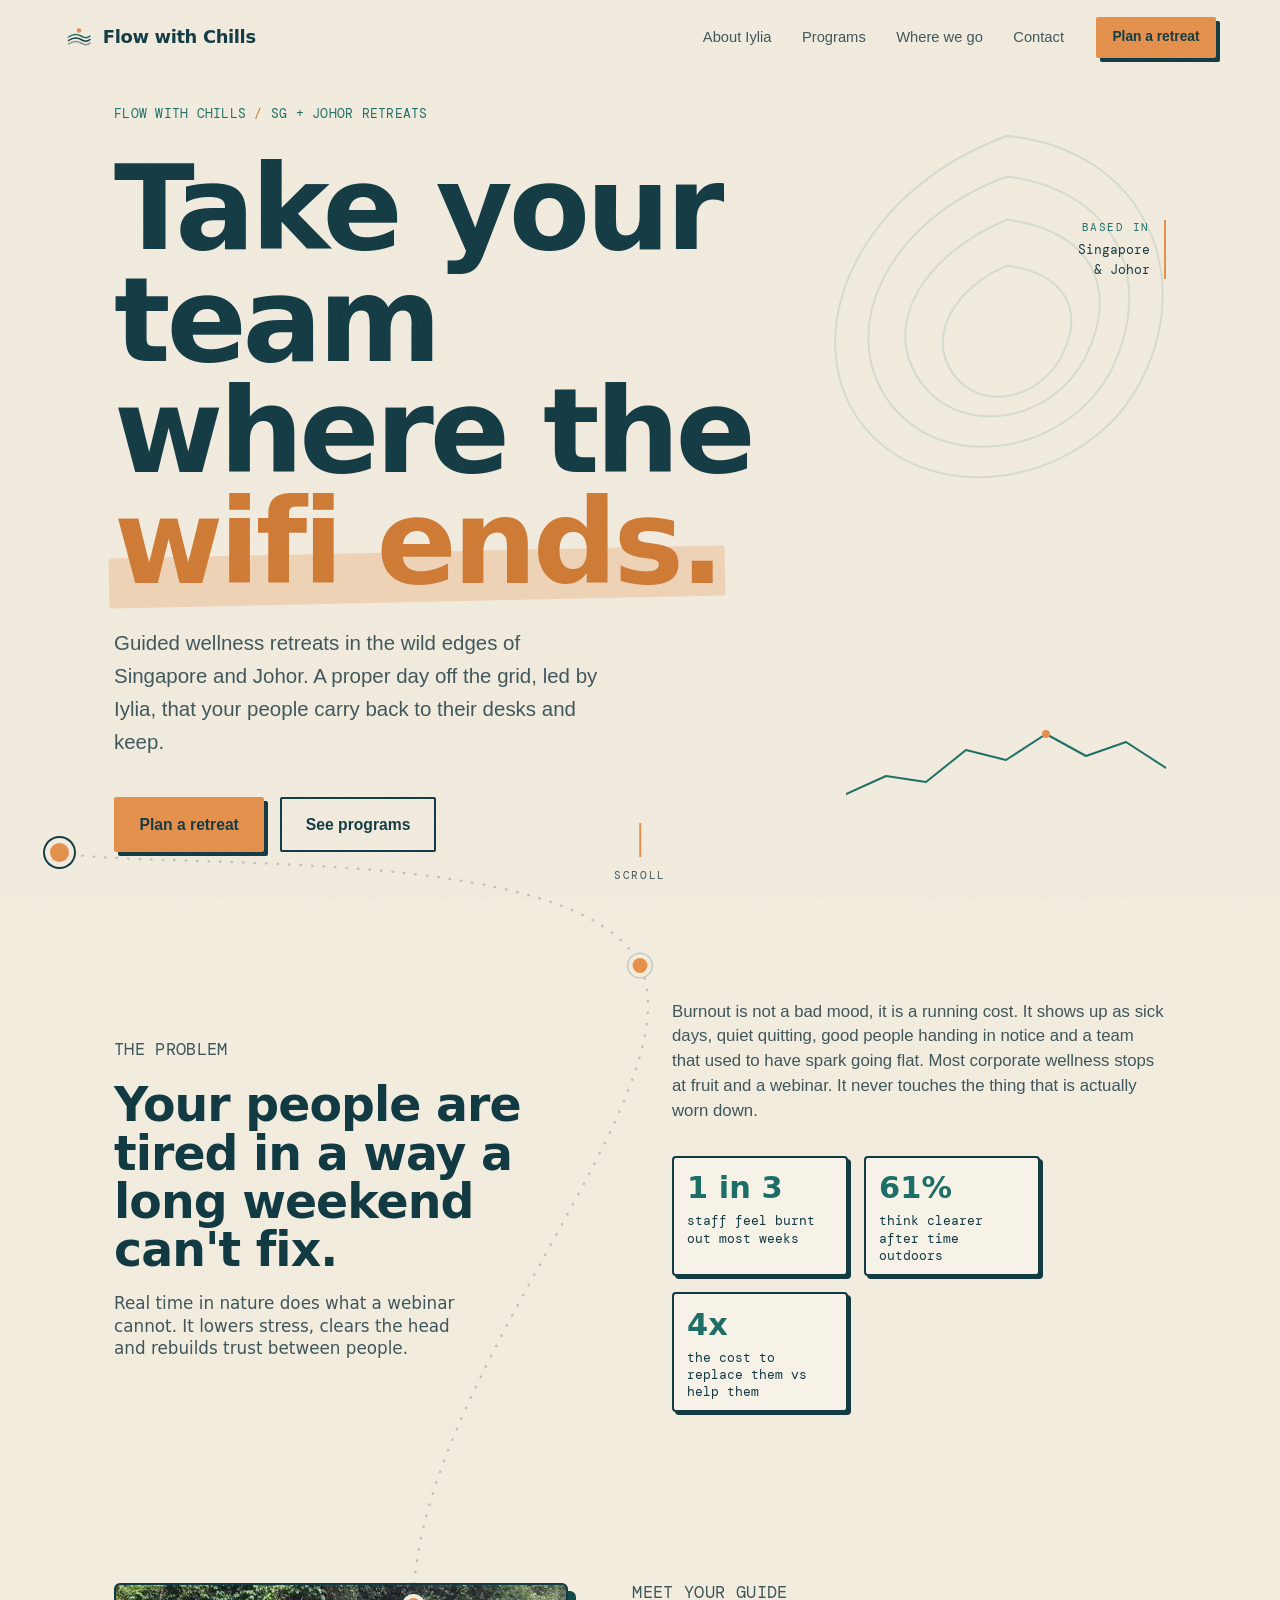
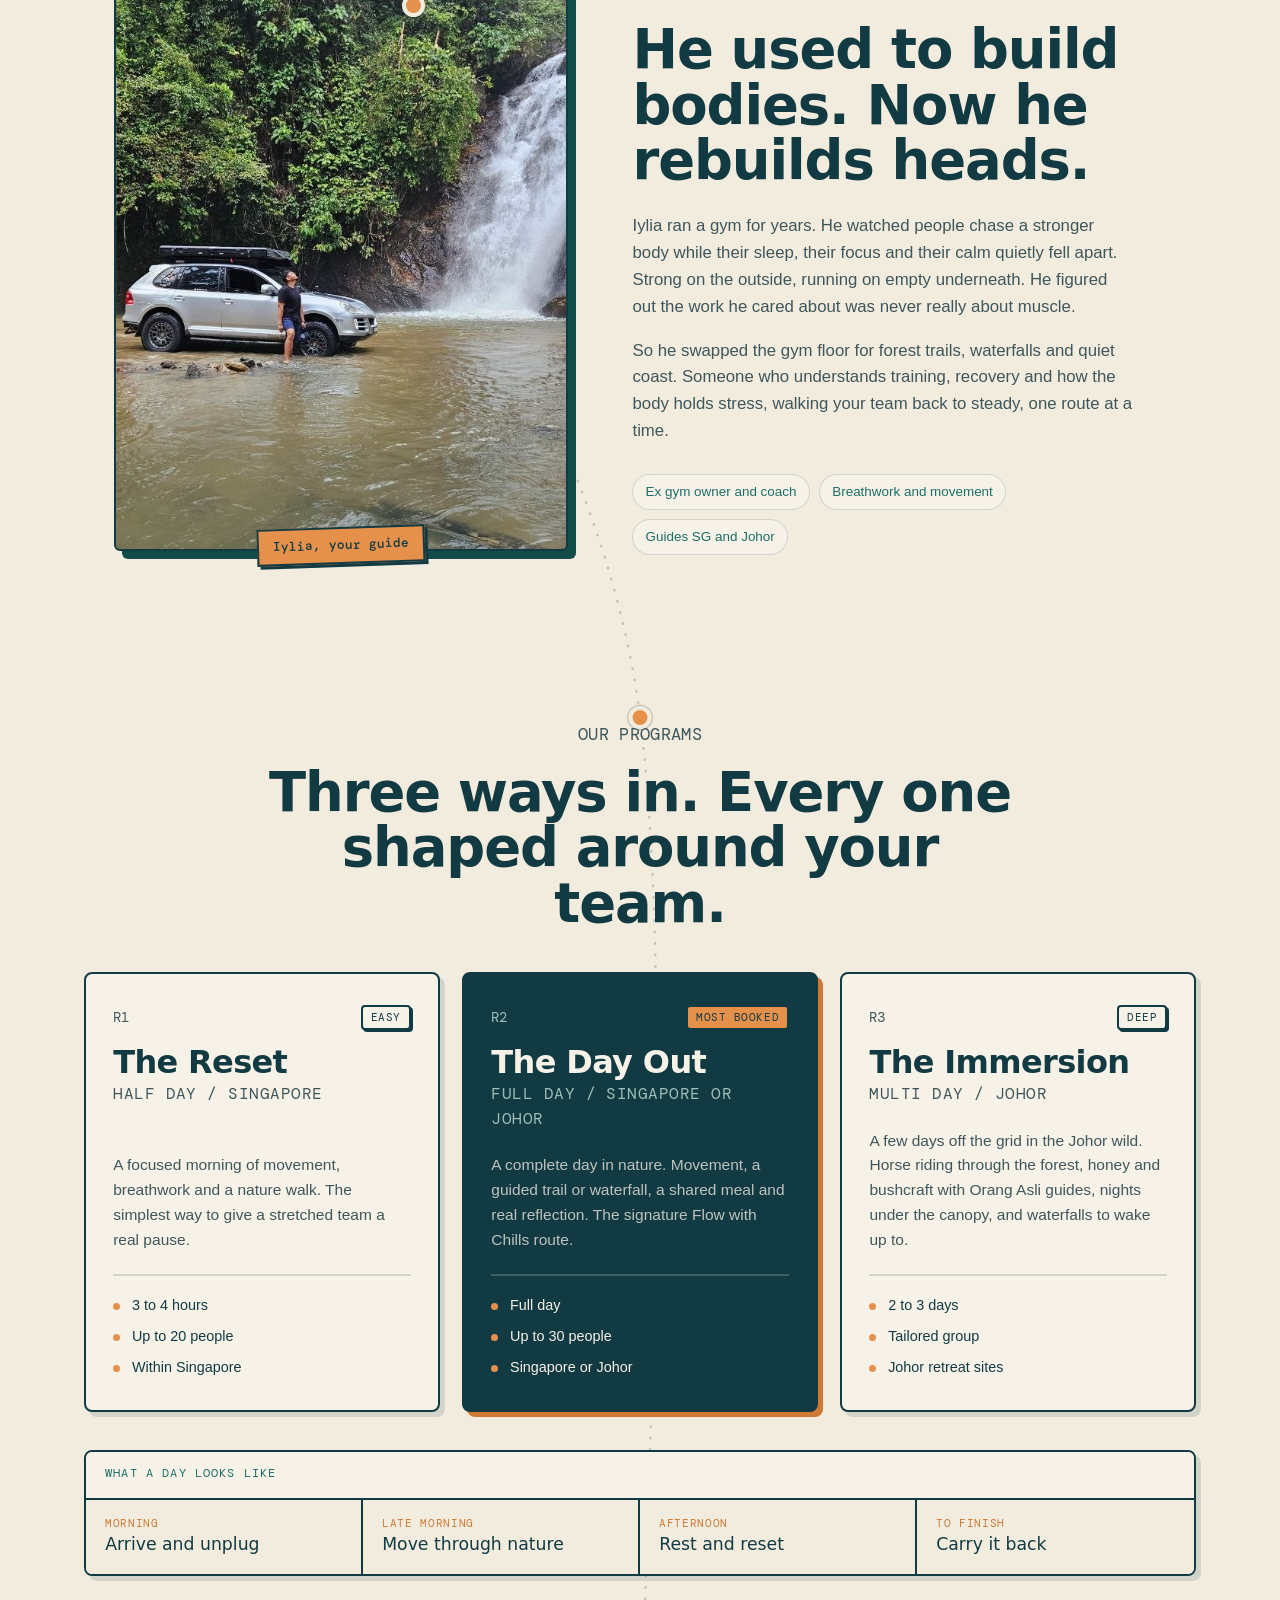
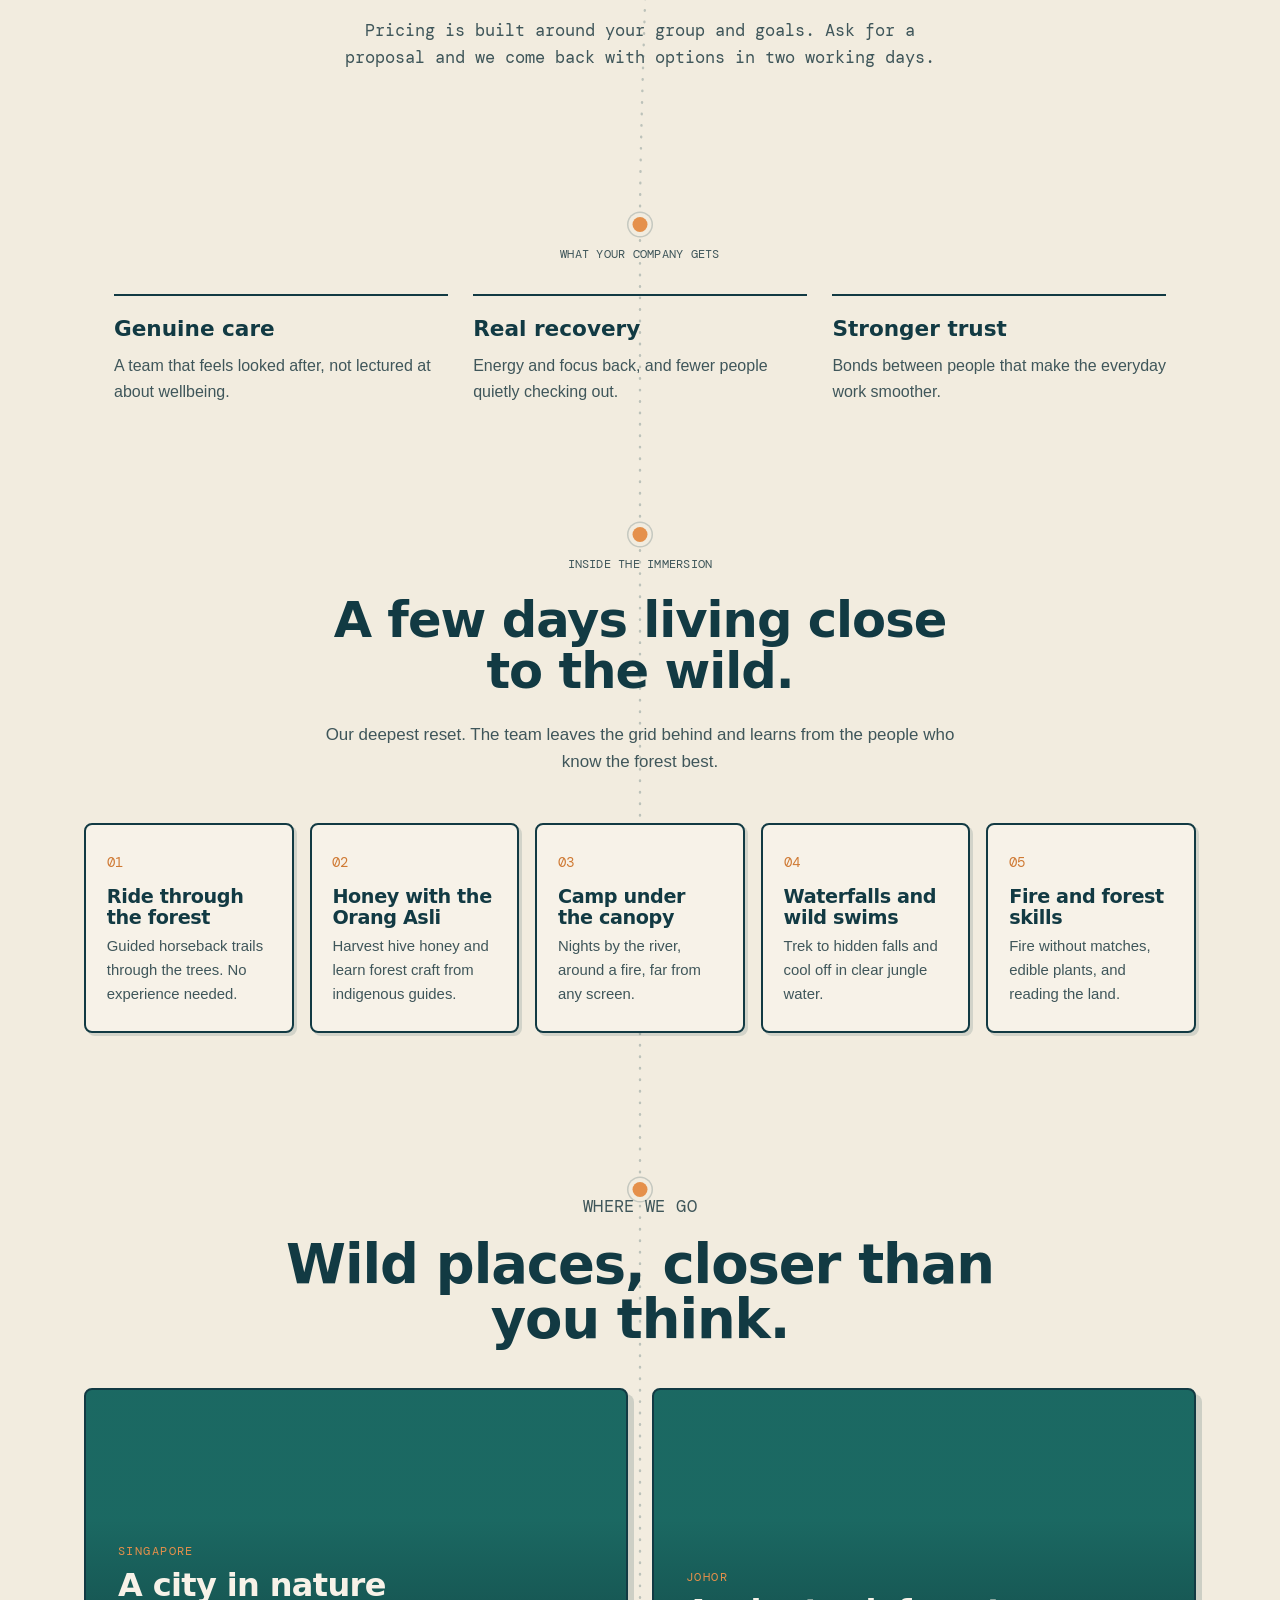
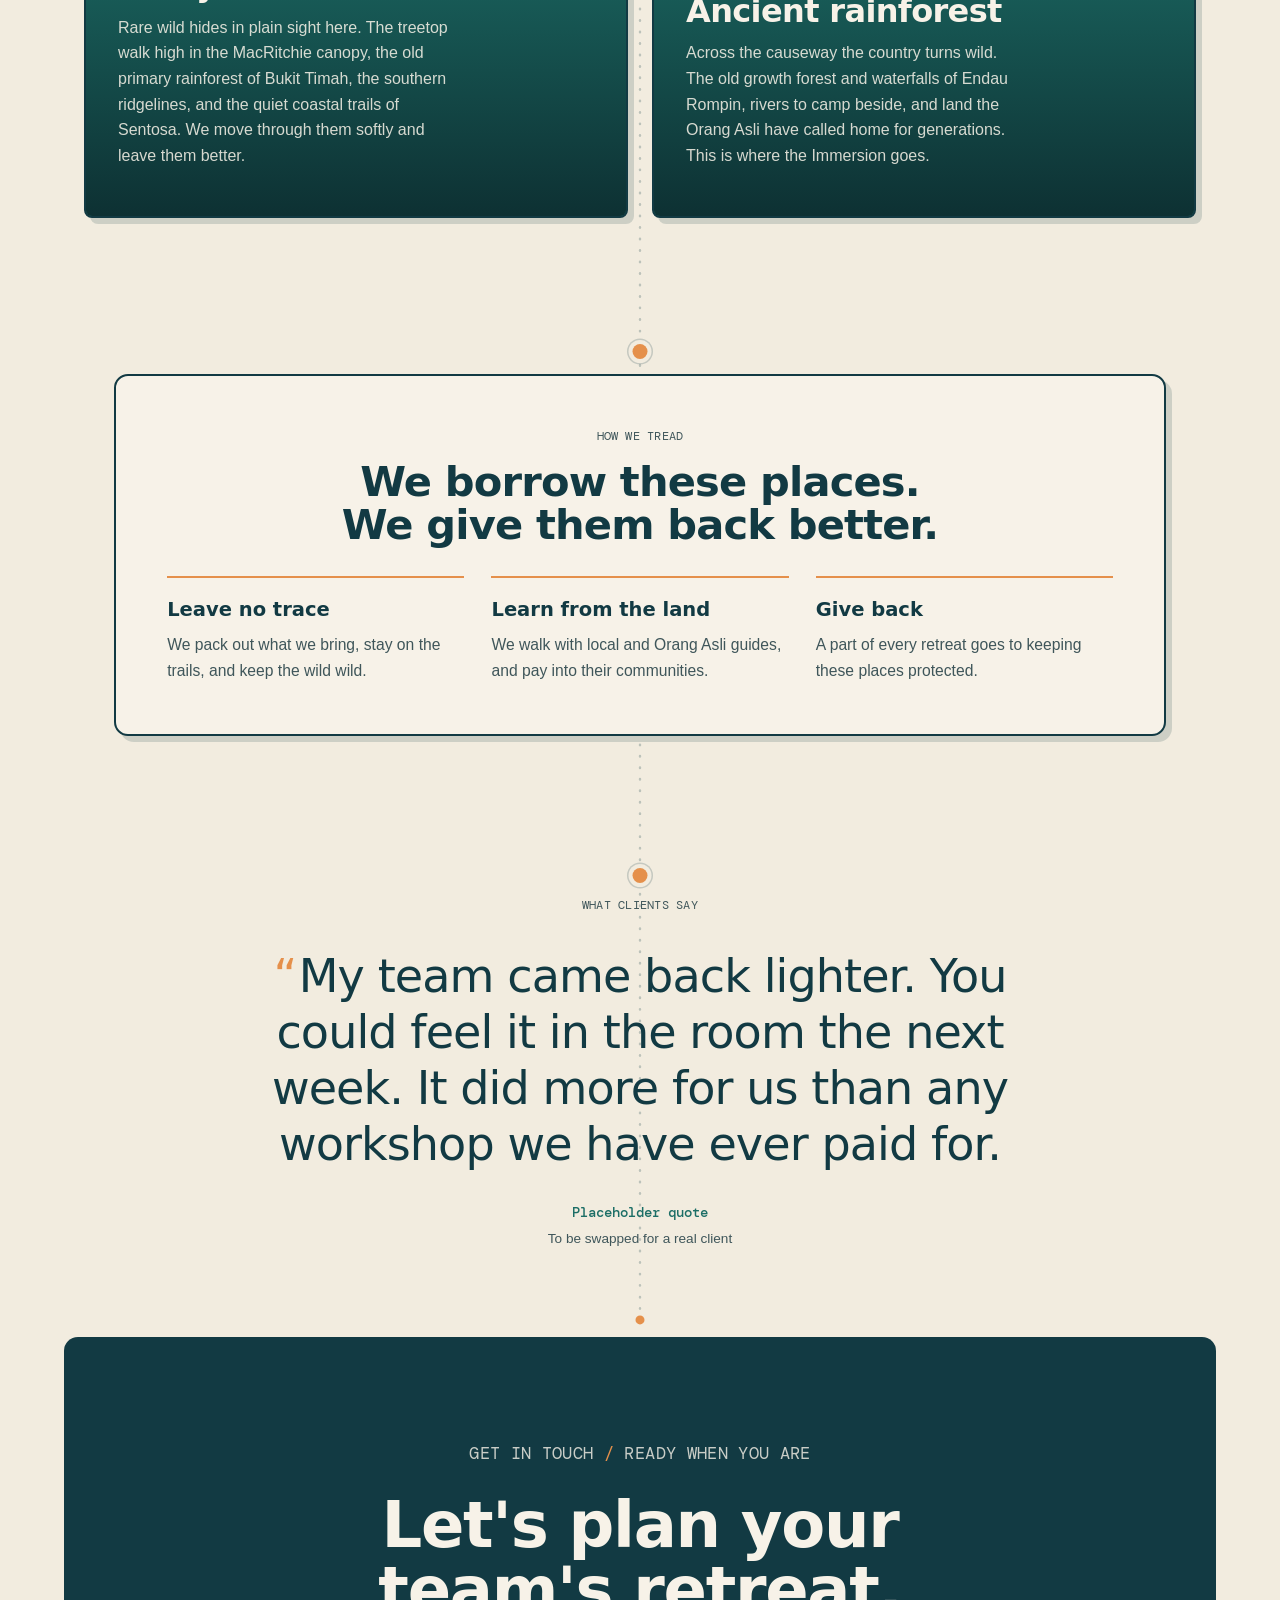
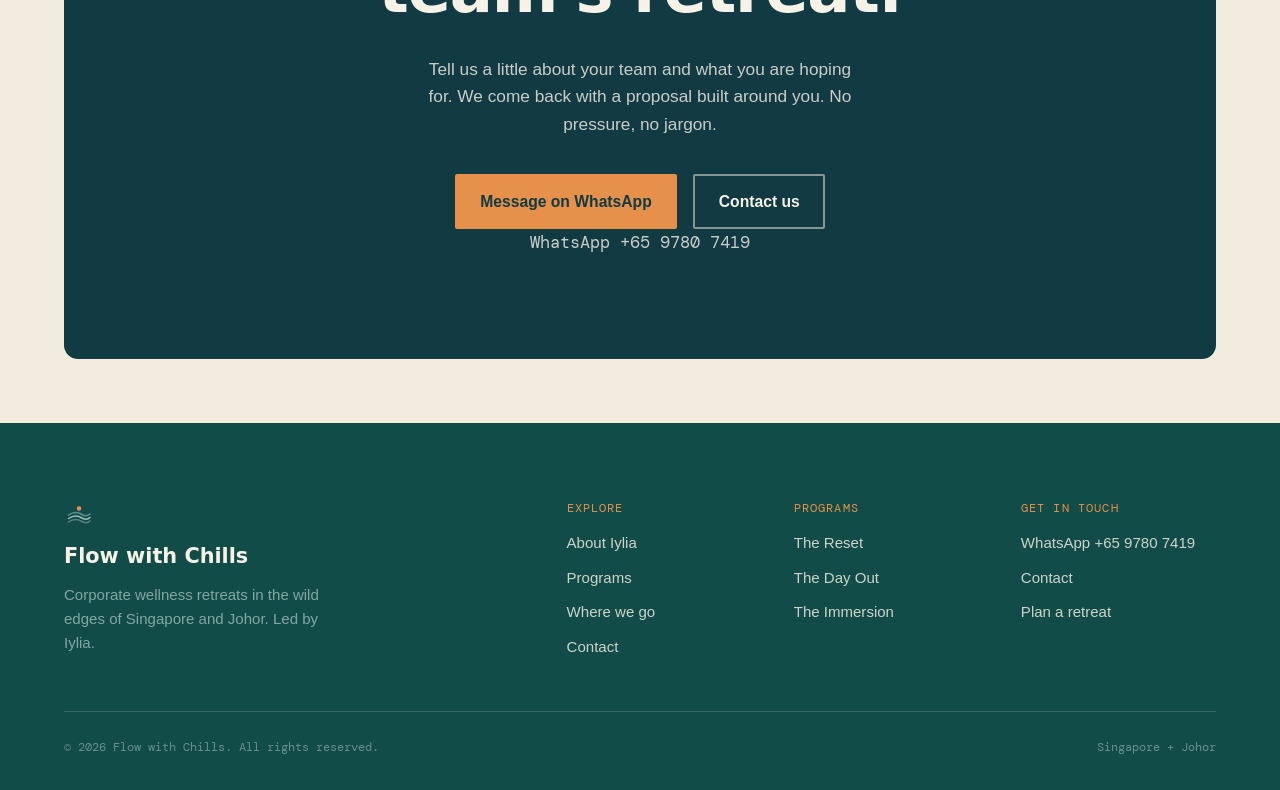
==== commit 27e40541: "Add real subpages: About, Programs, Where we go, Contact - Four full pages on the shared design syst" ====
--- a/index.html
+++ b/index.html
@@ -42,12 +42,12 @@
     <span>Flow with Chills</span>
   </a>
   <nav class="nav__links" aria-label="Primary">
-    <a href="#guide">About Iylia</a>
-    <a href="#routes">Programs</a>
-    <a href="#terrain">Where we go</a>
-    <a href="#basecamp">Contact</a>
+    <a href="about.html">About Iylia</a>
+    <a href="programs.html">Programs</a>
+    <a href="locations.html">Where we go</a>
+    <a href="contact.html">Contact</a>
   </nav>
-  <a href="#basecamp" class="btn btn--solid btn--sm">Plan a retreat</a>
+  <a href="contact.html" class="btn btn--solid btn--sm">Plan a retreat</a>
   <button class="nav__toggle" id="navToggle" aria-label="Menu"><span></span><span></span></button>
 </header>
 
@@ -68,8 +68,8 @@
     <h1 class="trailhead__title reveal">Take your team<br>where the<br><span class="hl">wifi ends.</span></h1>
     <p class="trailhead__lead reveal">Guided wellness retreats in the wild edges of Singapore and Johor. A proper day off the grid, led by Iylia, that your people carry back to their desks and keep.</p>
     <div class="trailhead__cta reveal">
-      <a class="btn btn--solid" href="#basecamp">Plan a retreat</a>
-      <a class="btn btn--line" href="#routes">See programs</a>
+      <a class="btn btn--solid" href="contact.html">Plan a retreat</a>
+      <a class="btn btn--line" href="programs.html">See programs</a>
     </div>
   </div>
   <div class="coord reveal">
@@ -243,10 +243,10 @@
     <h2>Let's plan your<br>team's retreat.</h2>
     <p>Tell us a little about your team and what you are hoping for. We come back with a proposal built around you. No pressure, no jargon.</p>
     <div class="basecamp__cta">
-      <a class="btn btn--solid" href="mailto:hello@flowwithchills.com?subject=Retreat%20proposal%20enquiry">Request a proposal</a>
-      <a class="btn btn--line-light" href="https://wa.me/6500000000">Message on WhatsApp</a>
-    </div>
-    <p class="basecamp__mail">hello@flowwithchills.com</p>
+      <a class="btn btn--solid" href="https://wa.me/6597807419">Message on WhatsApp</a>
+      <a class="btn btn--line-light" href="contact.html">Contact us</a>
+    </div>
+    <p class="basecamp__mail">WhatsApp +65 9780 7419</p>
   </div>
 </section>
 
@@ -267,9 +267,9 @@
       <p>Corporate wellness retreats in the wild edges of Singapore and Johor. Led by Iylia.</p>
     </div>
     <nav class="footer__nav" aria-label="Footer">
-      <div><span class="footer__h">Explore</span><a href="#guide">About Iylia</a><a href="#routes">Programs</a><a href="#terrain">Where we go</a><a href="#basecamp">Contact</a></div>
-      <div><span class="footer__h">Programs</span><a href="#routes">The Reset</a><a href="#routes">The Day Out</a><a href="#routes">The Immersion</a></div>
-      <div><span class="footer__h">Get in touch</span><a href="mailto:hello@flowwithchills.com">hello@flowwithchills.com</a><a href="https://wa.me/6500000000">WhatsApp</a><a href="#basecamp">Request a proposal</a></div>
+      <div><span class="footer__h">Explore</span><a href="about.html">About Iylia</a><a href="programs.html">Programs</a><a href="locations.html">Where we go</a><a href="contact.html">Contact</a></div>
+      <div><span class="footer__h">Programs</span><a href="programs.html">The Reset</a><a href="programs.html">The Day Out</a><a href="programs.html">The Immersion</a></div>
+      <div><span class="footer__h">Get in touch</span><a href="https://wa.me/6597807419">WhatsApp +65 9780 7419</a><a href="contact.html">Contact</a><a href="contact.html">Plan a retreat</a></div>
     </nav>
   </div>
   <div class="footer__base">
--- a/css/style.css
+++ b/css/style.css
@@ -279,6 +279,83 @@
 .footer__nav a{display:block;color:rgba(247,242,232,.82);font-size:.94rem;margin-bottom:.7em}
 .footer__nav a:hover{color:var(--apricot)}
 .footer__base{max-width:var(--wrap);margin:1.6rem auto 0;display:flex;justify-content:space-between;flex-wrap:wrap;gap:1rem;font-family:var(--mono);font-size:.78rem;color:rgba(159,190,185,.6)}
+
+/* =========================== SUBPAGES =========================== */
+.nav__links a.here{color:var(--ink)}
+.nav__links a.here::after{width:100%}
+
+.subhero{position:relative;z-index:2;max-width:var(--wrap);margin:0 auto;padding:clamp(7rem,12vw,9.5rem) var(--gutter) 0}
+.subhero .legkick{margin-bottom:1.3rem}
+.subhero h1{font-family:var(--display);font-weight:600;font-size:clamp(2.6rem,7vw,5.4rem);line-height:.98;letter-spacing:-.03em;max-width:15ch}
+.subhero h1 .hl{color:var(--apricot-deep)}
+.subhero__lead{margin-top:1.5rem;max-width:54ch;font-size:clamp(1.08rem,1.6vw,1.3rem);color:var(--ink-2)}
+.subhero__rule{height:2px;background:var(--ink);max-width:var(--wrap);margin:clamp(2rem,4vw,3.2rem) auto 0}
+
+.subsection{position:relative;z-index:2;max-width:var(--wrap);margin:0 auto;padding:clamp(44px,6vw,80px) var(--gutter)}
+.subsection--tint{background:var(--cream)}
+.subsection__wide{max-width:1240px}
+
+/* program detail blocks */
+.pdetail{display:grid;grid-template-columns:1fr 1.12fr;gap:clamp(2rem,5vw,4.6rem);align-items:start;
+  max-width:var(--wrap);margin:0 auto;padding:clamp(2.6rem,5vw,4rem) 0;border-top:2px solid var(--line)}
+.pdetail:first-of-type{border-top:none;padding-top:0}
+.pdetail__no{font-family:var(--mono);color:var(--apricot-deep);font-size:.9rem}
+.pdetail h2{font-size:clamp(2rem,4vw,3.1rem);margin:.15em 0 .12em}
+.pdetail__meta{font-family:var(--mono);font-size:.82rem;text-transform:uppercase;letter-spacing:.04em;color:var(--teal);margin-bottom:1.1em}
+.pdetail__lead{color:var(--ink-2);font-size:1.06rem;margin-bottom:1.4em}
+.pdetail__label{font-family:var(--mono);font-size:.72rem;text-transform:uppercase;letter-spacing:.1em;color:var(--ink-2);margin-bottom:1rem}
+
+.flow{list-style:none;counter-reset:f}
+.flow li{position:relative;padding:0 0 1.15rem 2.5rem;border-left:2px solid var(--line);margin-left:.6rem}
+.flow li::before{counter-increment:f;content:counter(f);position:absolute;left:-14px;top:-3px;width:27px;height:27px;border-radius:50%;
+  background:var(--apricot);border:2px solid var(--ink);display:flex;align-items:center;justify-content:center;font-family:var(--mono);font-size:.74rem;color:var(--ink)}
+.flow li:last-child{border-left-color:transparent;padding-bottom:0}
+.flow b{display:block;font-family:var(--display);font-weight:500;font-size:1.14rem;margin-bottom:.15em}
+.flow span{color:var(--ink-2);font-size:.95rem}
+
+.incl{list-style:none;display:flex;flex-wrap:wrap;gap:.6rem;margin-top:1.3rem}
+.incl li{border:1.5px solid var(--line);background:var(--cream);padding:.5em .95em;border-radius:100px;font-size:.86rem;font-weight:500;color:var(--teal)}
+
+/* about */
+.aboutgrid{display:grid;grid-template-columns:.82fr 1.18fr;gap:clamp(2rem,5vw,4.6rem);align-items:start;max-width:var(--wrap);margin:0 auto}
+.aboutgrid .photo{aspect-ratio:4/5;border:2.5px solid var(--ink);border-radius:6px;box-shadow:8px 8px 0 var(--teal-deep);
+  background:linear-gradient(180deg,rgba(18,58,67,0) 55%,rgba(18,58,67,.3)),url("../assets/iylia.jpg") center 46%/cover,var(--teal);position:sticky;top:96px}
+.prose{max-width:62ch}
+.prose p{color:var(--ink);font-size:1.08rem;margin-bottom:1.15em}
+.prose p.muted{color:var(--ink-2)}
+.prose h2{font-family:var(--display);font-weight:600;font-size:clamp(1.5rem,3vw,2.1rem);margin:1.6em 0 .5em;letter-spacing:-.02em}
+.prose h2:first-child{margin-top:0}
+
+/* locations list */
+.places{max-width:var(--wrap);margin:0 auto}
+.place{display:grid;grid-template-columns:9rem 1fr;gap:1.6rem;padding:1.5rem 0;border-top:2px solid var(--line);align-items:start}
+.place:first-child{border-top:none}
+.place__k{font-family:var(--mono);font-size:.78rem;text-transform:uppercase;letter-spacing:.06em;color:var(--apricot-deep);padding-top:.4em}
+.place h3{font-size:1.5rem;margin-bottom:.2em}
+.place p{color:var(--ink-2);font-size:1rem;max-width:60ch}
+
+/* contact */
+.contactcard{max-width:660px;margin:0 auto;text-align:center}
+.contactcard h1{font-family:var(--display);font-weight:600;font-size:clamp(2.4rem,6vw,4.2rem);line-height:1;letter-spacing:-.03em;margin-bottom:.5em}
+.contactcard p.lead{color:var(--ink-2);font-size:1.14rem;max-width:46ch;margin:0 auto 2rem}
+.wa{display:inline-flex;align-items:center;gap:.7em;background:#25D366;color:#0b3d24;font-family:var(--body);font-weight:700;font-size:1.12rem;
+  padding:1em 1.7em;border-radius:4px;border:2px solid var(--ink);box-shadow:5px 5px 0 var(--ink);transition:transform .25s var(--ease),box-shadow .25s var(--ease)}
+.wa:hover{transform:translate(-2px,-2px);box-shadow:7px 7px 0 var(--ink)}
+.wa svg{width:24px;height:24px;flex:none}
+.contactcard .num{margin-top:1.3rem;font-family:var(--mono);font-size:1.05rem;color:var(--ink)}
+.contactmeta{display:flex;flex-wrap:wrap;justify-content:center;gap:1.6rem 2.4rem;margin-top:2.6rem;padding-top:2.2rem;border-top:2px solid var(--line)}
+.contactmeta div{text-align:center}
+.contactmeta b{display:block;font-family:var(--mono);font-size:.72rem;text-transform:uppercase;letter-spacing:.1em;color:var(--teal);margin-bottom:.4em}
+.contactmeta span{color:var(--ink-2);font-size:.98rem}
+
+@media(max-width:820px){
+  .pdetail{grid-template-columns:1fr;gap:1.6rem}
+  .aboutgrid{grid-template-columns:1fr;gap:1.8rem}
+  .aboutgrid .photo{position:static;aspect-ratio:16/10;max-width:480px}
+  .place{grid-template-columns:1fr;gap:.4rem}
+  .place__k{padding-top:0}
+  .subhero{padding-top:6rem}
+}
 
 /* reveal */
 .reveal{opacity:0;transform:translateY(24px);transition:opacity .7s var(--ease),transform .7s var(--ease)}
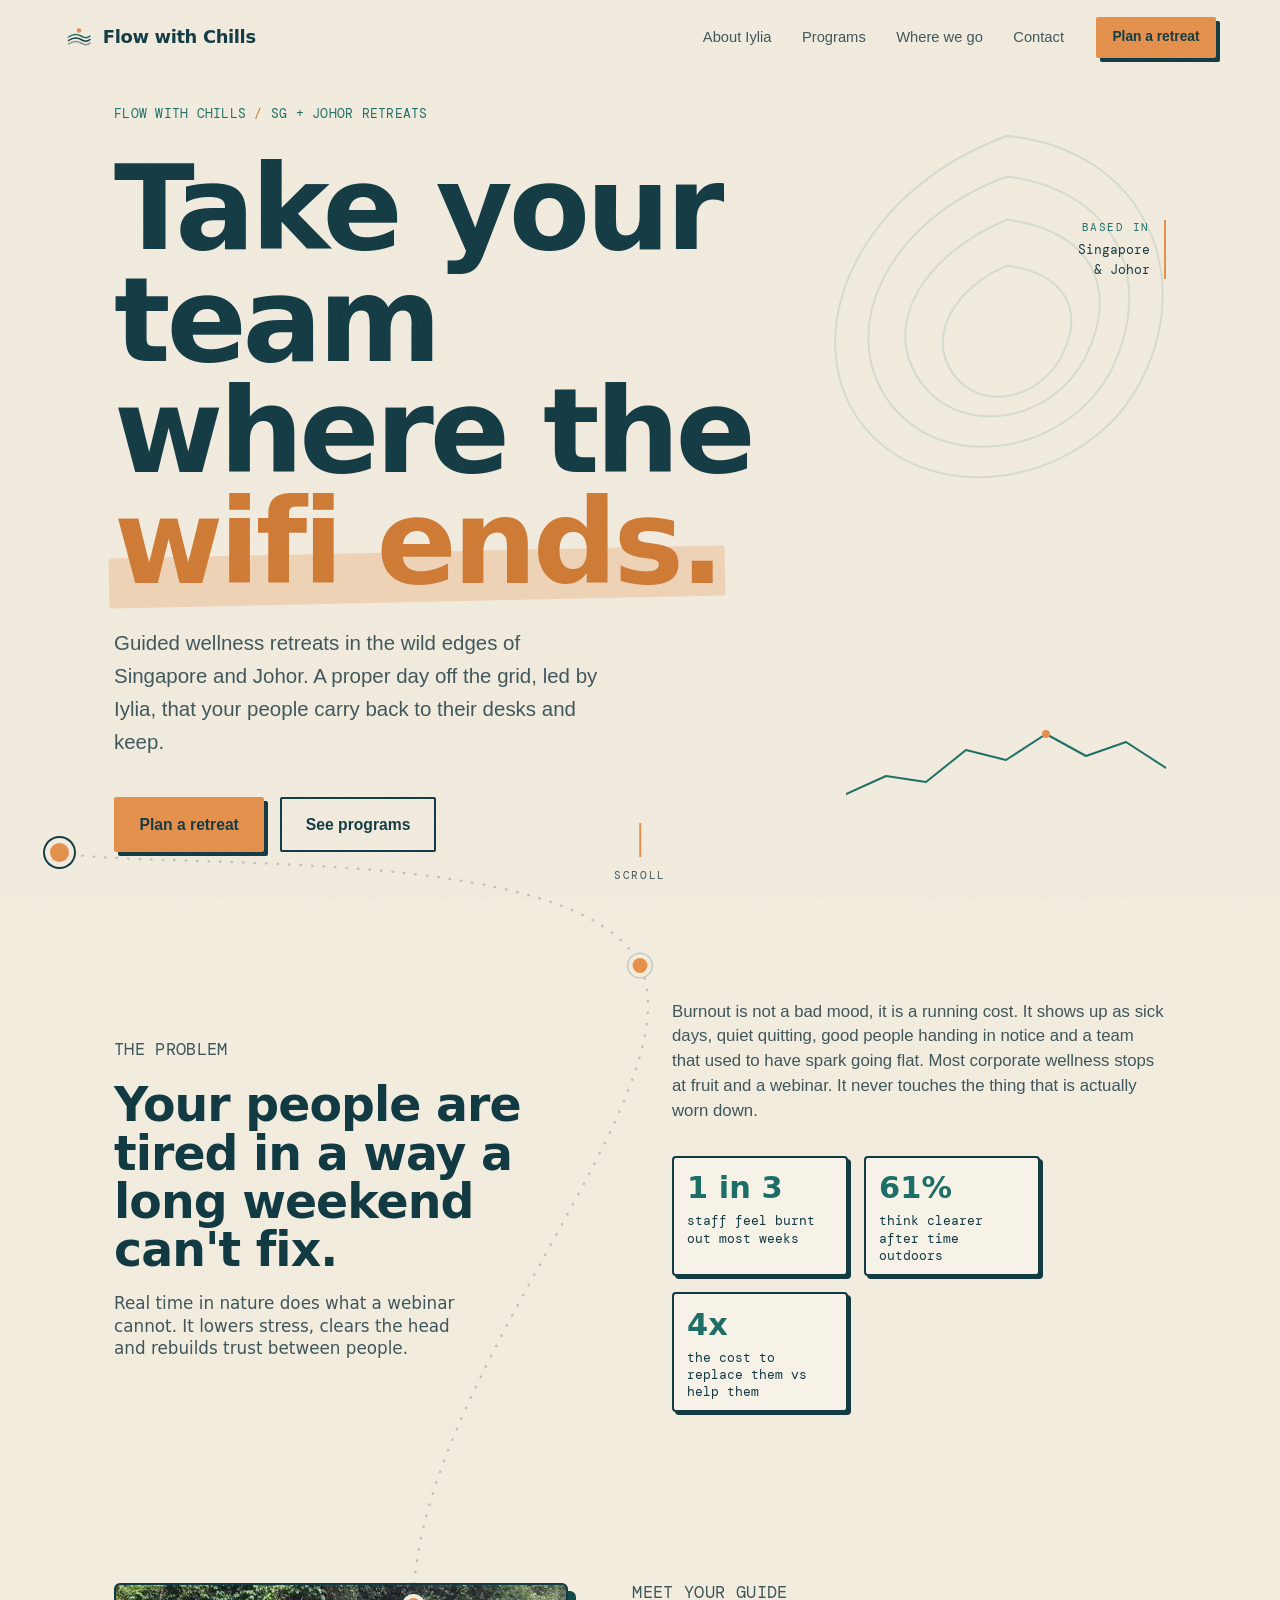
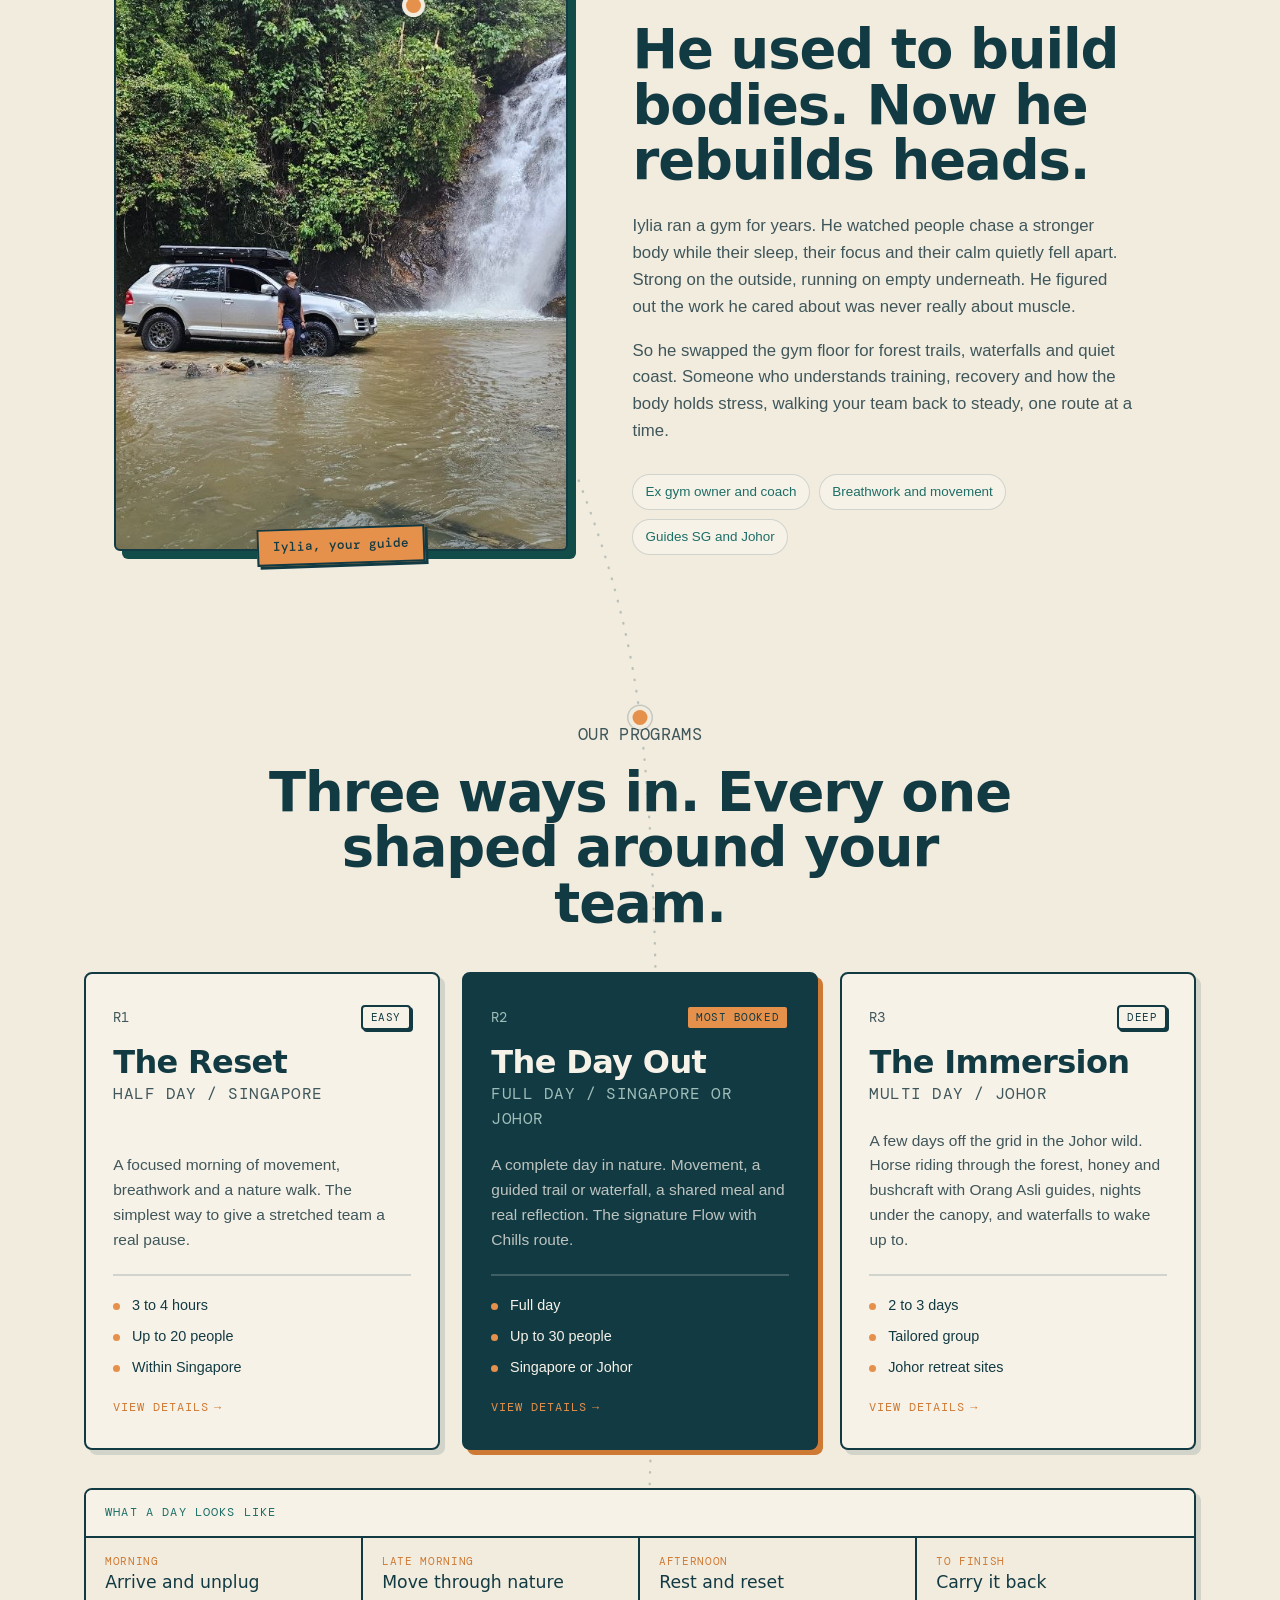
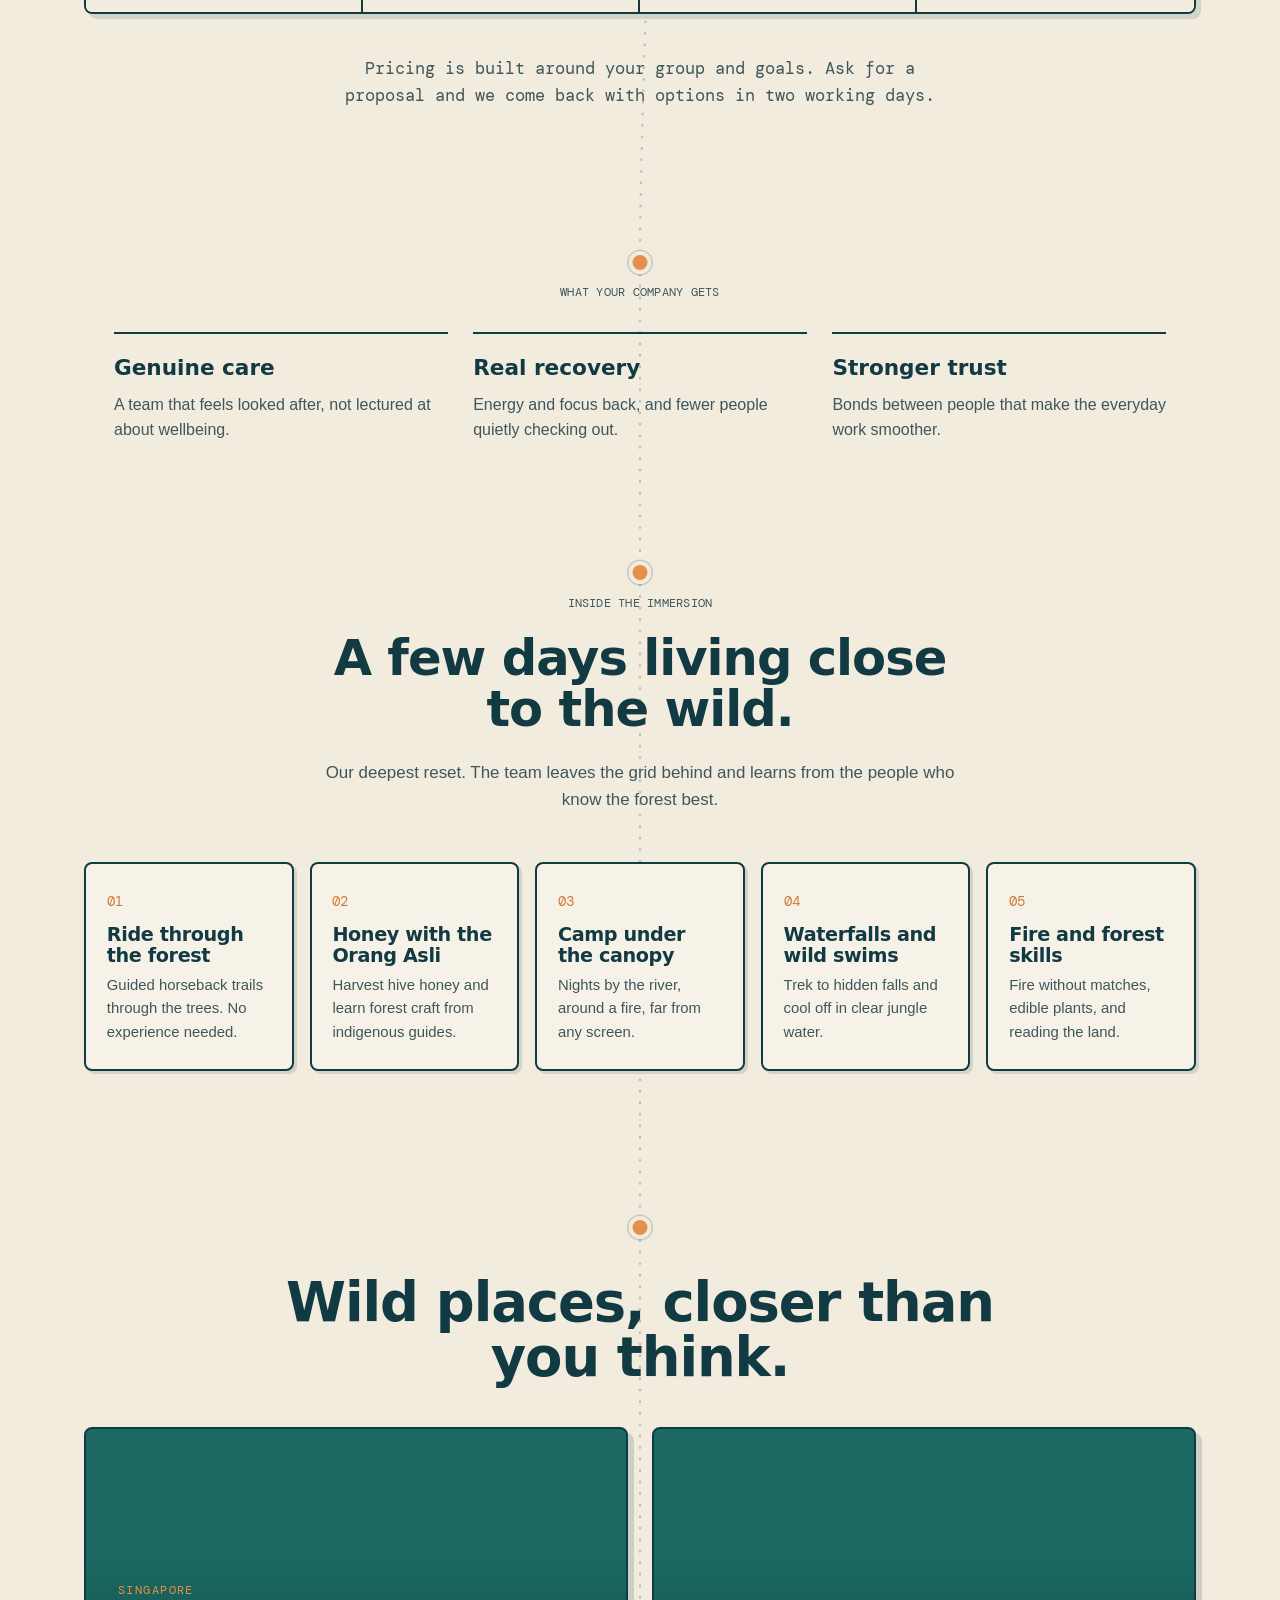
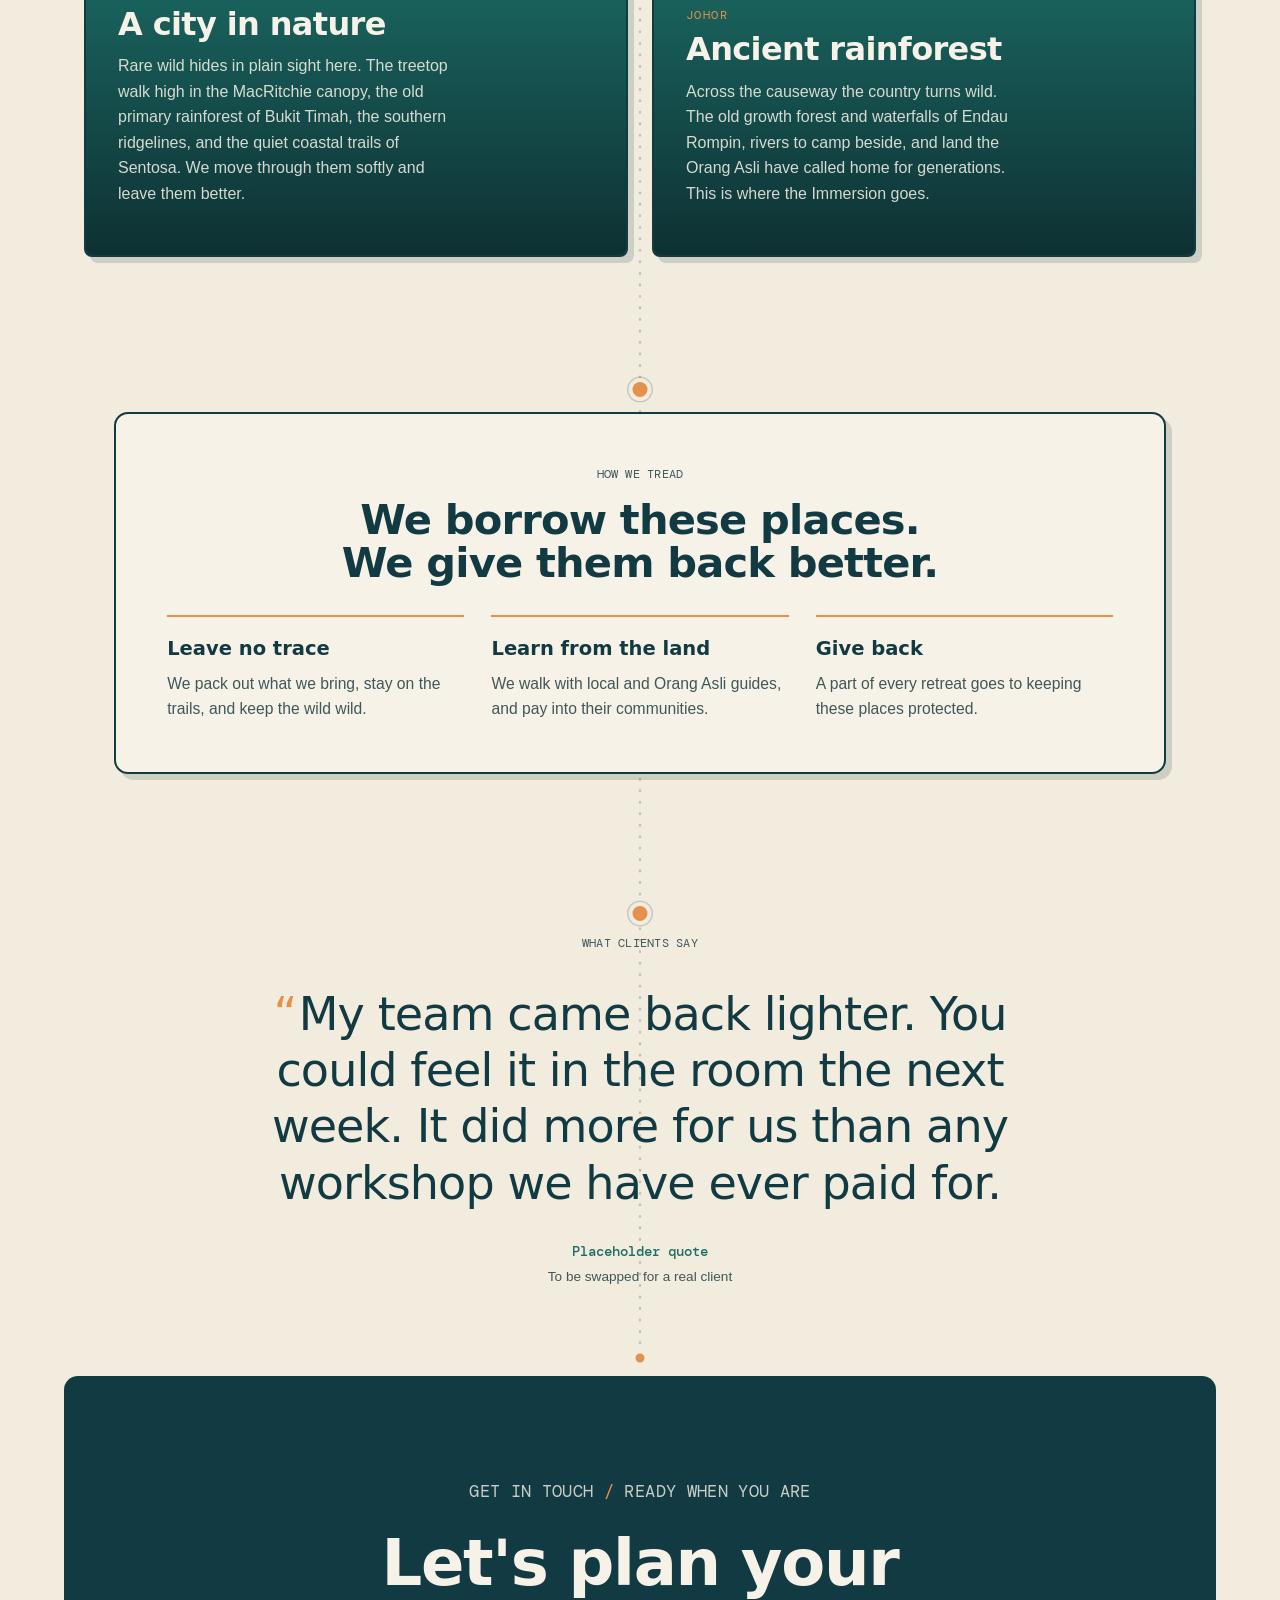
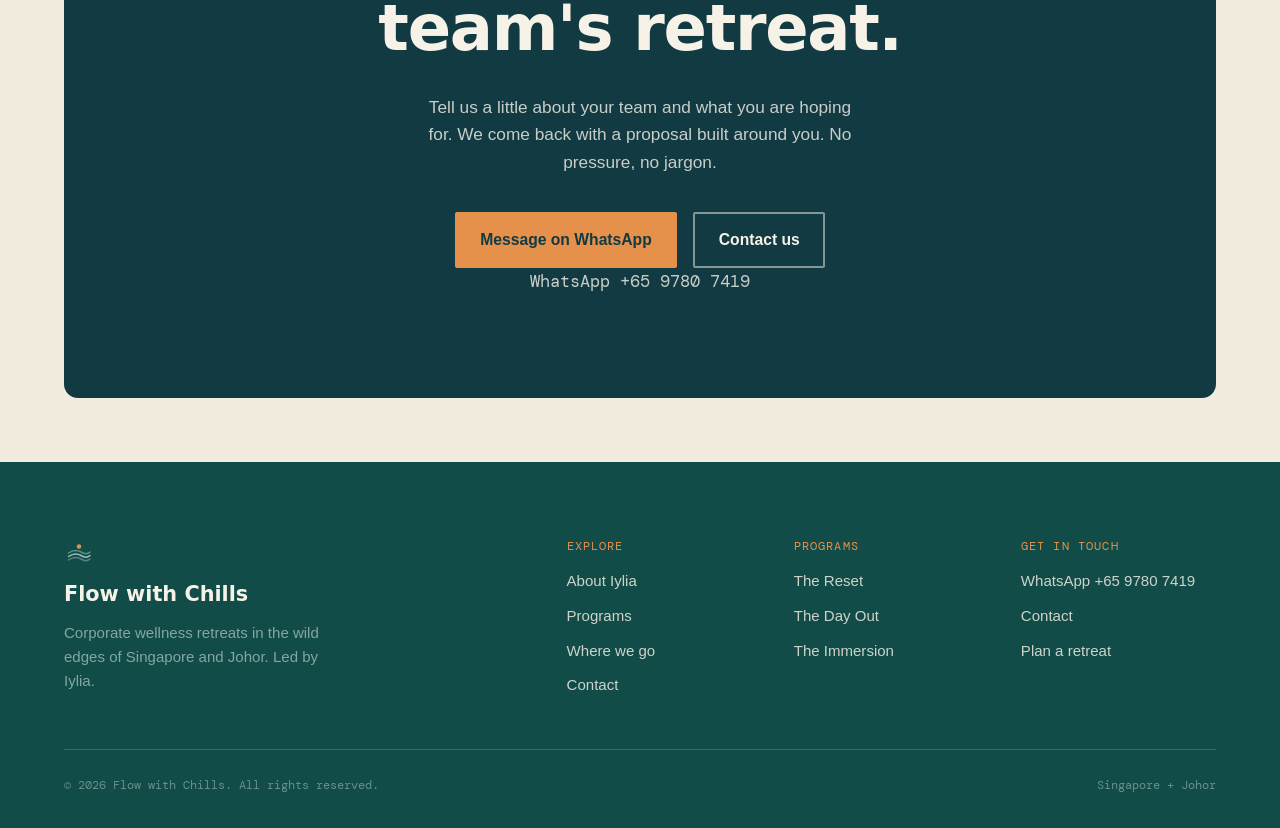
==== commit 1a02c6ab: "Fix dead hover cards + full interaction audit - Home program cards are now links to programs.html#re" ====
--- a/index.html
+++ b/index.html
@@ -132,27 +132,30 @@
     <h2 class="reveal">Three ways in. Every one shaped around your team.</h2>
   </div>
   <div class="routecards">
-    <article class="routecard reveal">
+    <a class="routecard reveal" href="programs.html#reset">
       <div class="routecard__top"><span class="routecard__no">R1</span><span class="sign sign--sm">Easy</span></div>
       <h3>The Reset</h3>
       <p class="routecard__meta">Half day <em>/</em> Singapore</p>
       <p>A focused morning of movement, breathwork and a nature walk. The simplest way to give a stretched team a real pause.</p>
       <ul><li>3 to 4 hours</li><li>Up to 20 people</li><li>Within Singapore</li></ul>
-    </article>
-    <article class="routecard routecard--feature reveal">
+      <span class="routecard__go">View details</span>
+    </a>
+    <a class="routecard routecard--feature reveal" href="programs.html#day-out">
       <div class="routecard__top"><span class="routecard__no">R2</span><span class="sign sign--sm sign--hot">Most booked</span></div>
       <h3>The Day Out</h3>
       <p class="routecard__meta">Full day <em>/</em> Singapore or Johor</p>
       <p>A complete day in nature. Movement, a guided trail or waterfall, a shared meal and real reflection. The signature Flow with Chills route.</p>
       <ul><li>Full day</li><li>Up to 30 people</li><li>Singapore or Johor</li></ul>
-    </article>
-    <article class="routecard reveal">
+      <span class="routecard__go">View details</span>
+    </a>
+    <a class="routecard reveal" href="programs.html#immersion">
       <div class="routecard__top"><span class="routecard__no">R3</span><span class="sign sign--sm">Deep</span></div>
       <h3>The Immersion</h3>
       <p class="routecard__meta">Multi day <em>/</em> Johor</p>
       <p>A few days off the grid in the Johor wild. Horse riding through the forest, honey and bushcraft with Orang Asli guides, nights under the canopy, and waterfalls to wake up to.</p>
       <ul><li>2 to 3 days</li><li>Tailored group</li><li>Johor retreat sites</li></ul>
-    </article>
+      <span class="routecard__go">View details</span>
+    </a>
   </div>
   <div class="daystrip reveal">
     <span class="daystrip__label">What a day looks like</span>
@@ -202,12 +205,12 @@
     <h2 class="reveal">Wild places, closer than you think.</h2>
   </div>
   <div class="terrain__grid">
-    <article class="terr terr--sg reveal">
+    <a class="terr terr--sg reveal" href="locations.html">
       <div class="terr__body"><span class="terr__tag">Singapore</span><h3>A city in nature</h3><p>Rare wild hides in plain sight here. The treetop walk high in the MacRitchie canopy, the old primary rainforest of Bukit Timah, the southern ridgelines, and the quiet coastal trails of Sentosa. We move through them softly and leave them better.</p></div>
-    </article>
-    <article class="terr terr--jh reveal">
+    </a>
+    <a class="terr terr--jh reveal" href="locations.html">
       <div class="terr__body"><span class="terr__tag">Johor</span><h3>Ancient rainforest</h3><p>Across the causeway the country turns wild. The old growth forest and waterfalls of Endau Rompin, rivers to camp beside, and land the Orang Asli have called home for generations. This is where the Immersion goes.</p></div>
-    </article>
+    </a>
   </div>
 </section>
 
--- a/css/style.css
+++ b/css/style.css
@@ -188,6 +188,18 @@
 .routecard--feature li{color:var(--cream)}
 .routecard--feature ul{border-color:rgba(247,242,232,.2)}
 .routes__note{text-align:center;max-width:60ch;margin:2.6rem auto 0;font-family:var(--mono);font-size:.9rem;color:var(--ink-2)}
+.routecard__go{margin-top:1.2rem;font-family:var(--mono);font-size:.74rem;text-transform:uppercase;letter-spacing:.08em;color:var(--apricot-deep);display:inline-flex;align-items:center;gap:.45em;transition:gap .25s var(--ease)}
+.routecard__go::after{content:"\2192"}
+.routecard:hover .routecard__go{gap:.75em}
+.routecard--feature .routecard__go{color:var(--apricot)}
+
+/* clickable location cards */
+a.terr{cursor:pointer}
+a.terr:hover{transform:translate(-3px,-3px);box-shadow:9px 9px 0 var(--teal-deep)}
+.terr{transition:transform .3s var(--ease),box-shadow .3s var(--ease)}
+
+/* anchor offset under the fixed nav */
+[id]{scroll-margin-top:92px}
 
 /* folded "why nature" line inside the problem */
 .whyline{margin-top:1.7rem;font-family:var(--display);font-weight:500;font-size:clamp(1.15rem,1.9vw,1.5rem);line-height:1.34;color:var(--teal-deep);max-width:30ch}
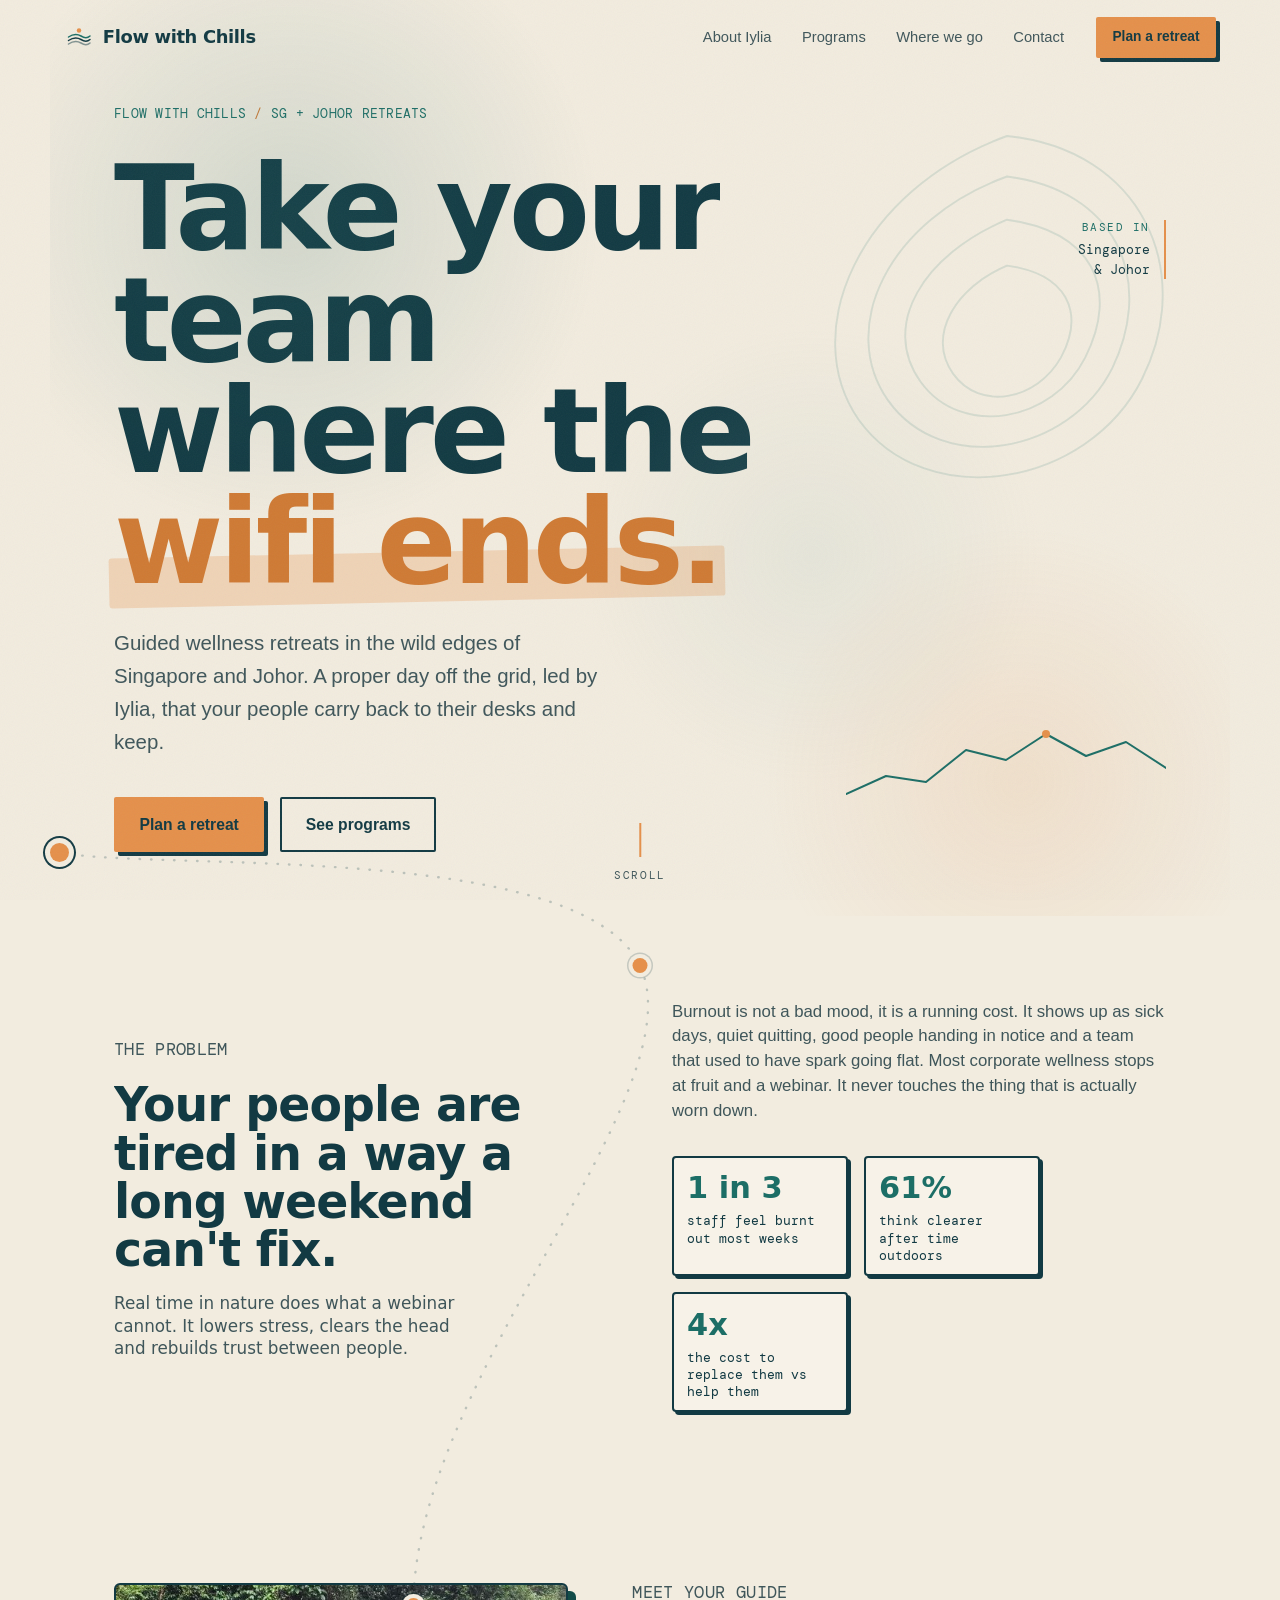
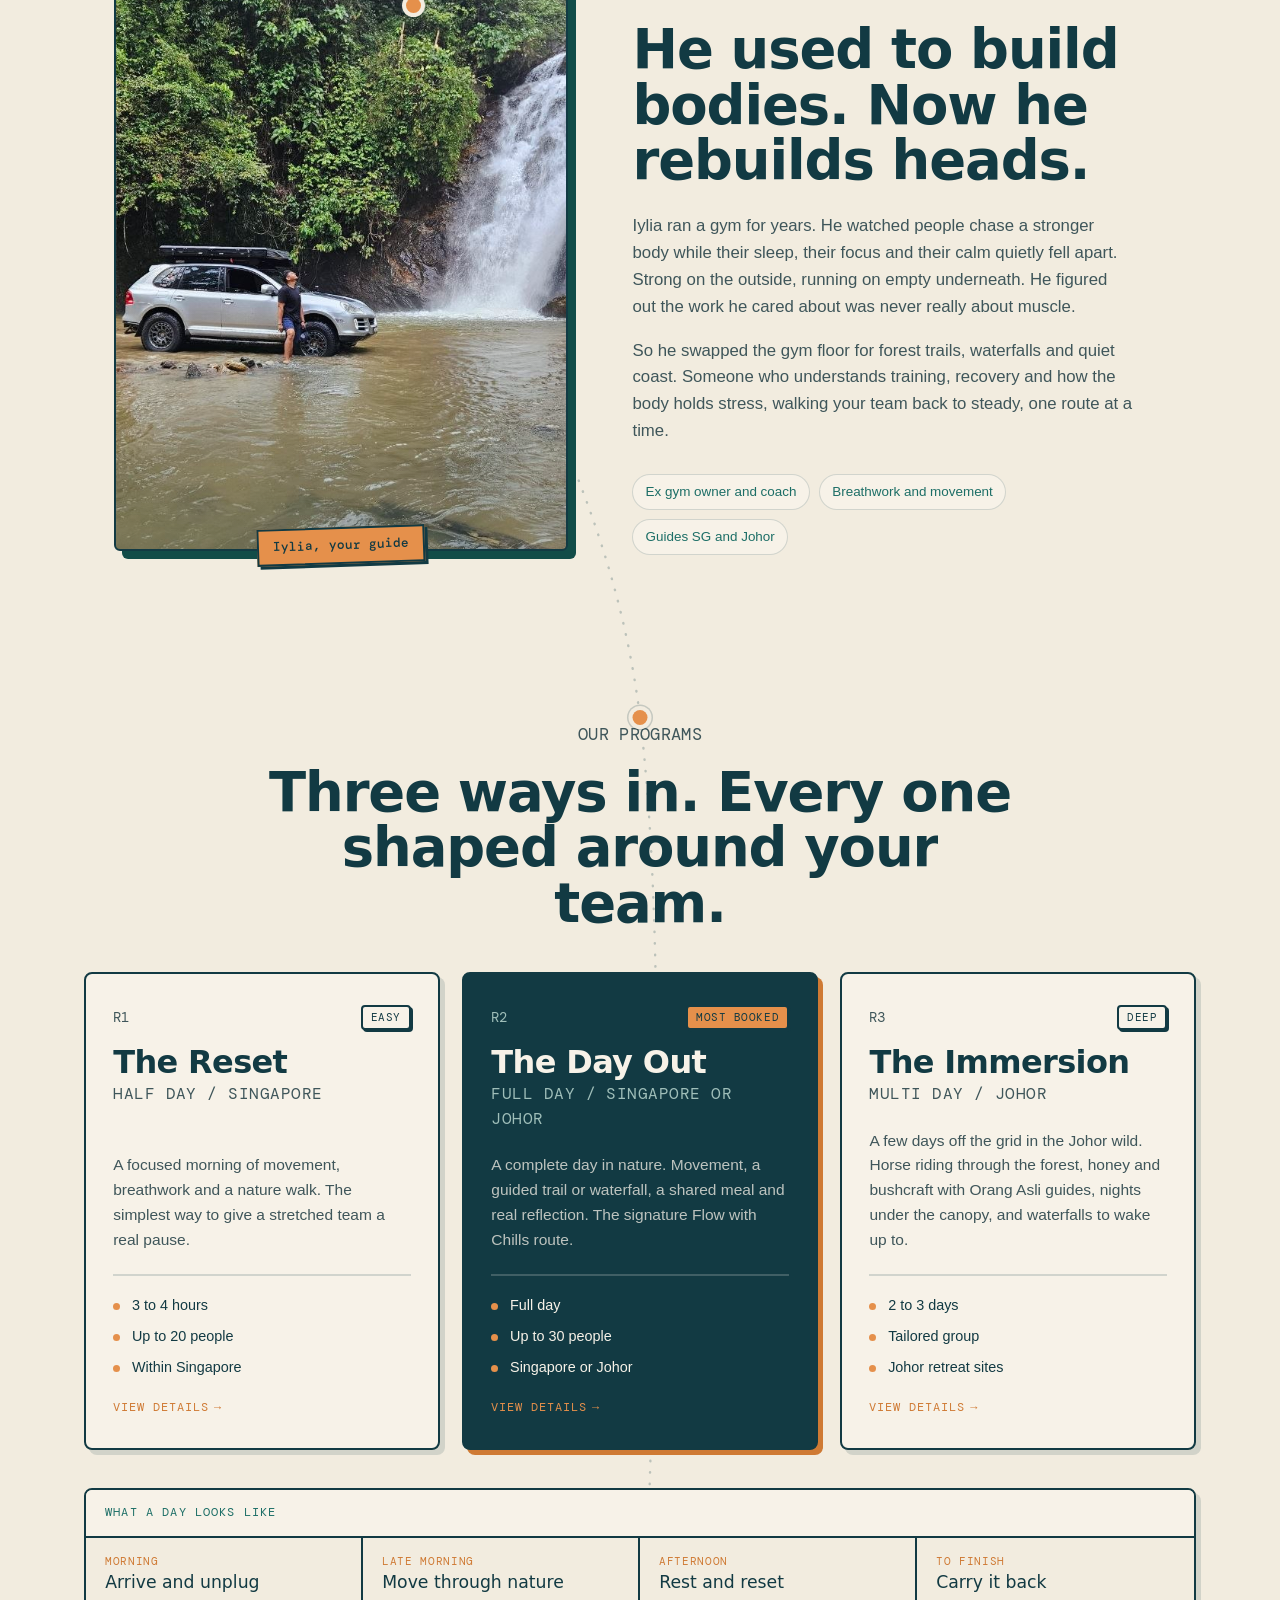
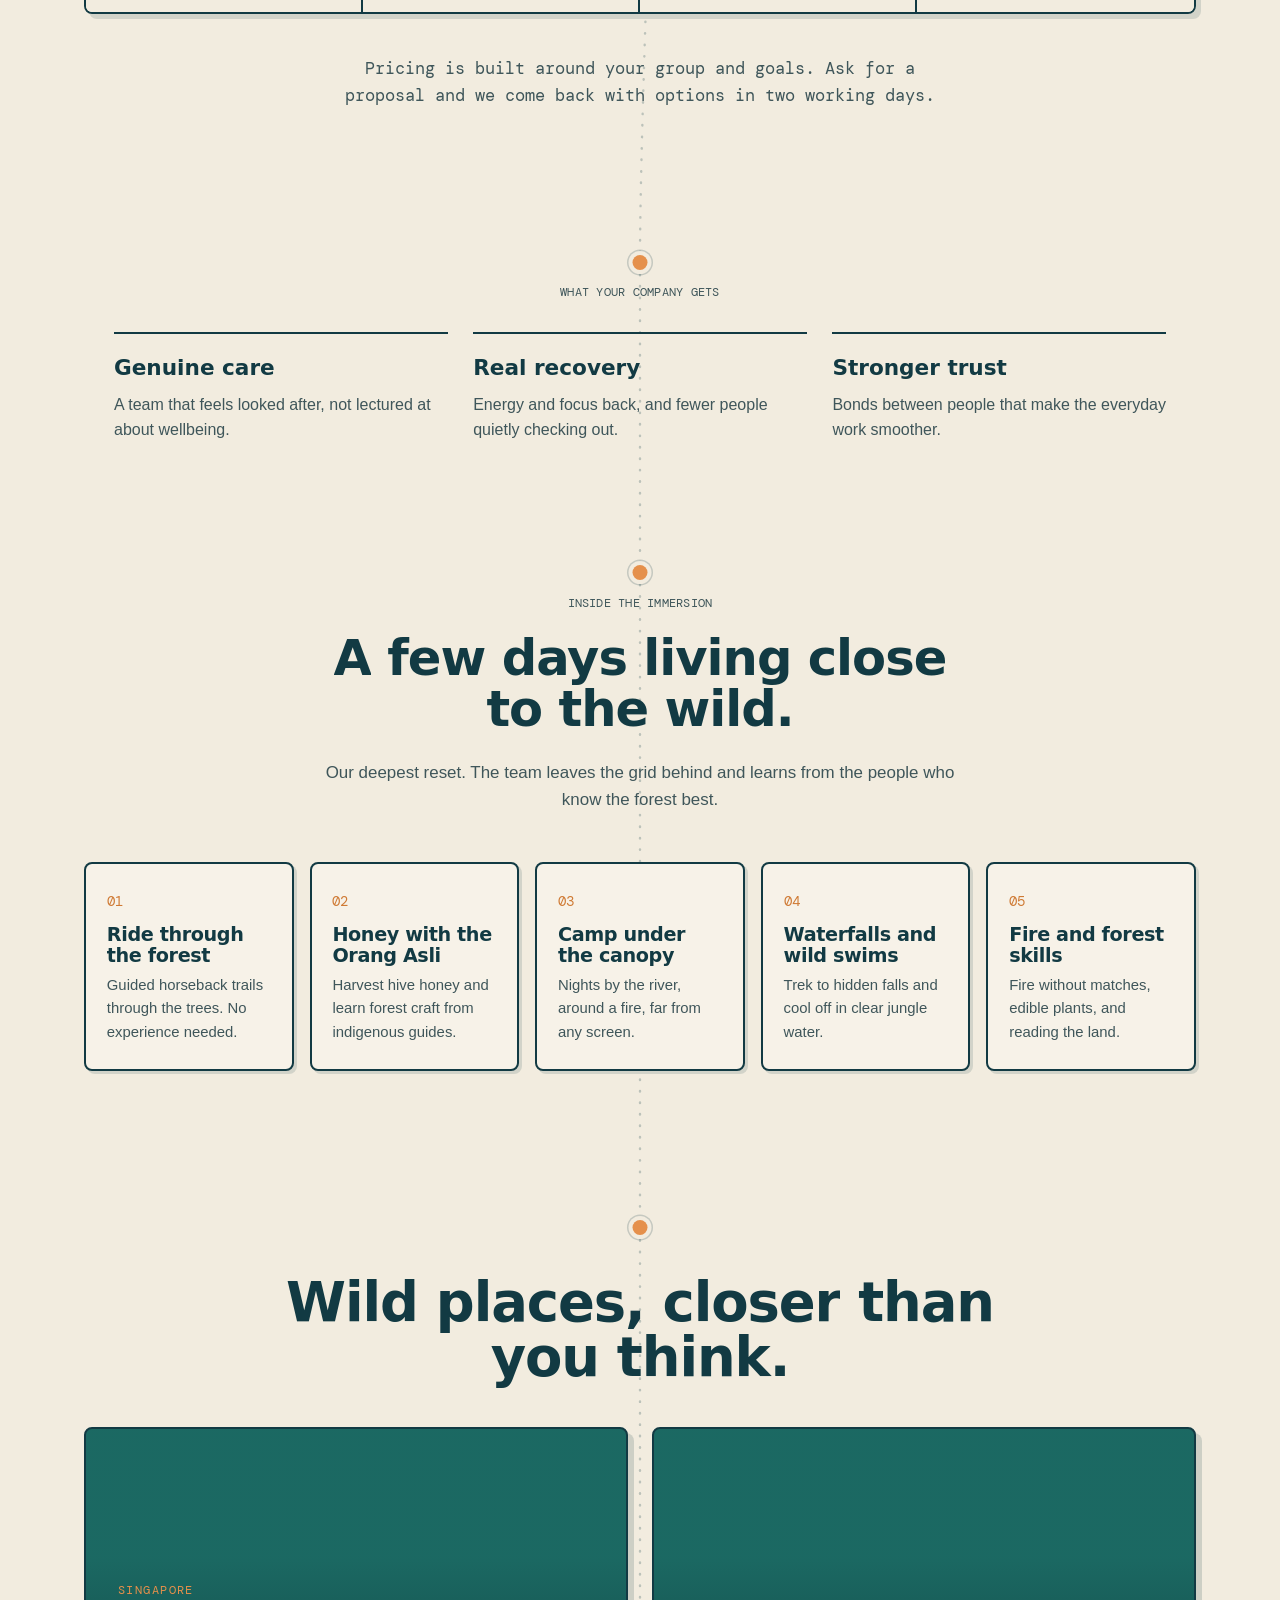
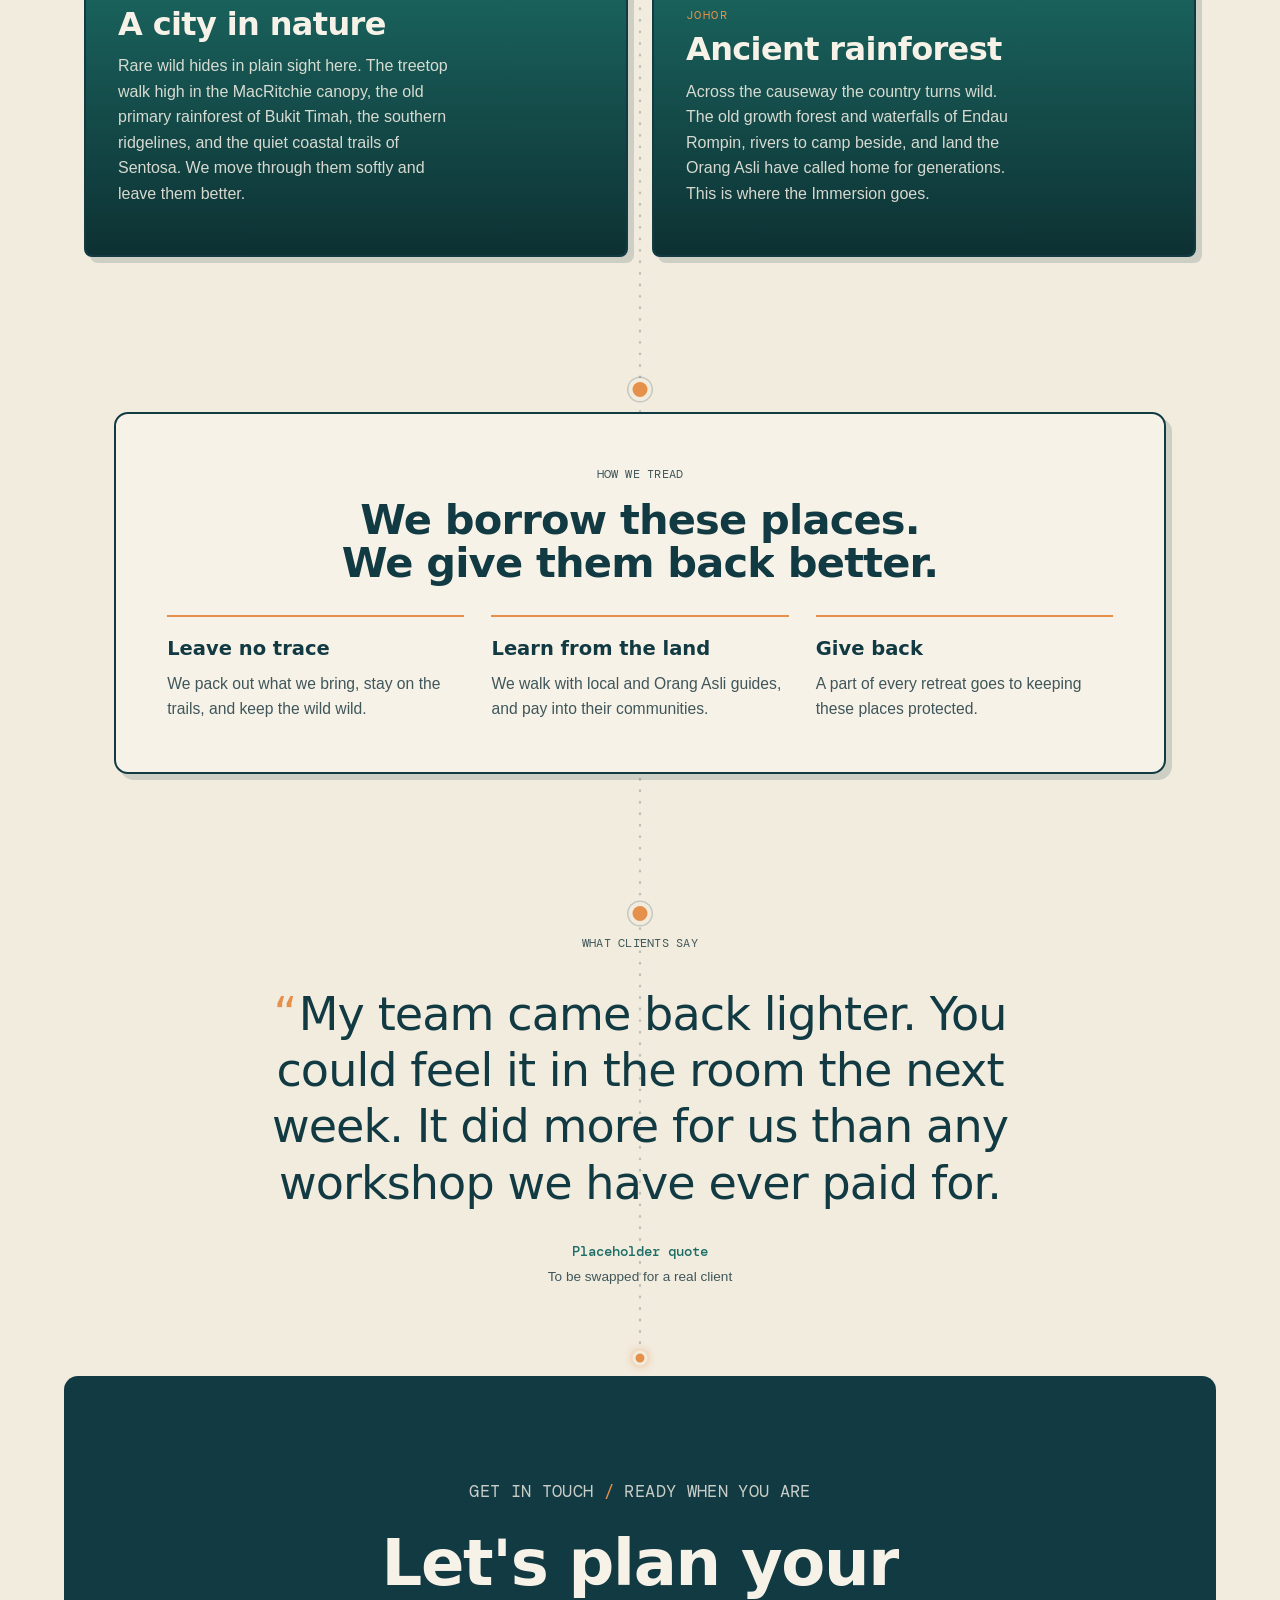
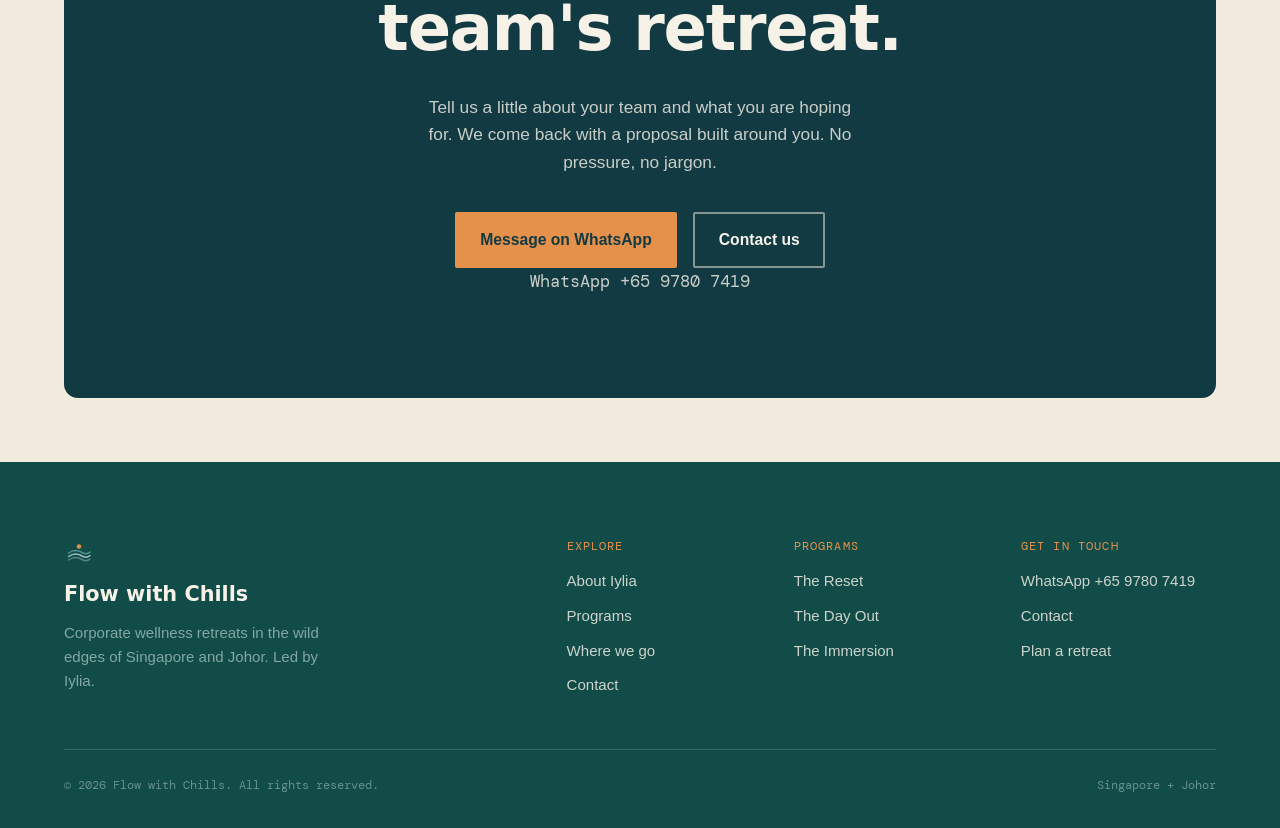
==== commit 83140e88: "Add 'Flow & breath' motion layer (device-cool) - Word-by-word reveal on hero + all section headings " ====
--- a/index.html
+++ b/index.html
@@ -55,7 +55,8 @@
 
 <!-- TRAILHEAD / HERO -->
 <header class="trailhead" id="trailhead">
-  <svg class="contour contour--a" viewBox="0 0 400 400" aria-hidden="true">
+  <div class="trailhead__mist" aria-hidden="true"><span class="m1" data-depth="0.03"></span><span class="m2" data-depth="0.05"></span><span class="m3" data-depth="0.04"></span></div>
+  <svg class="contour contour--a" viewBox="0 0 400 400" aria-hidden="true" data-depth="0.06">
     <g fill="none" stroke="currentColor" stroke-width="1.4">
       <path d="M200 60 C 300 70, 340 160, 300 240 C 260 320, 140 340, 90 270 C 45 205, 90 100, 200 60Z"/>
       <path d="M200 90 C 280 100, 310 165, 278 232 C 246 296, 152 312, 112 256 C 74 202, 112 122, 200 90Z"/>
@@ -76,7 +77,7 @@
     <span class="coord__label">Based in</span>
     Singapore<br>&amp; Johor
   </div>
-  <svg class="elev reveal" viewBox="0 0 320 90" aria-hidden="true">
+  <svg class="elev reveal" viewBox="0 0 320 90" aria-hidden="true" data-depth="0.10">
     <polyline points="0,78 40,60 80,66 120,34 160,44 200,18 240,40 280,26 320,52" fill="none" stroke="currentColor" stroke-width="2" stroke-linecap="round" stroke-linejoin="round"/>
     <circle cx="200" cy="18" r="4" fill="var(--apricot)"/>
   </svg>
@@ -97,8 +98,8 @@
       <p class="lede reveal">Burnout is not a bad mood, it is a running cost. It shows up as sick days, quiet quitting, good people handing in notice and a team that used to have spark going flat. Most corporate wellness stops at fruit and a webinar. It never touches the thing that is actually worn down.</p>
       <div class="signs reveal">
         <div class="sign"><b>1 in 3</b>staff feel burnt out most weeks</div>
-        <div class="sign"><b>61%</b>think clearer after time outdoors</div>
-        <div class="sign"><b>4x</b>the cost to replace them vs help them</div>
+        <div class="sign"><b data-count="61" data-suffix="%">61%</b>think clearer after time outdoors</div>
+        <div class="sign"><b data-count="4" data-suffix="x">4x</b>the cost to replace them vs help them</div>
       </div>
     </div>
   </div>
--- a/css/style.css
+++ b/css/style.css
@@ -21,6 +21,7 @@
   --body:'General Sans',-apple-system,BlinkMacSystemFont,sans-serif;
   --mono:'DM Mono',ui-monospace,monospace;
   --ease:cubic-bezier(.22,.61,.36,1);
+  --ease-soft:cubic-bezier(.16,.84,.34,1);
 }
 
 *{box-sizing:border-box;margin:0;padding:0}
@@ -370,7 +371,7 @@
 }
 
 /* reveal */
-.reveal{opacity:0;transform:translateY(24px);transition:opacity .7s var(--ease),transform .7s var(--ease)}
+.reveal{opacity:0;transform:translateY(22px);transition:opacity .9s var(--ease-soft),transform .9s var(--ease-soft)}
 .reveal.in{opacity:1;transform:none}
 @media (prefers-reduced-motion:reduce){
   .reveal{opacity:1;transform:none;transition:none}
@@ -458,3 +459,47 @@
 .nav__panel.open{opacity:1;pointer-events:auto}
 .nav__panel a{font-family:var(--display);font-weight:600;font-size:2rem;color:var(--cream)}
 .nav__panel a:last-child{margin-top:1rem;font-family:var(--mono);font-size:1rem;color:var(--apricot)}
+
+/* ============================ MOTION ============================ */
+/* word-by-word heading reveal (rises like a breath) */
+.w{display:inline-block;overflow:hidden;vertical-align:bottom;padding-bottom:.12em;margin-bottom:-.12em}
+.w__i{display:inline-block;transform:translateY(112%);opacity:0;transition:transform .8s var(--ease-soft),opacity .8s ease}
+.wordreveal.in .w__i{transform:none;opacity:1}
+
+/* hero mist: soft drifting light, GPU-cheap, only runs while hero is on screen */
+.trailhead__mist{position:absolute;inset:0;z-index:0;overflow:hidden;pointer-events:none}
+.trailhead__mist span{position:absolute;border-radius:50%;will-change:transform}
+.trailhead__mist .m1{width:52vw;height:52vw;top:-12%;left:-8%;background:radial-gradient(circle at 50% 50%,rgba(46,110,106,.16),rgba(46,110,106,0) 66%)}
+.trailhead__mist .m2{width:44vw;height:44vw;bottom:-16%;right:-6%;background:radial-gradient(circle at 50% 50%,rgba(229,144,75,.13),rgba(229,144,75,0) 64%)}
+.trailhead__mist .m3{width:38vw;height:38vw;top:34%;left:44%;background:radial-gradient(circle at 50% 50%,rgba(159,190,185,.14),rgba(159,190,185,0) 66%)}
+body.anim-on .trailhead__mist .m1{animation:mist1 42s ease-in-out infinite}
+body.anim-on .trailhead__mist .m2{animation:mist2 54s ease-in-out infinite}
+body.anim-on .trailhead__mist .m3{animation:mist3 48s ease-in-out infinite}
+@keyframes mist1{0%,100%{transform:translate3d(0,0,0) scale(1)}50%{transform:translate3d(5%,4%,0) scale(1.06)}}
+@keyframes mist2{0%,100%{transform:translate3d(0,0,0) scale(1)}50%{transform:translate3d(-4%,-3%,0) scale(1.08)}}
+@keyframes mist3{0%,100%{transform:translate3d(0,0,0) scale(1)}50%{transform:translate3d(3%,-5%,0) scale(1.05)}}
+
+/* waypoint dot pulses once when reached */
+.pin::after{content:"";position:absolute;inset:-2px;border-radius:50%;border:2px solid var(--apricot);opacity:0;pointer-events:none}
+.pin.pulse::after{animation:pinRing 1s ease-out 1}
+@keyframes pinRing{0%{opacity:.55;transform:scale(1)}100%{opacity:0;transform:scale(2.6)}}
+.trail__hiker{filter:drop-shadow(0 0 5px rgba(229,144,75,.65))}
+
+/* soft cross-page transitions (Chromium); degrades to normal nav elsewhere */
+@view-transition{navigation:auto}
+::view-transition-old(root){animation:vtOut .32s var(--ease-soft) both}
+::view-transition-new(root){animation:vtIn .42s var(--ease-soft) both}
+@keyframes vtOut{to{opacity:0;transform:translateY(-6px)}}
+@keyframes vtIn{from{opacity:0;transform:translateY(10px)}}
+
+/* only paint the hero ambient when it is actually on screen */
+.trailhead__mist span{animation-play-state:paused}
+body.anim-on .trailhead__mist span{animation-play-state:running}
+
+@media (prefers-reduced-motion:reduce){
+  .w__i{transform:none!important;opacity:1!important;transition:none!important}
+  .trailhead__mist span{animation:none!important}
+  .pin.pulse::after{animation:none!important}
+  .nav__mark path,.nav__mark circle{animation:none!important;stroke-dashoffset:0!important;transform:none!important}
+  @view-transition{navigation:none}
+}
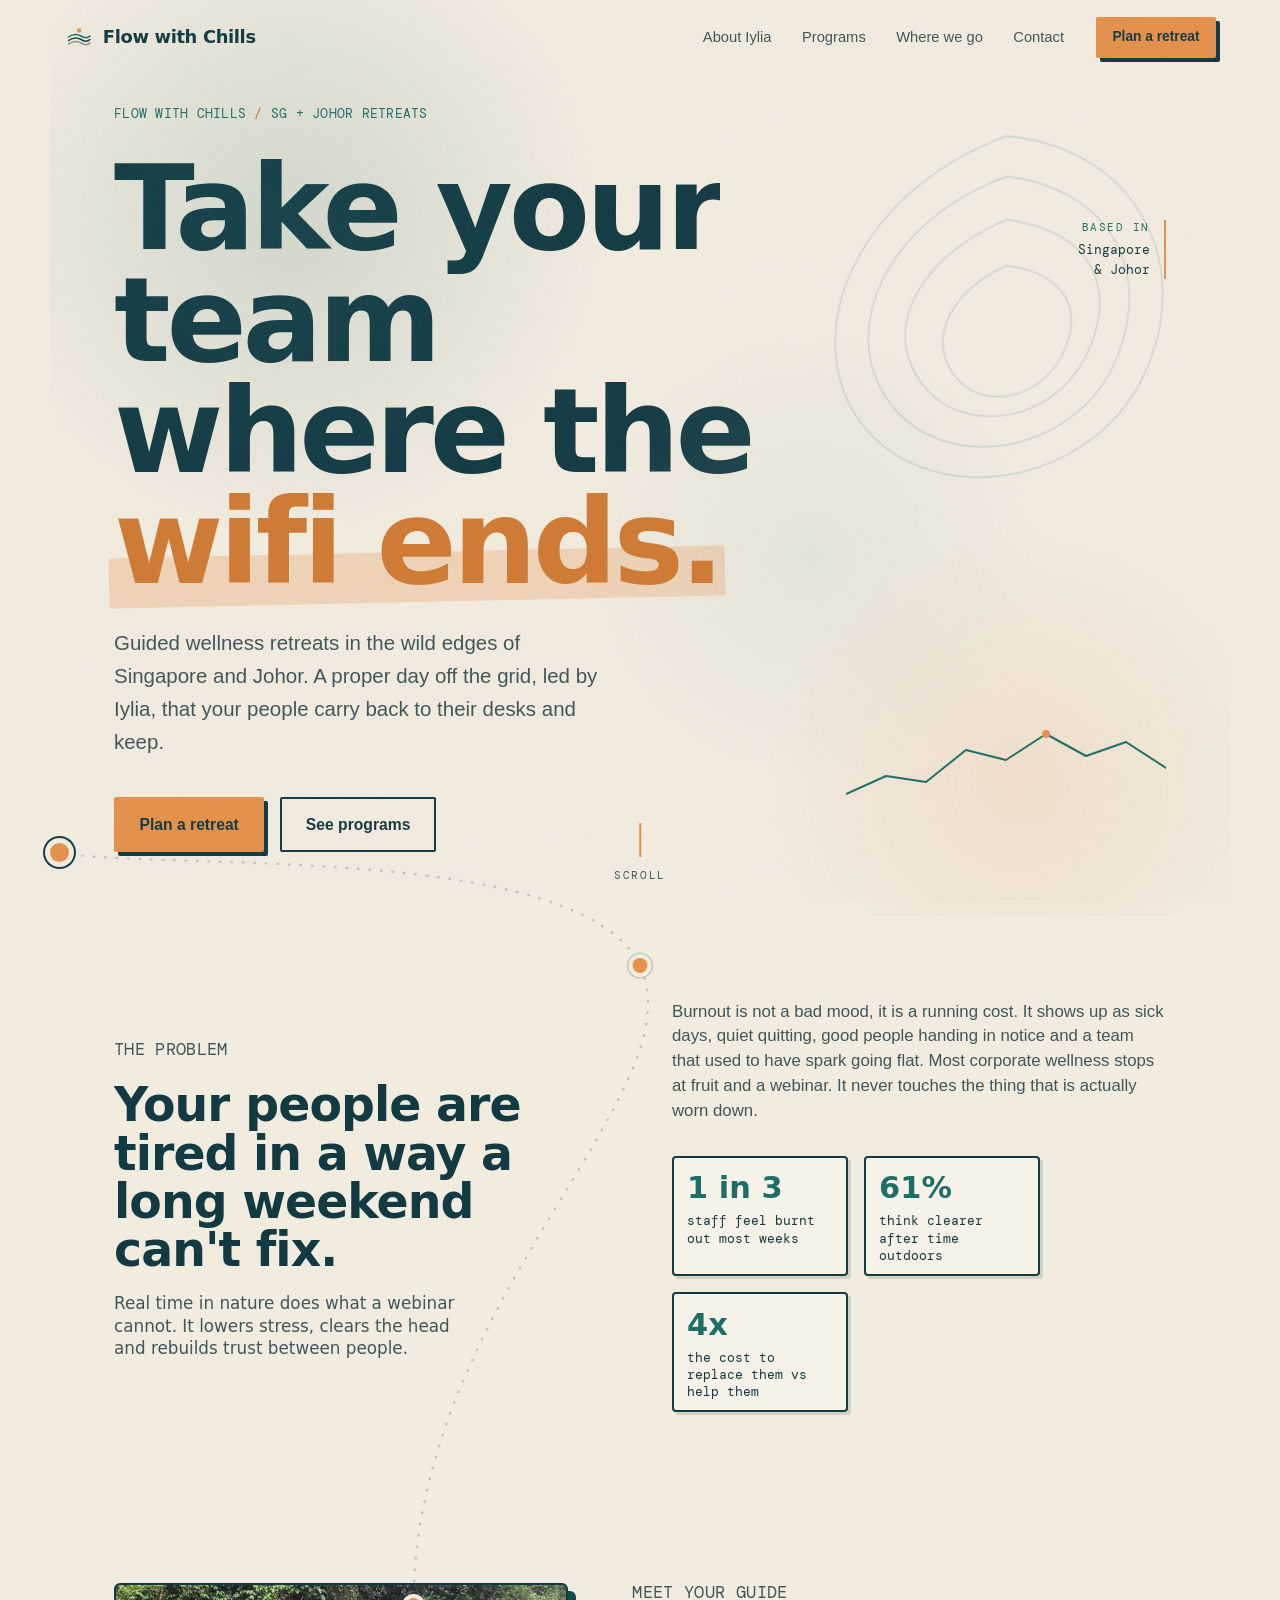
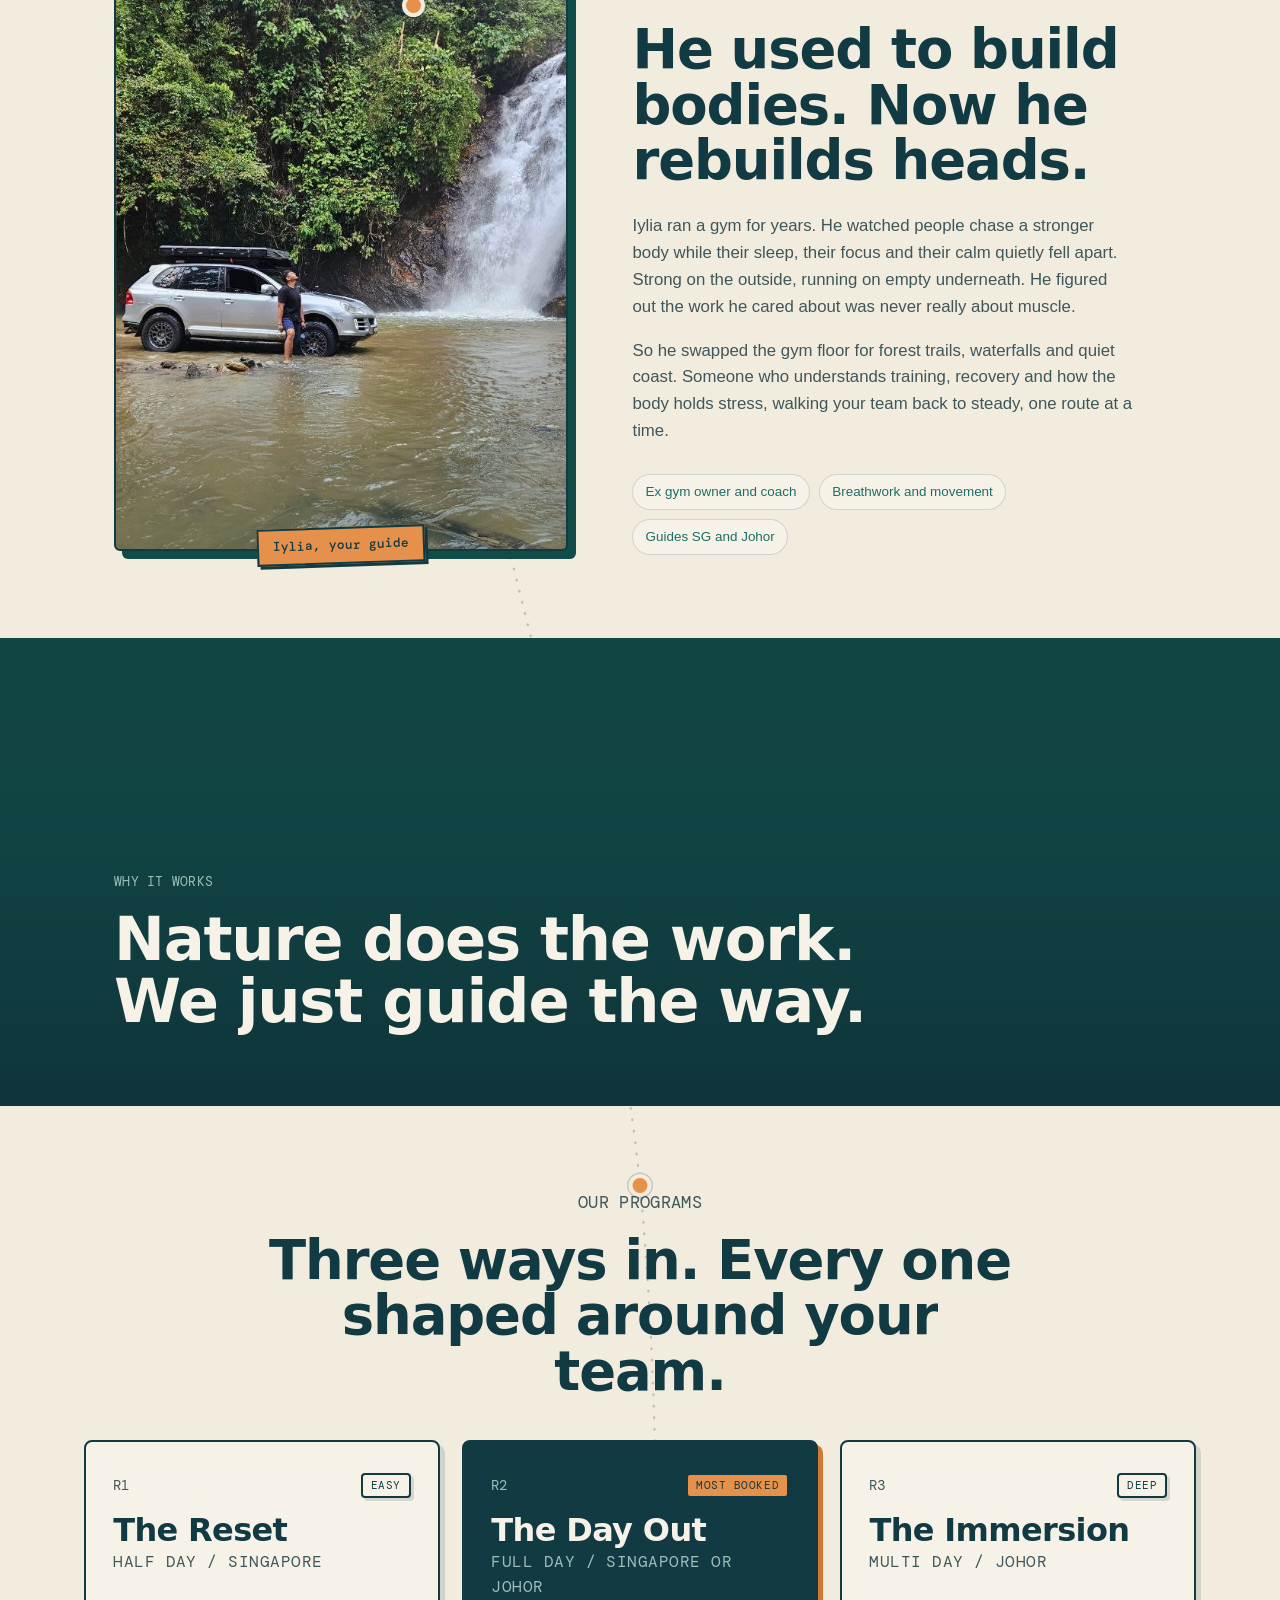
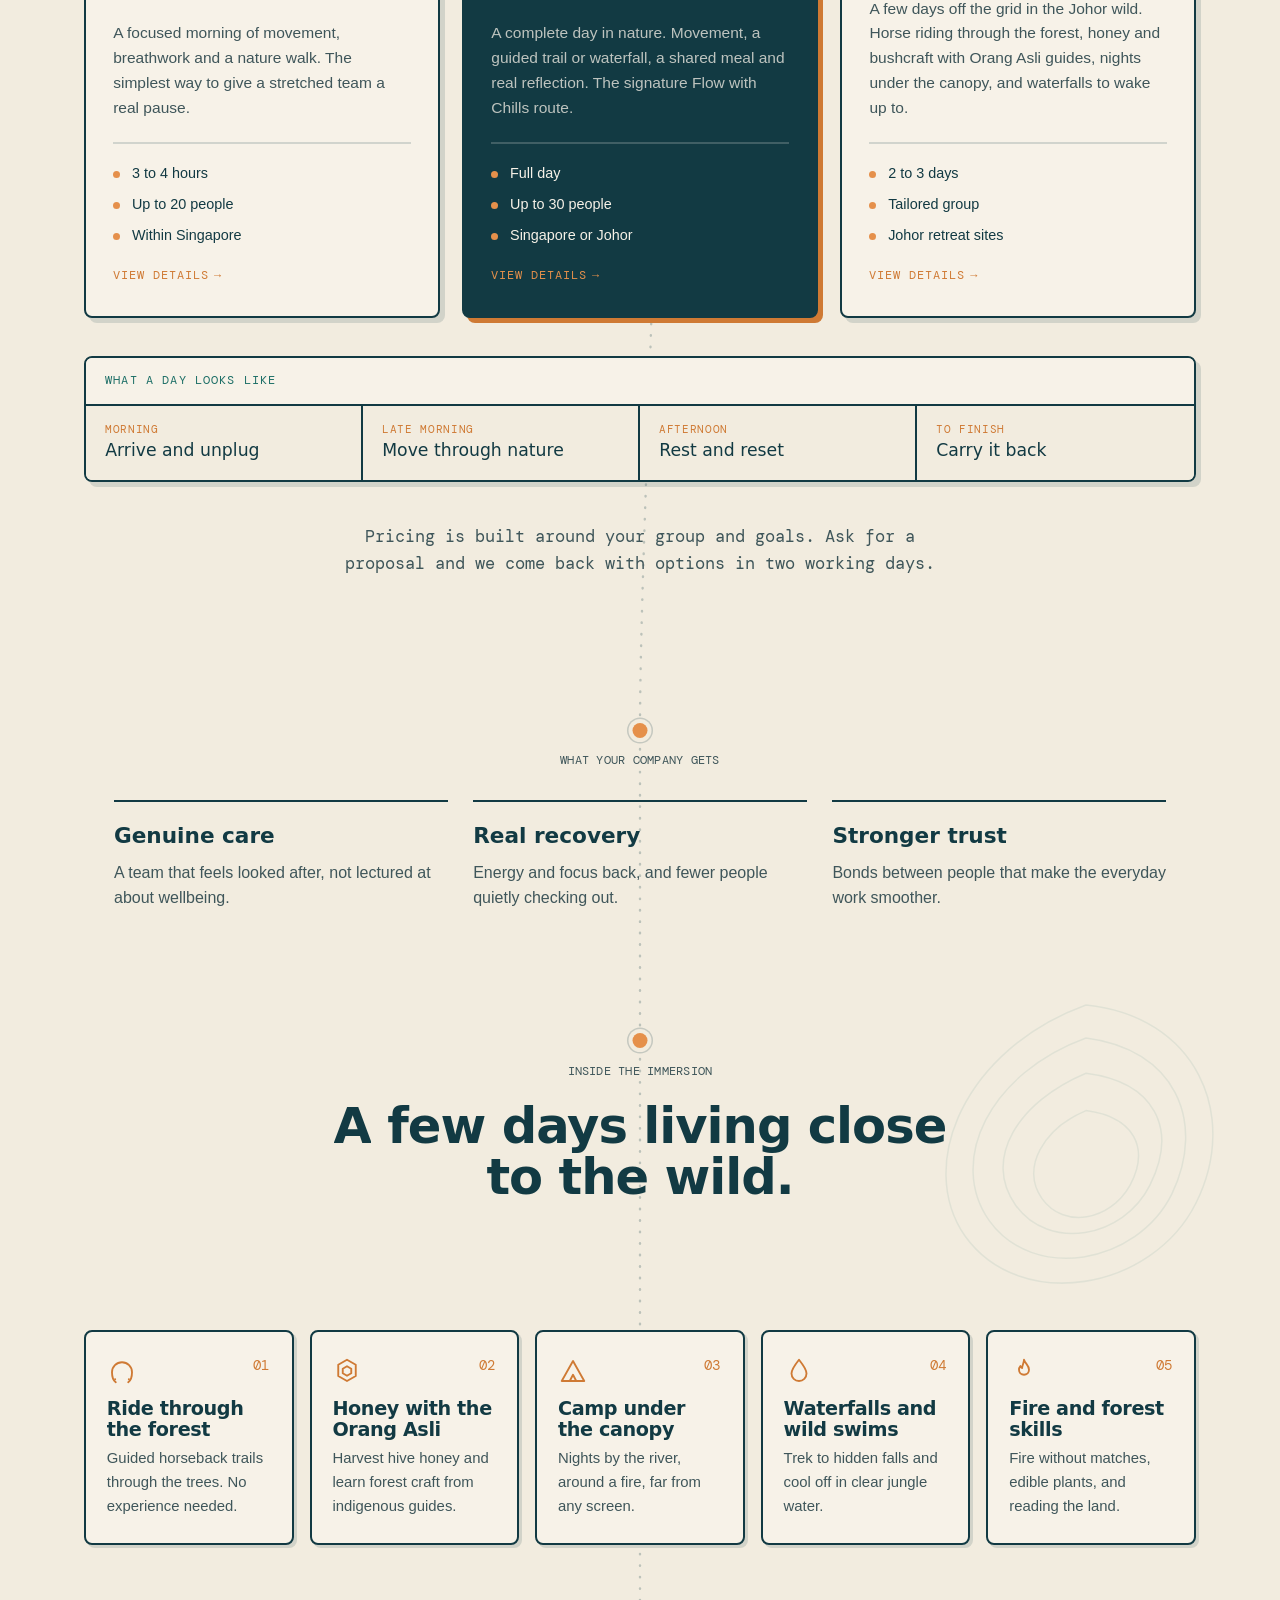
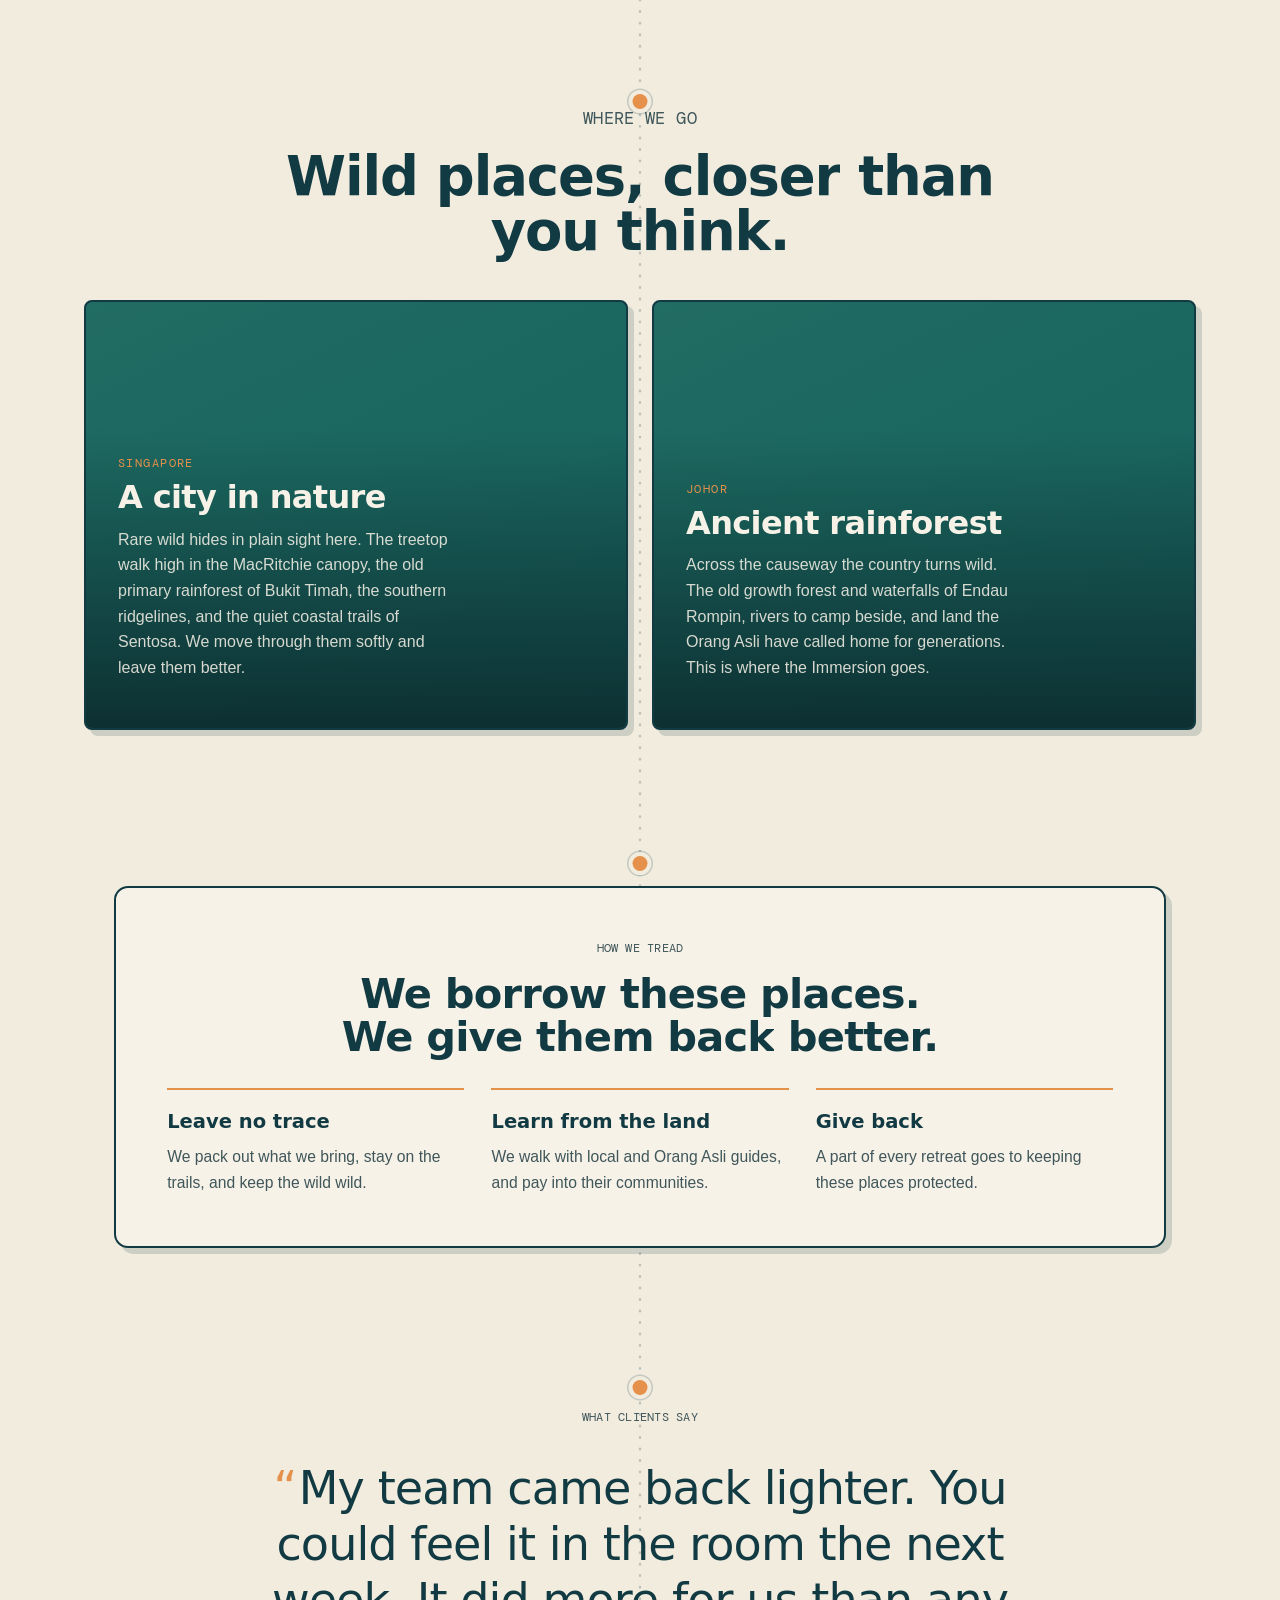
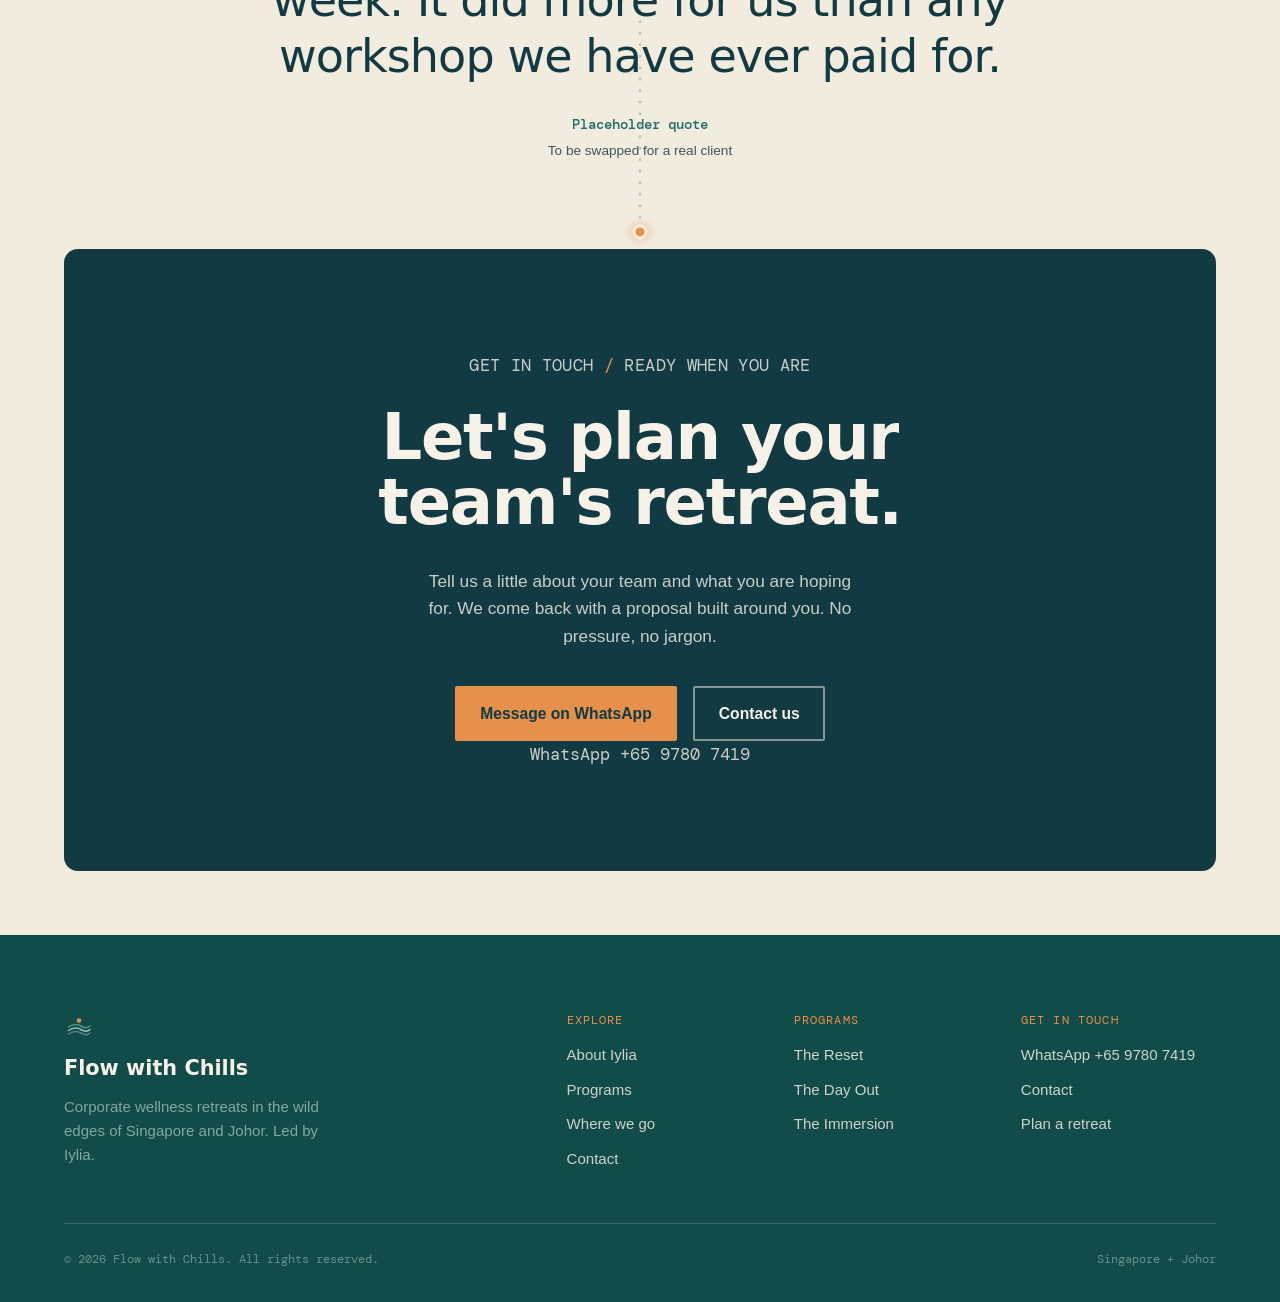
==== commit a878b8a5: "Visual polish: cinematic photo band, experience icons, texture, photo grade, pull-quote - Cinematic " ====
--- a/index.html
+++ b/index.html
@@ -125,6 +125,14 @@
   </div>
 </section>
 
+<!-- SHOWCASE -->
+<section class="showcase" aria-label="Into the wild">
+  <div class="showcase__inner reveal">
+    <p class="mono-tag mono-tag--light">Why it works</p>
+    <h2>Nature does the work. We just guide the way.</h2>
+  </div>
+</section>
+
 <!-- PROGRAMS / ROUTES -->
 <section class="leg leg--full routes" id="routes">
   <span class="pin" data-node></span>
@@ -184,17 +192,25 @@
 <!-- INSIDE THE IMMERSION -->
 <section class="immersion" id="immersion">
   <span class="pin" data-node></span>
+  <svg class="topo-deco topo-deco--tr" viewBox="0 0 400 400" aria-hidden="true">
+    <g fill="none" stroke="currentColor" stroke-width="1.4">
+      <path d="M200 60 C 300 70, 340 160, 300 240 C 260 320, 140 340, 90 270 C 45 205, 90 100, 200 60Z"/>
+      <path d="M200 90 C 280 100, 310 165, 278 232 C 246 296, 152 312, 112 256 C 74 202, 112 122, 200 90Z"/>
+      <path d="M200 122 C 262 130, 284 172, 258 224 C 234 272, 166 284, 136 242 C 106 200, 138 148, 200 122Z"/>
+      <path d="M200 156 C 244 162, 258 190, 240 224 C 222 256, 180 264, 160 236 C 140 208, 162 172, 200 156Z"/>
+    </g>
+  </svg>
   <div class="immersion__head">
     <p class="legkick reveal">Inside the Immersion</p>
     <h2 class="reveal">A few days living close to the wild.</h2>
     <p class="immersion__lead reveal">Our deepest reset. The team leaves the grid behind and learns from the people who know the forest best.</p>
   </div>
   <ul class="xp">
-    <li class="reveal"><span class="xp__no">01</span><h3>Ride through the forest</h3><p>Guided horseback trails through the trees. No experience needed.</p></li>
-    <li class="reveal"><span class="xp__no">02</span><h3>Honey with the Orang Asli</h3><p>Harvest hive honey and learn forest craft from indigenous guides.</p></li>
-    <li class="reveal"><span class="xp__no">03</span><h3>Camp under the canopy</h3><p>Nights by the river, around a fire, far from any screen.</p></li>
-    <li class="reveal"><span class="xp__no">04</span><h3>Waterfalls and wild swims</h3><p>Trek to hidden falls and cool off in clear jungle water.</p></li>
-    <li class="reveal"><span class="xp__no">05</span><h3>Fire and forest skills</h3><p>Fire without matches, edible plants, and reading the land.</p></li>
+    <li class="reveal"><span class="xp__ico"><svg viewBox="0 0 24 24" aria-hidden="true"><path d="M7 21c-2-1.4-3-4.2-3-8a8 8 0 0 1 16 0c0 3.8-1 6.6-3 8"/><circle cx="6.5" cy="18.5" r=".8" fill="currentColor" stroke="none"/><circle cx="17.5" cy="18.5" r=".8" fill="currentColor" stroke="none"/></svg></span><span class="xp__no">01</span><h3>Ride through the forest</h3><p>Guided horseback trails through the trees. No experience needed.</p></li>
+    <li class="reveal"><span class="xp__ico"><svg viewBox="0 0 24 24" aria-hidden="true"><path d="M12 3l7 4v9l-7 4-7-4V7z"/><path d="M12 8.2l3.4 2v3.6L12 15.8l-3.4-2v-3.6z"/></svg></span><span class="xp__no">02</span><h3>Honey with the Orang Asli</h3><p>Harvest hive honey and learn forest craft from indigenous guides.</p></li>
+    <li class="reveal"><span class="xp__ico"><svg viewBox="0 0 24 24" aria-hidden="true"><path d="M12 4L3 20h18z"/><path d="M9.4 20l2.6-5 2.6 5"/></svg></span><span class="xp__no">03</span><h3>Camp under the canopy</h3><p>Nights by the river, around a fire, far from any screen.</p></li>
+    <li class="reveal"><span class="xp__ico"><svg viewBox="0 0 24 24" aria-hidden="true"><path d="M12 3c4 5 6 8 6 11a6 6 0 0 1-12 0c0-3 2-6 6-11z"/></svg></span><span class="xp__no">04</span><h3>Waterfalls and wild swims</h3><p>Trek to hidden falls and cool off in clear jungle water.</p></li>
+    <li class="reveal"><span class="xp__ico"><svg viewBox="0 0 24 24" aria-hidden="true"><path d="M12 3c1 3.2 4 4.4 4 8a4 4 0 0 1-8 0c0-1.2.4-2.2 1.1-3 .3 1 .9 1.5 1.4 1.6C10.6 7.5 12 5.4 12 3z"/></svg></span><span class="xp__no">05</span><h3>Fire and forest skills</h3><p>Fire without matches, edible plants, and reading the land.</p></li>
   </ul>
 </section>
 
--- a/css/style.css
+++ b/css/style.css
@@ -503,3 +503,40 @@
   .nav__mark path,.nav__mark circle{animation:none!important;stroke-dashoffset:0!important;transform:none!important}
   @view-transition{navigation:none}
 }
+
+/* ======================= VISUAL POLISH ======================= */
+/* cinematic photo band (swap image for Iylia's real shot later) */
+.showcase{position:relative;z-index:2;min-height:52vh;display:flex;align-items:flex-end;overflow:hidden;
+  background:var(--teal-deep) url("https://images.unsplash.com/photo-1441974231531-c6227db76b6e?auto=format&fit=crop&w=1600&q=80") center/cover}
+.showcase::after{content:"";position:absolute;inset:0;background:linear-gradient(180deg,rgba(14,47,56,.22) 0%,rgba(14,47,56,.32) 45%,rgba(14,47,56,.82));z-index:0}
+.showcase__inner{position:relative;z-index:1;max-width:var(--wrap);margin:0 auto;width:100%;padding:clamp(2.4rem,6vw,4.6rem) var(--gutter)}
+.showcase .mono-tag{margin-bottom:1rem}
+.showcase h2{color:var(--cream);font-size:clamp(2rem,5vw,3.8rem);max-width:18ch}
+
+/* experience line-icons */
+.xp li{position:relative}
+.xp__ico{display:block;width:30px;height:30px;color:var(--apricot-deep);margin-bottom:.75rem}
+.xp__ico svg{width:100%;height:100%;fill:none;stroke:currentColor;stroke-width:1.5;stroke-linecap:round;stroke-linejoin:round}
+.xp .xp__no{position:absolute;top:1.4rem;right:1.4rem}
+
+/* faint topographic texture behind sections */
+.topo-deco{position:absolute;color:var(--teal);opacity:.08;pointer-events:none;z-index:0;width:min(42vw,440px);height:auto}
+.topo-deco--tr{top:-46px;right:-46px}
+.topo-deco--bl{bottom:-40px;left:-40px}
+
+/* soft brand grade on photos, so they read as one curated set */
+.terr,.photo--guide,.aboutgrid .photo{position:relative}
+.terr::before,.photo--guide::before,.aboutgrid .photo::before{content:"";position:absolute;inset:0;z-index:0;
+  background:linear-gradient(155deg,rgba(232,168,124,.15),rgba(18,58,67,.22));mix-blend-mode:soft-light;pointer-events:none}
+
+/* softer stat shadows for the calm sections */
+.sign{box-shadow:3px 3px 0 rgba(18,58,67,.15)}
+
+/* editorial pull-quote (About) */
+.pullquote{font-family:var(--display);font-weight:500;font-size:clamp(1.6rem,3.4vw,2.5rem);line-height:1.2;letter-spacing:-.02em;
+  color:var(--teal-deep);margin:1.6em 0;padding-left:1.1rem;border-left:3px solid var(--apricot);max-width:22ch}
+
+@media(max-width:640px){
+  .showcase{min-height:42vh}
+  .topo-deco{display:none}
+}
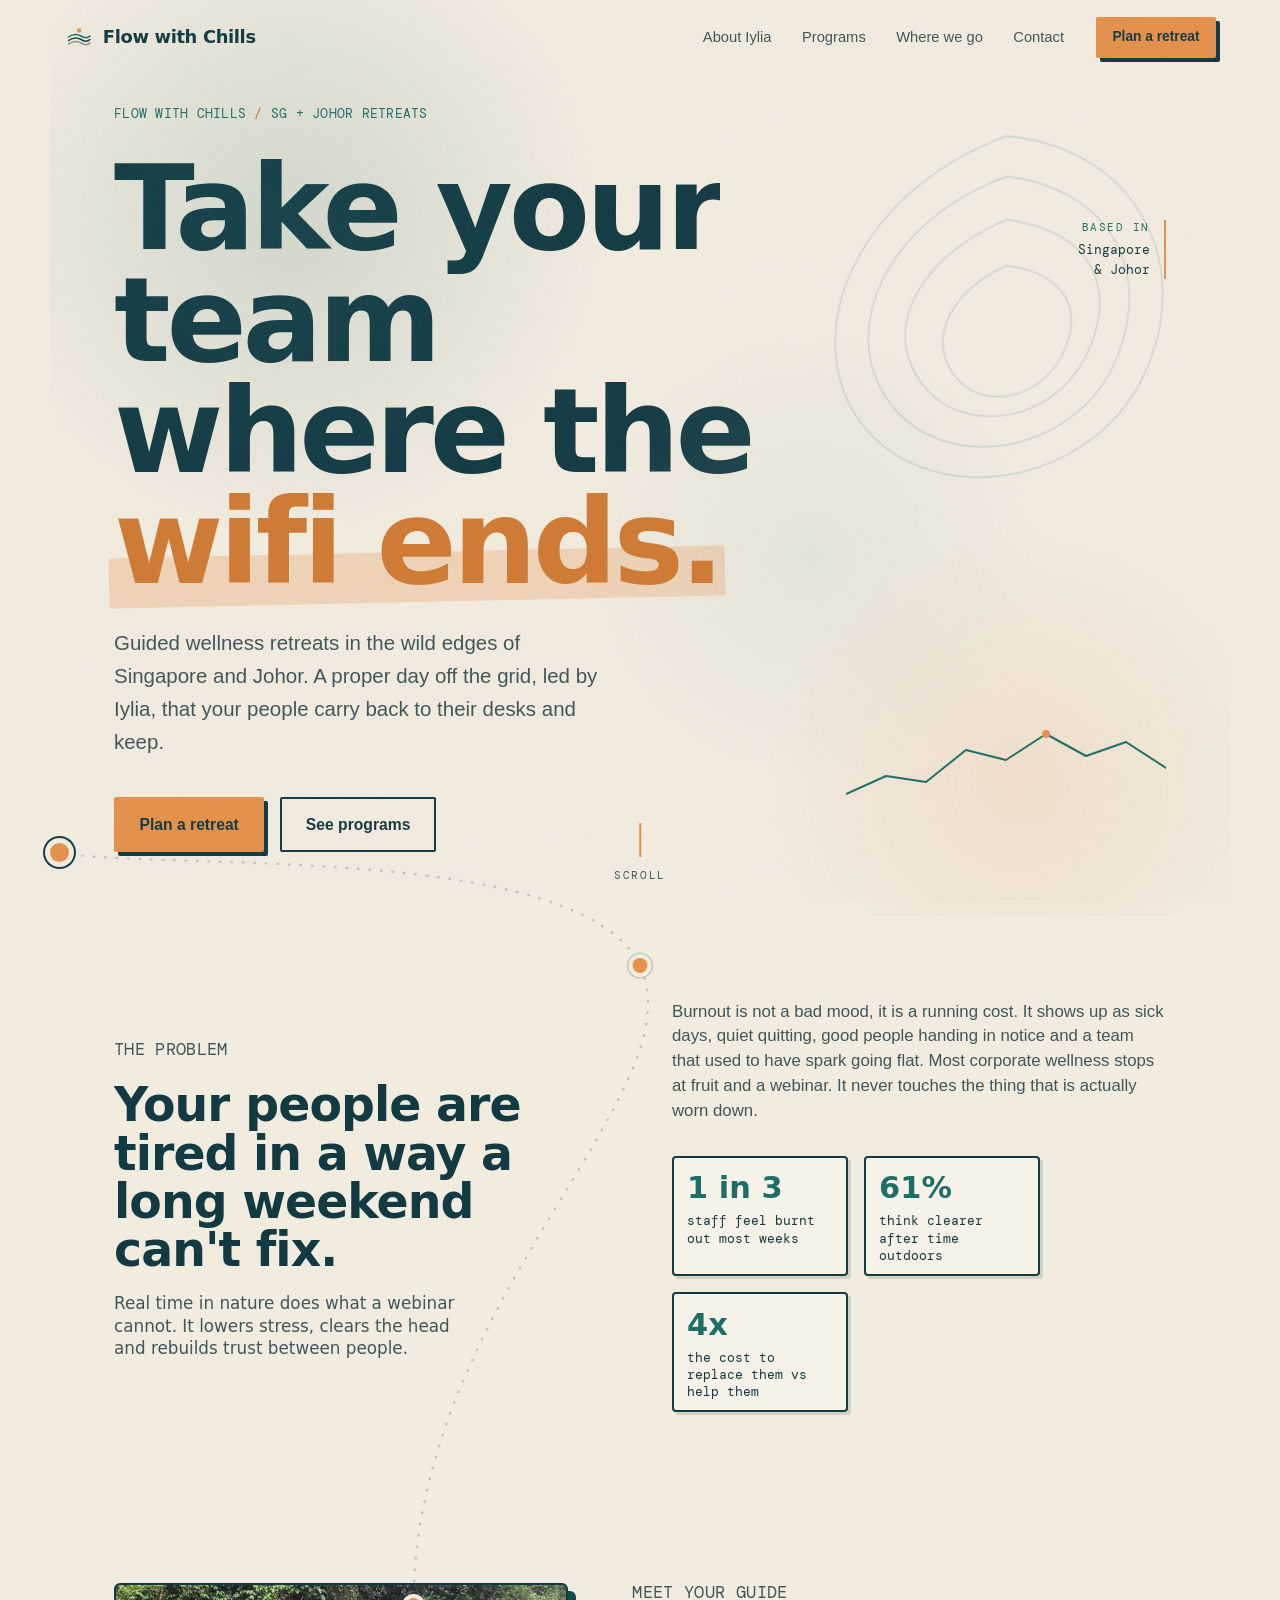
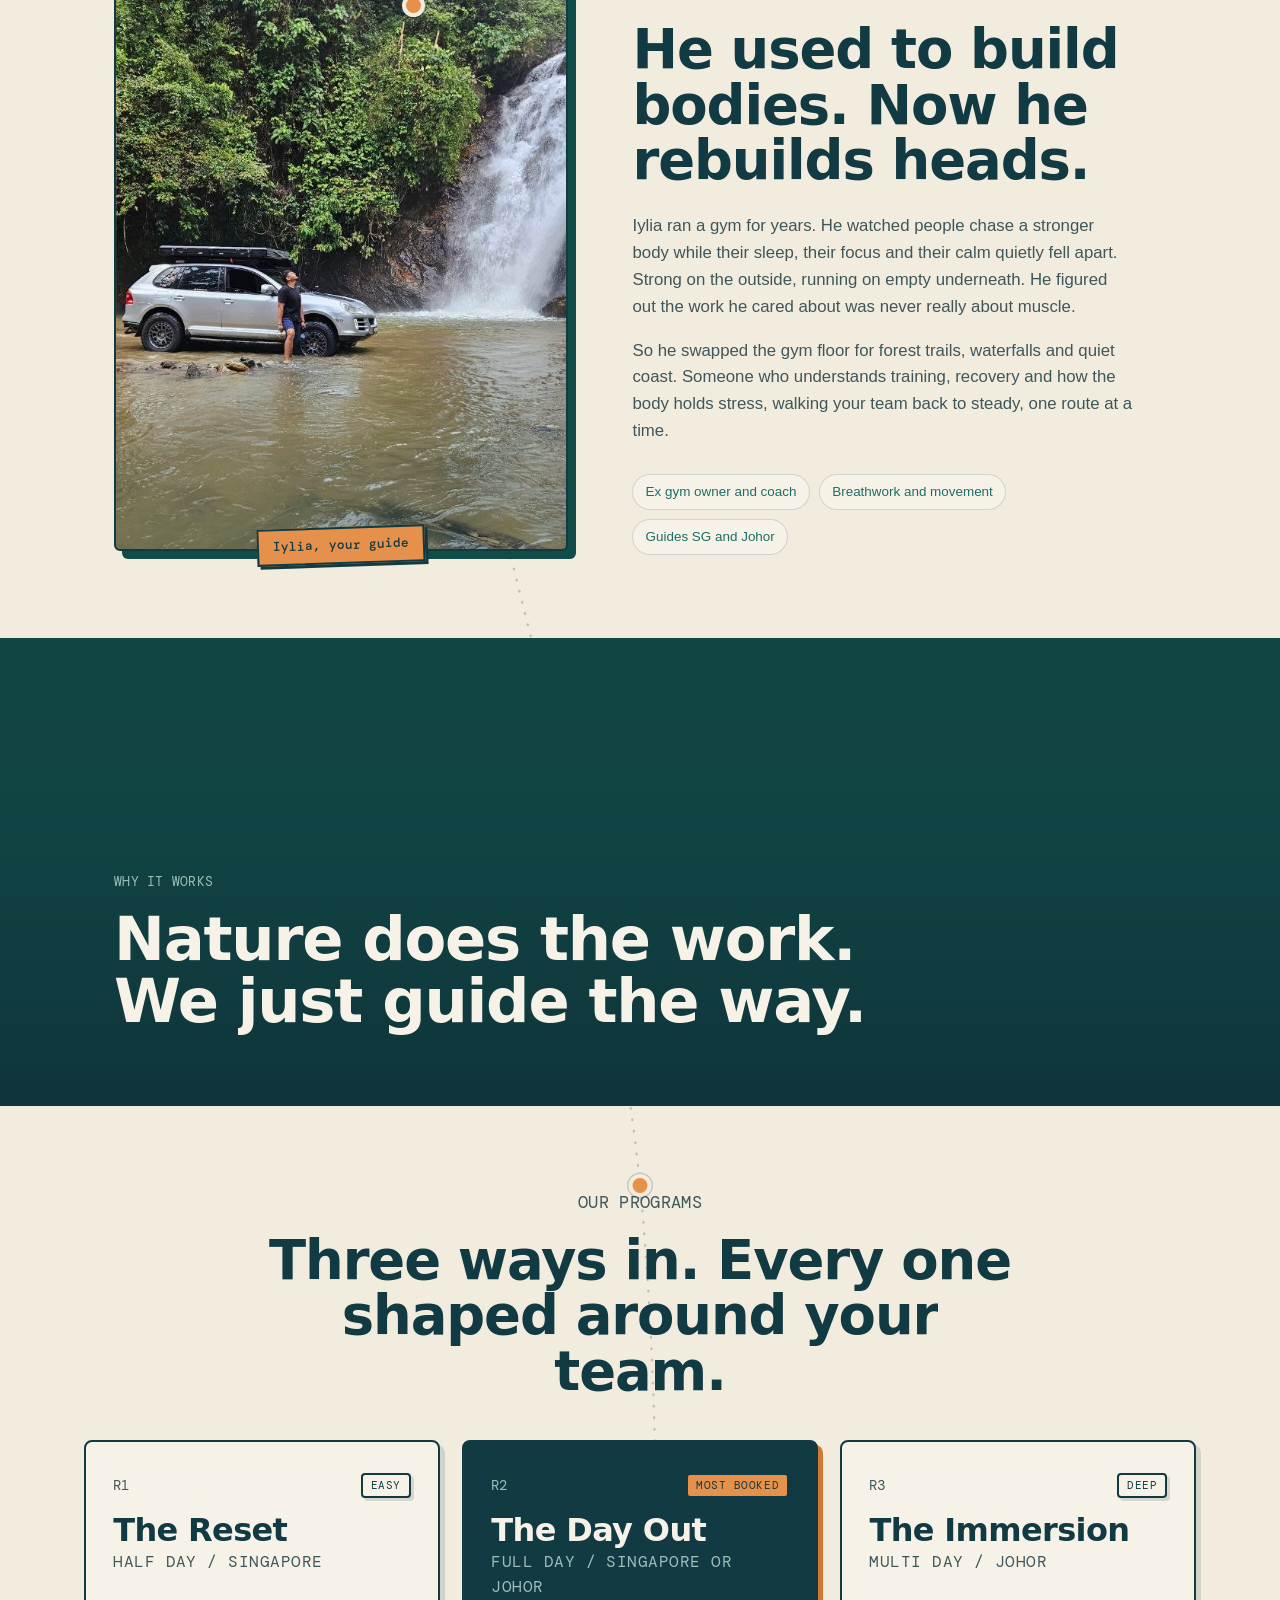
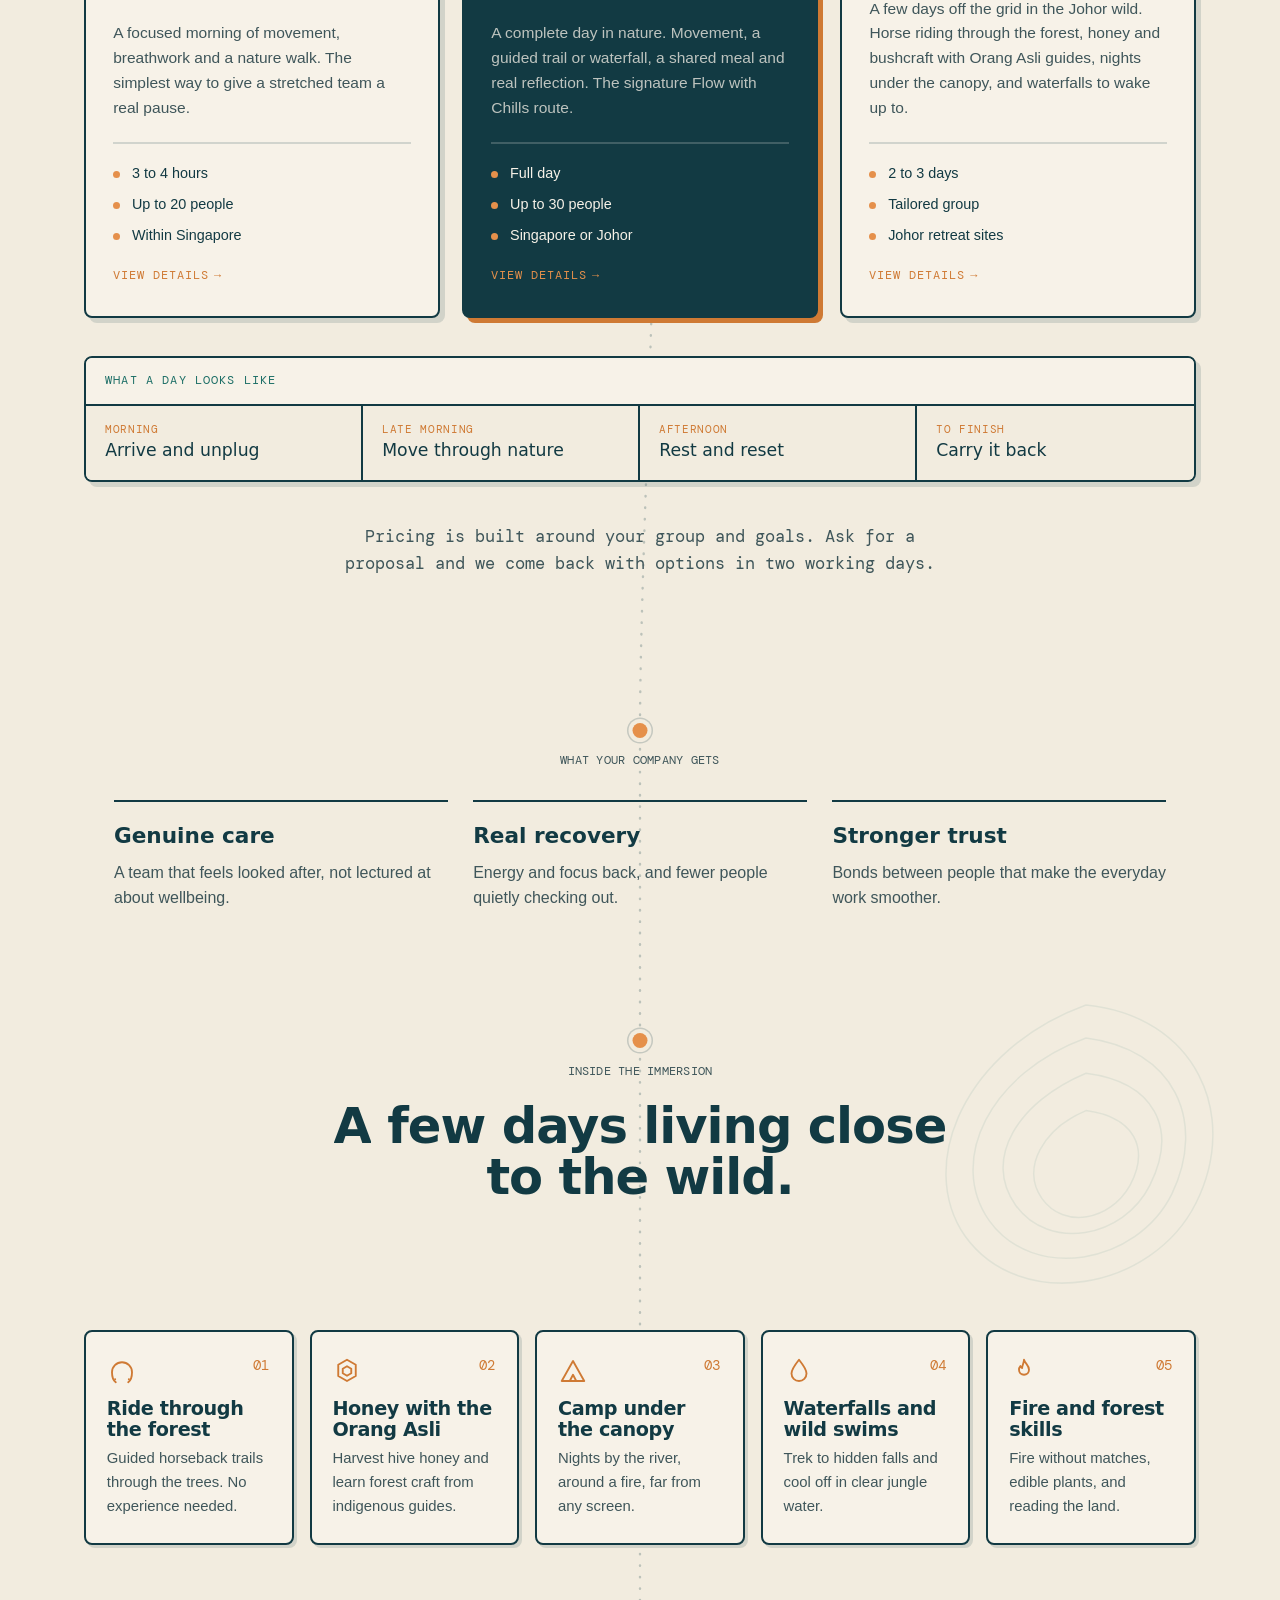
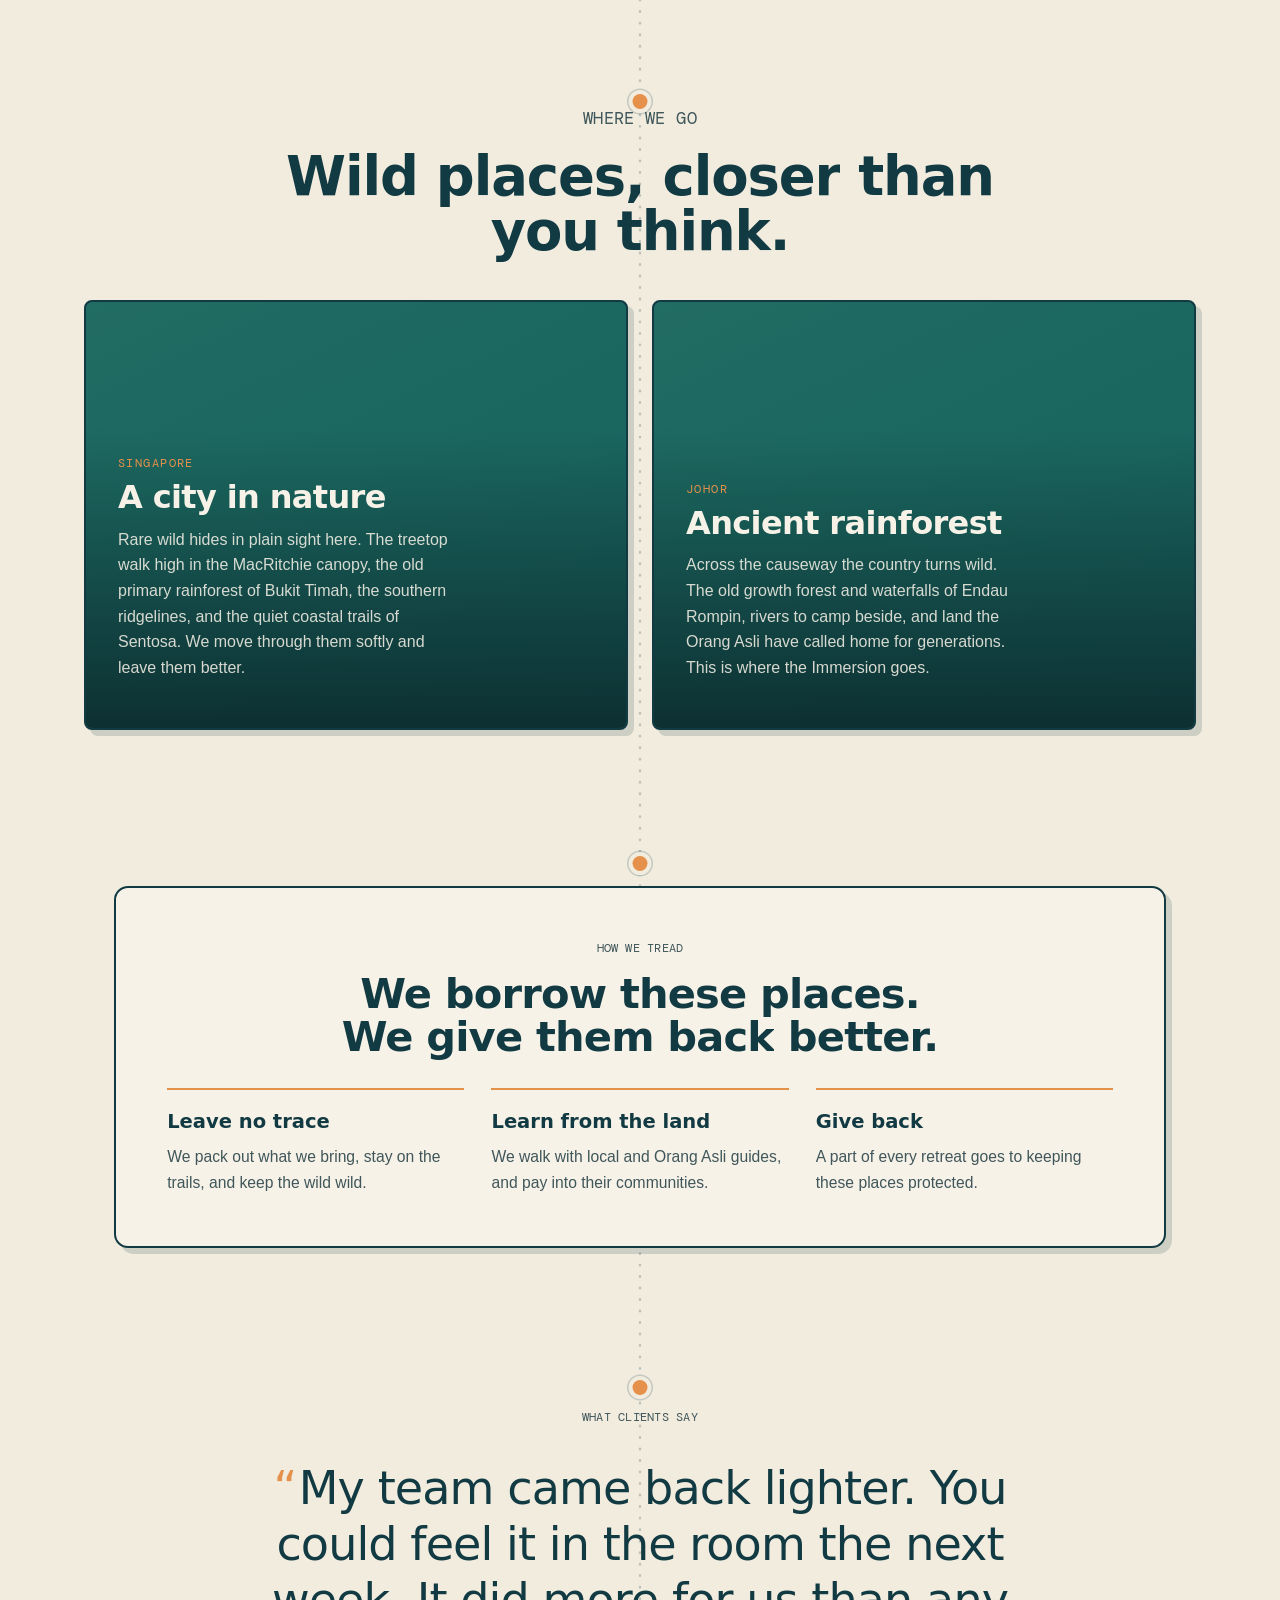
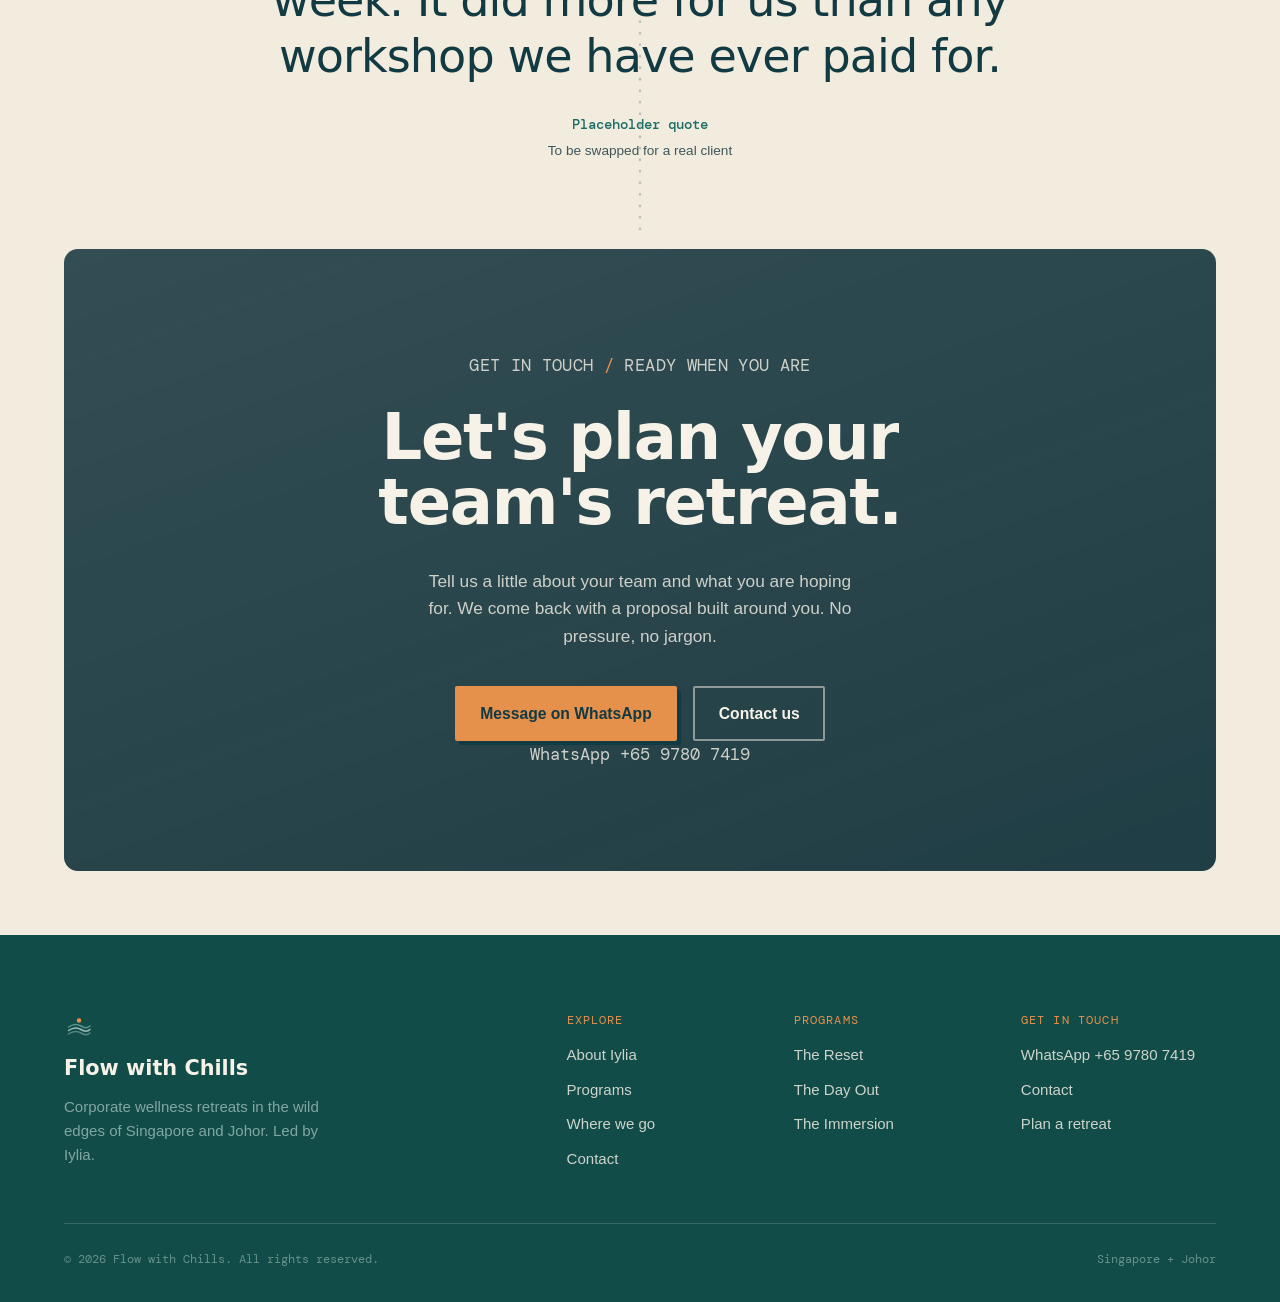
==== commit 075505bc: "Fix desktop trail draw + mobile hero line-over-text; version assets - Trail: draw up to the point wh" ====
--- a/index.html
+++ b/index.html
@@ -15,7 +15,7 @@
 <link rel="preconnect" href="https://fonts.gstatic.com" crossorigin>
 <link href="https://api.fontshare.com/v2/css?f[]=clash-display@400,500,600,700&f[]=general-sans@400,500,600&display=swap" rel="stylesheet">
 <link href="https://fonts.googleapis.com/css2?family=DM+Mono:wght@400;500&display=swap" rel="stylesheet">
-<link rel="stylesheet" href="css/style.css">
+<link rel="stylesheet" href="css/style.css?v=2">
 </head>
 <body>
 
@@ -298,6 +298,6 @@
   </div>
 </footer>
 
-<script src="js/main.js"></script>
+<script src="js/main.js?v=2"></script>
 </body>
 </html>
--- a/css/style.css
+++ b/css/style.css
@@ -255,7 +255,7 @@
 .terr::after{content:"";position:absolute;inset:0;background:linear-gradient(180deg,rgba(18,58,67,.1) 30%,rgba(11,38,42,.85))}
 .terr__body{position:relative;z-index:1;padding:2rem}
 .terr--sg{background:var(--teal) url("https://images.unsplash.com/photo-1518495973542-4542c06a5843?auto=format&fit=crop&w=1000&q=80") center/cover}
-.terr--jh{background:var(--teal) url("https://images.unsplash.com/photo-1470071459604-3b5ec3a7fe05?auto=format&fit=crop&w=1000&q=80") center/cover}
+.terr--jh{background:var(--teal) url("https://images.unsplash.com/photo-1447752875215-b2761acb3c5d?auto=format&fit=crop&w=1600&q=80") center/cover}
 .terr__tag{font-family:var(--mono);font-size:.74rem;text-transform:uppercase;letter-spacing:.12em;color:var(--apricot)}
 .terr h3{font-size:2rem;color:var(--cream);margin:.2em 0 .4em}
 .terr p{color:rgba(247,242,232,.86);font-size:1rem;max-width:38ch}
@@ -271,7 +271,7 @@
 .log figcaption span{font-size:.85rem;color:var(--ink-2)}
 
 /* basecamp */
-.basecamp{position:relative;z-index:2;background:var(--ink);color:var(--cream);text-align:center;
+.basecamp{position:relative;z-index:2;background:linear-gradient(160deg,rgba(14,47,56,.84),rgba(14,47,56,.92)),url("https://images.unsplash.com/photo-1470071459604-3b5ec3a7fe05?auto=format&fit=crop&w=2000&q=80") center/cover;color:var(--cream);text-align:center;
   padding:clamp(58px,8vw,108px) var(--gutter);margin:0 var(--gutter) var(--gutter);border-radius:14px;overflow:hidden}
 .basecamp .pin--end{left:50%;transform:translateX(-50%);top:-27px}
 .basecamp__inner{max-width:680px;margin:0 auto;position:relative;z-index:1}
@@ -364,7 +364,7 @@
 @media(max-width:820px){
   .pdetail{grid-template-columns:1fr;gap:1.6rem}
   .aboutgrid{grid-template-columns:1fr;gap:1.8rem}
-  .aboutgrid .photo{position:static;aspect-ratio:16/10;max-width:480px}
+  .aboutgrid .photo{position:relative;top:auto;aspect-ratio:16/10;max-width:480px}
   .place{grid-template-columns:1fr;gap:.4rem}
   .place__k{padding-top:0}
   .subhero{padding-top:6rem}
@@ -412,7 +412,7 @@
   .footer__nav{grid-template-columns:1fr 1fr}
   .coord{display:none}
   .contour{display:none}
-  .elev{right:auto;left:var(--gutter);bottom:8.5rem;width:min(58vw,280px)}
+  .elev{display:none}
   .trailhead__cta .btn{flex:1;justify-content:center}
   /* tight vertical rhythm, no wasted space */
   .trailhead{min-height:auto;padding-top:5.5rem;padding-bottom:3rem}
@@ -507,7 +507,7 @@
 /* ======================= VISUAL POLISH ======================= */
 /* cinematic photo band (swap image for Iylia's real shot later) */
 .showcase{position:relative;z-index:2;min-height:52vh;display:flex;align-items:flex-end;overflow:hidden;
-  background:var(--teal-deep) url("https://images.unsplash.com/photo-1441974231531-c6227db76b6e?auto=format&fit=crop&w=1600&q=80") center/cover}
+  background:var(--teal-deep) url("https://images.unsplash.com/photo-1500534623283-312aade485b7?auto=format&fit=crop&w=2000&q=80") center/cover}
 .showcase::after{content:"";position:absolute;inset:0;background:linear-gradient(180deg,rgba(14,47,56,.22) 0%,rgba(14,47,56,.32) 45%,rgba(14,47,56,.82));z-index:0}
 .showcase__inner{position:relative;z-index:1;max-width:var(--wrap);margin:0 auto;width:100%;padding:clamp(2.4rem,6vw,4.6rem) var(--gutter)}
 .showcase .mono-tag{margin-bottom:1rem}
